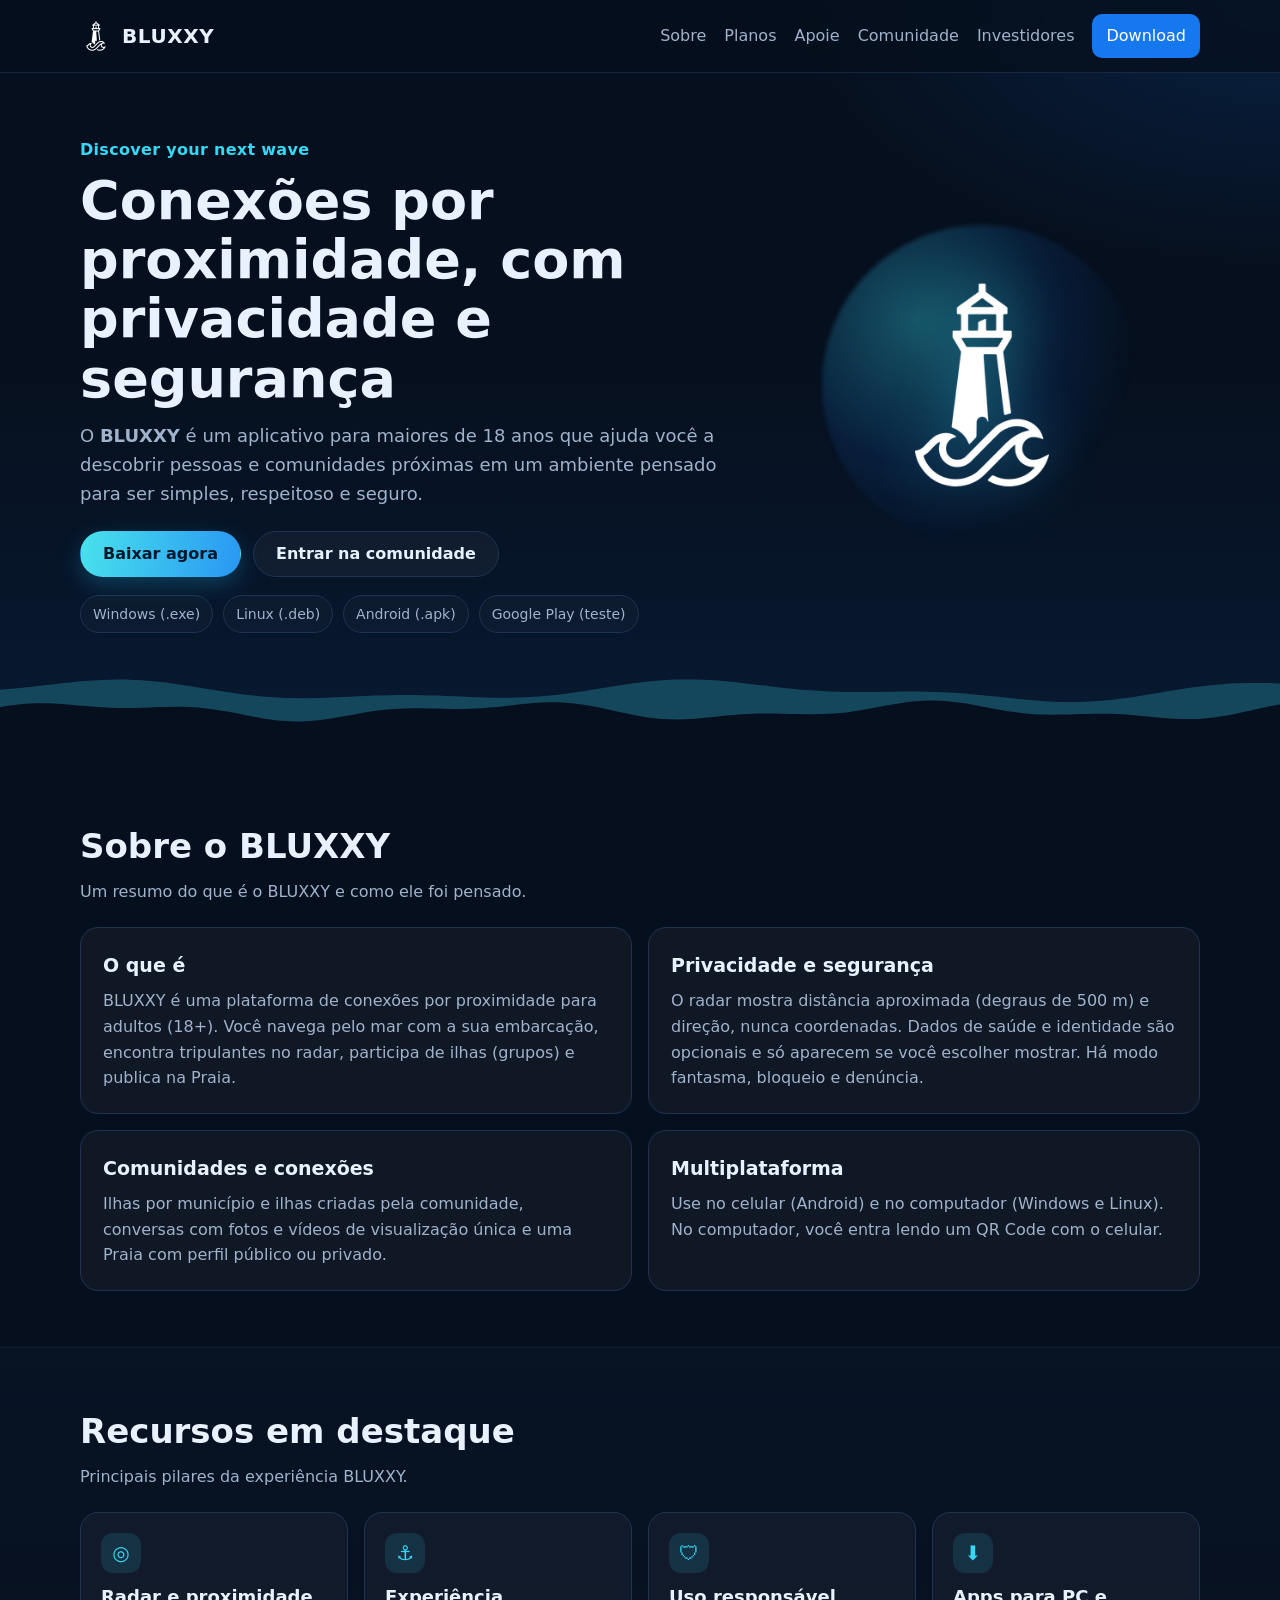
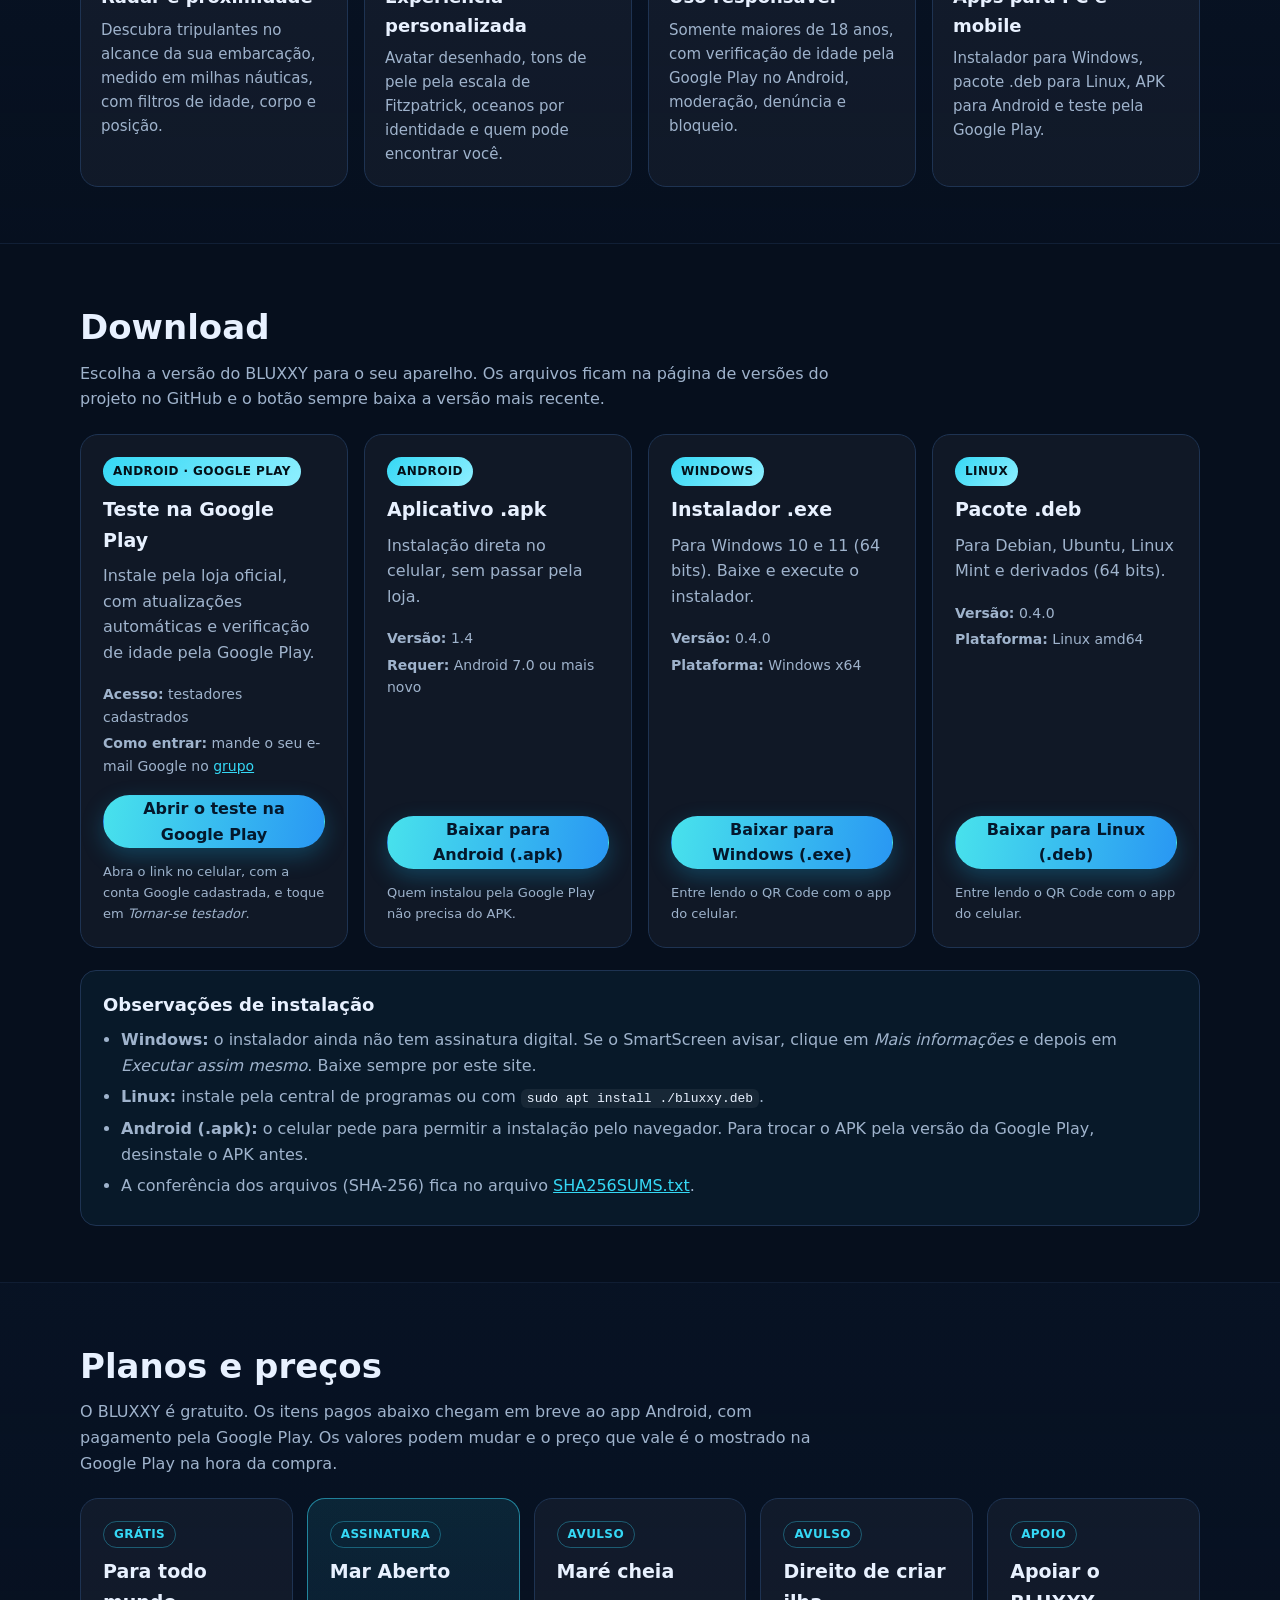
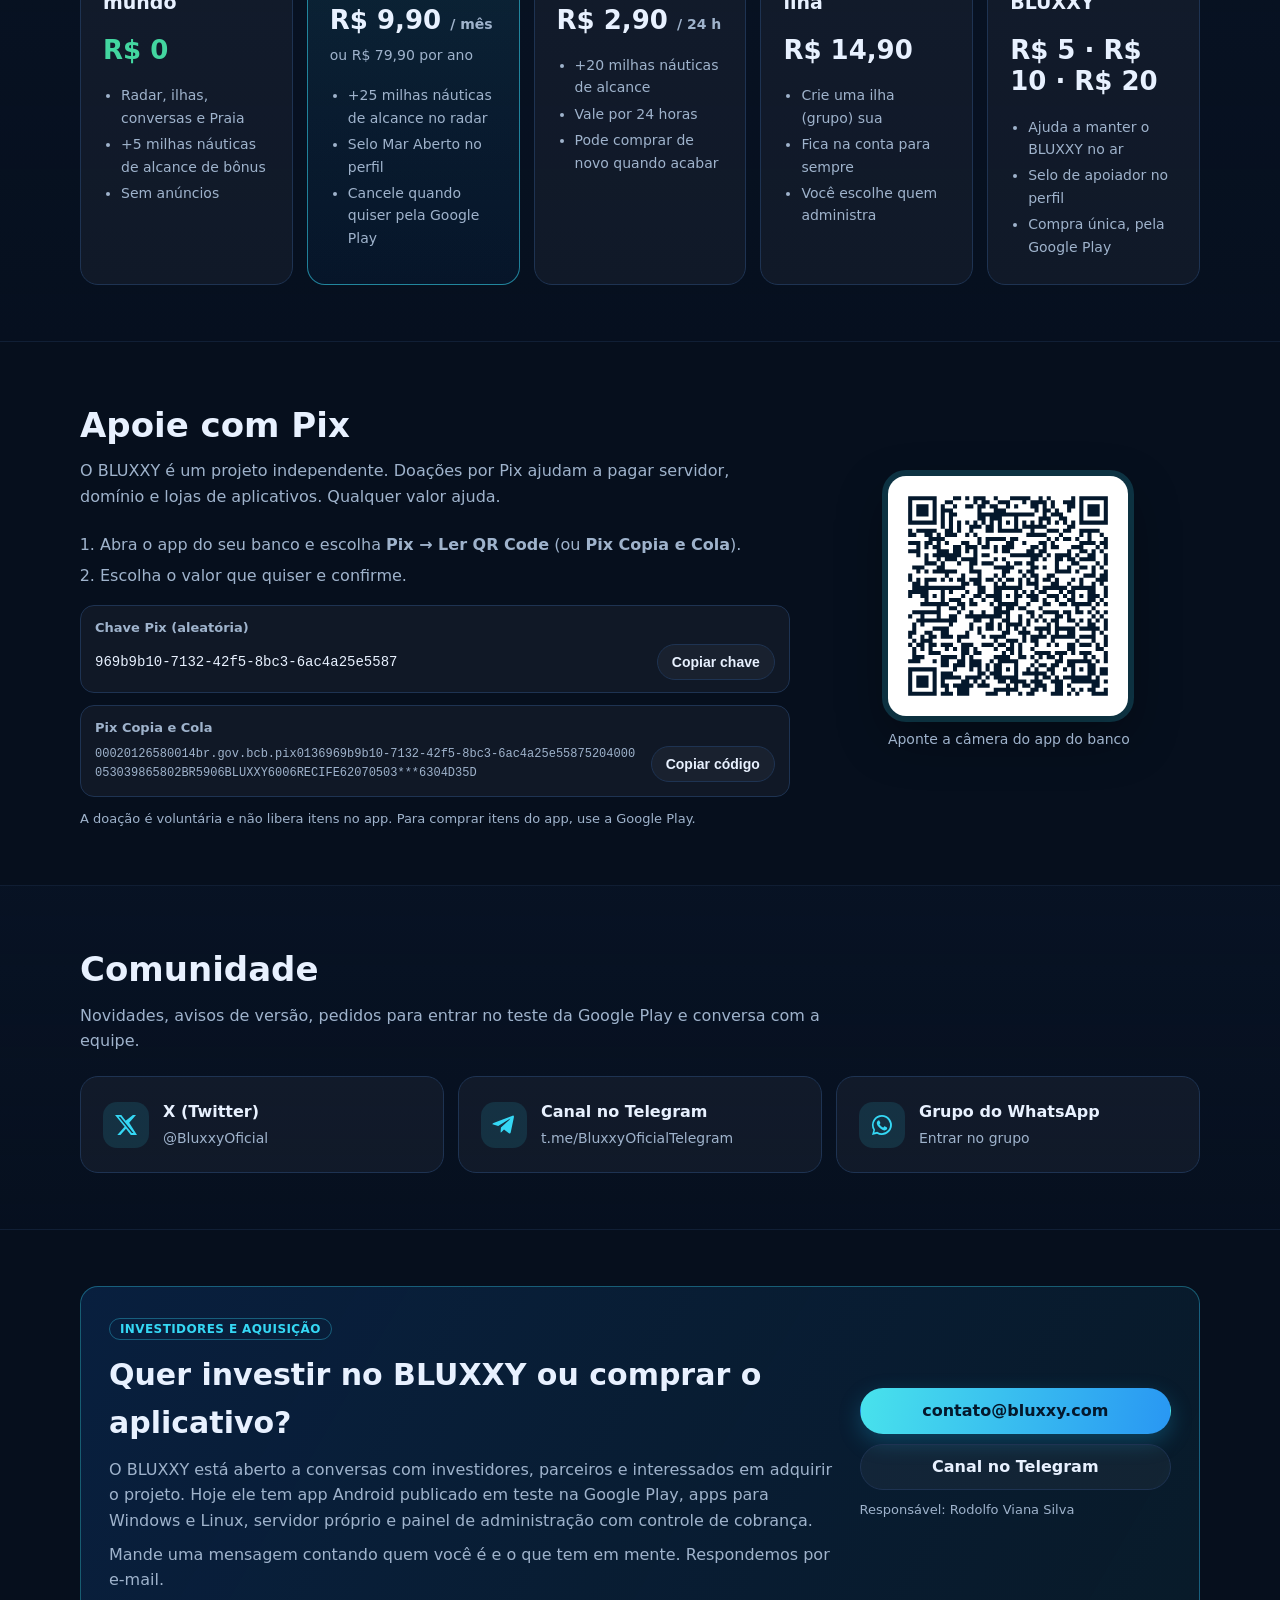
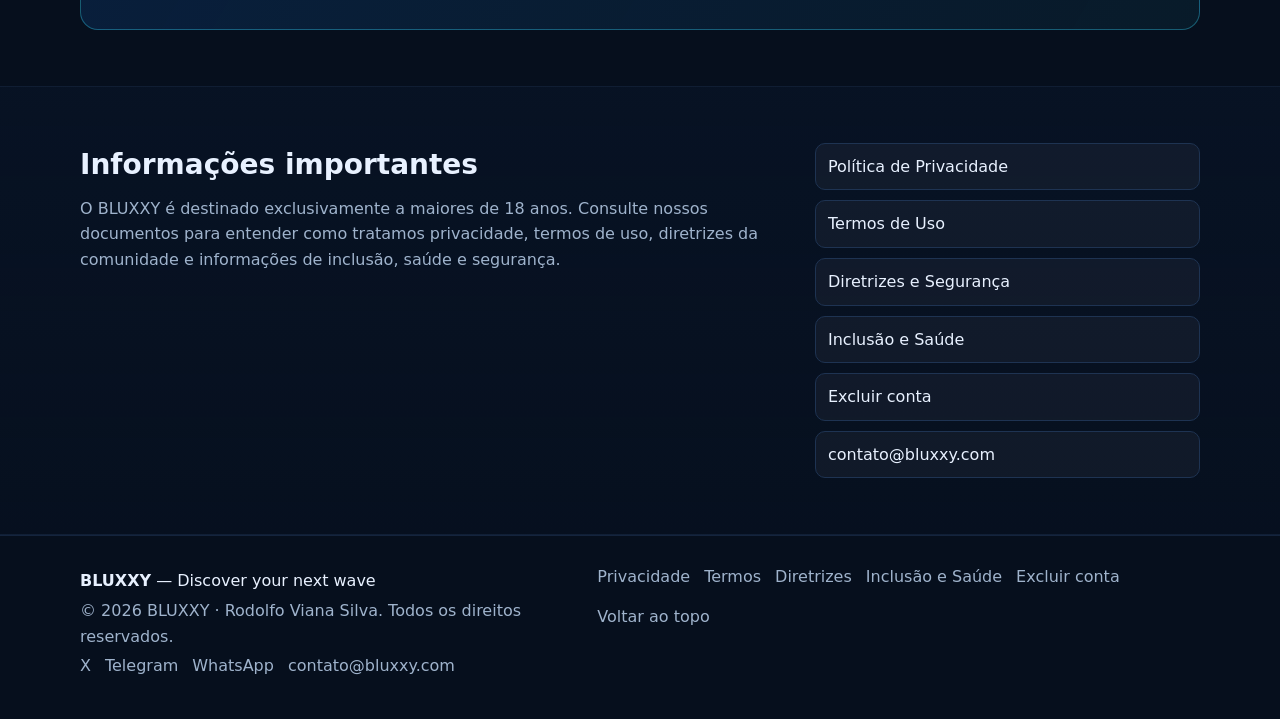
==== index.html @ fc0a27f3 "Site: downloads (exe, deb, apk e teste na Google Play), planos e preços, Pix, comunidade, investidor" ====
<!doctype html>
<html lang="pt-BR">
<head>
  <meta charset="utf-8" />
  <meta name="viewport" content="width=device-width, initial-scale=1" />
  <title>BLUXXY — Discover your next wave</title>
  <meta name="description" content="BLUXXY é um app de conexões por proximidade para maiores de 18 anos. Baixe para Windows (.exe), Linux (.deb) e Android (.apk ou teste na Google Play)." />
  <meta name="theme-color" content="#060f1d" />
  <meta property="og:title" content="BLUXXY — Discover your next wave" />
  <meta property="og:description" content="Conexões por proximidade com foco em privacidade e segurança. Baixe para Windows, Linux e Android." />
  <meta property="og:type" content="website" />
  <meta property="og:url" content="https://www.bluxxy.com/" />
  <meta property="og:image" content="https://www.bluxxy.com/assets/icone-bluxxy-512.png" />
  <link rel="icon" href="assets/icone-bluxxy-48.png" type="image/png" />
  <link rel="apple-touch-icon" href="assets/icone-bluxxy-192.png" />
  <link rel="stylesheet" href="css/styles.css" />
</head>
<body>
  <header class="site-header">
    <div class="container header-inner">
      <a class="brand" href="#inicio" aria-label="BLUXXY início">
        <img src="assets/farol-branco.png" alt="Logo BLUXXY" class="brand-logo" />
        <span class="brand-name">BLUXXY</span>
      </a>
      <nav class="nav" aria-label="Principal">
        <a href="#sobre">Sobre</a>
        <a href="#planos">Planos</a>
        <a href="#apoie">Apoie</a>
        <a href="#comunidade">Comunidade</a>
        <a href="#investidores">Investidores</a>
        <a href="#download" class="nav-cta">Download</a>
      </nav>
      <button class="menu-btn" id="menuBtn" aria-expanded="false" aria-controls="mobileNav" aria-label="Abrir menu">☰</button>
    </div>
    <nav class="mobile-nav" id="mobileNav" aria-label="Menu móvel">
      <a href="#sobre">Sobre</a>
      <a href="#download">Download</a>
      <a href="#planos">Planos e preços</a>
      <a href="#apoie">Apoie com Pix</a>
      <a href="#comunidade">Comunidade</a>
      <a href="#investidores">Investidores</a>
      <a href="privacidade.html">Privacidade</a>
      <a href="termos.html">Termos</a>
      <a href="diretrizes.html">Diretrizes e Segurança</a>
      <a href="inclusao-saude.html">Inclusão e Saúde</a>
    </nav>
  </header>

  <main id="inicio">
    <section class="hero">
      <div class="container hero-grid">
        <div class="hero-copy">
          <p class="eyebrow">Discover your next wave</p>
          <h1>Conexões por proximidade, com privacidade e segurança</h1>
          <p class="lead">O <strong>BLUXXY</strong> é um aplicativo para maiores de 18 anos que ajuda você a descobrir pessoas e comunidades próximas em um ambiente pensado para ser simples, respeitoso e seguro.</p>
          <div class="hero-actions">
            <a class="btn btn-primary" href="#download">Baixar agora</a>
            <a class="btn btn-ghost" href="#comunidade">Entrar na comunidade</a>
          </div>
          <ul class="hero-badges" aria-label="Disponibilidade">
            <li>Windows (.exe)</li>
            <li>Linux (.deb)</li>
            <li>Android (.apk)</li>
            <li>Google Play (teste)</li>
          </ul>
        </div>
        <div class="hero-visual" aria-hidden="true">
          <div class="orb"></div>
          <img src="assets/farol-branco.png" alt="" class="hero-logo" />
        </div>
      </div>
      <div class="mare" aria-hidden="true"><svg id="mare" preserveAspectRatio="none"><path class="tras" /><path class="frente" /></svg></div>
    </section>

    <section id="sobre" class="section">
      <div class="container">
        <div class="section-head">
          <h2>Sobre o BLUXXY</h2>
          <p>Um resumo do que é o BLUXXY e como ele foi pensado.</p>
        </div>
        <div class="cards two">
          <article class="card">
            <h3>O que é</h3>
            <p>BLUXXY é uma plataforma de conexões por proximidade para adultos (18+). Você navega pelo mar com a sua embarcação, encontra tripulantes no radar, participa de ilhas (grupos) e publica na Praia.</p>
          </article>
          <article class="card">
            <h3>Privacidade e segurança</h3>
            <p>O radar mostra distância aproximada (degraus de 500 m) e direção, nunca coordenadas. Dados de saúde e identidade são opcionais e só aparecem se você escolher mostrar. Há modo fantasma, bloqueio e denúncia.</p>
          </article>
          <article class="card">
            <h3>Comunidades e conexões</h3>
            <p>Ilhas por município e ilhas criadas pela comunidade, conversas com fotos e vídeos de visualização única e uma Praia com perfil público ou privado.</p>
          </article>
          <article class="card">
            <h3>Multiplataforma</h3>
            <p>Use no celular (Android) e no computador (Windows e Linux). No computador, você entra lendo um QR Code com o celular.</p>
          </article>
        </div>
      </div>
    </section>

    <section id="recursos" class="section section-alt">
      <div class="container">
        <div class="section-head">
          <h2>Recursos em destaque</h2>
          <p>Principais pilares da experiência BLUXXY.</p>
        </div>
        <div class="features">
          <div class="feature">
            <div class="feature-icon">◎</div>
            <h3>Radar e proximidade</h3>
            <p>Descubra tripulantes no alcance da sua embarcação, medido em milhas náuticas, com filtros de idade, corpo e posição.</p>
          </div>
          <div class="feature">
            <div class="feature-icon">⚓</div>
            <h3>Experiência personalizada</h3>
            <p>Avatar desenhado, tons de pele pela escala de Fitzpatrick, oceanos por identidade e quem pode encontrar você.</p>
          </div>
          <div class="feature">
            <div class="feature-icon">🛡</div>
            <h3>Uso responsável</h3>
            <p>Somente maiores de 18 anos, com verificação de idade pela Google Play no Android, moderação, denúncia e bloqueio.</p>
          </div>
          <div class="feature">
            <div class="feature-icon">⬇</div>
            <h3>Apps para PC e mobile</h3>
            <p>Instalador para Windows, pacote .deb para Linux, APK para Android e teste pela Google Play.</p>
          </div>
        </div>
      </div>
    </section>

    <section id="download" class="section">
      <div class="container">
        <div class="section-head">
          <h2>Download</h2>
          <p>Escolha a versão do BLUXXY para o seu aparelho. Os arquivos ficam na página de versões do projeto no GitHub e o botão sempre baixa a versão mais recente.</p>
        </div>
        <div class="download-grid four">
          <article class="card download-card">
            <div class="dl-top">
              <span class="dl-badge">Android · Google Play</span>
              <h3>Teste na Google Play</h3>
              <p>Instale pela loja oficial, com atualizações automáticas e verificação de idade pela Google Play.</p>
            </div>
            <ul class="dl-meta">
              <li><strong>Acesso:</strong> testadores cadastrados</li>
              <li><strong>Como entrar:</strong> mande o seu e-mail Google no <a href="#comunidade">grupo</a></li>
            </ul>
            <a class="btn btn-primary btn-block" href="https://play.google.com/apps/internaltest/4701215348006334558" target="_blank" rel="noopener">Abrir o teste na Google Play</a>
            <p class="dl-note">Abra o link no celular, com a conta Google cadastrada, e toque em <em>Tornar-se testador</em>.</p>
          </article>

          <article class="card download-card">
            <div class="dl-top">
              <span class="dl-badge">Android</span>
              <h3>Aplicativo .apk</h3>
              <p>Instalação direta no celular, sem passar pela loja.</p>
            </div>
            <ul class="dl-meta">
              <li><strong>Versão:</strong> 1.4</li>
              <li><strong>Requer:</strong> Android 7.0 ou mais novo</li>
            </ul>
            <a class="btn btn-primary btn-block" href="https://github.com/vianasilva980-oss/bluxxy.com/releases/latest/download/bluxxy.apk">Baixar para Android (.apk)</a>
            <p class="dl-note">Quem instalou pela Google Play não precisa do APK.</p>
          </article>

          <article class="card download-card">
            <div class="dl-top">
              <span class="dl-badge">Windows</span>
              <h3>Instalador .exe</h3>
              <p>Para Windows 10 e 11 (64 bits). Baixe e execute o instalador.</p>
            </div>
            <ul class="dl-meta">
              <li><strong>Versão:</strong> 0.4.0</li>
              <li><strong>Plataforma:</strong> Windows x64</li>
            </ul>
            <a class="btn btn-primary btn-block" href="https://github.com/vianasilva980-oss/bluxxy.com/releases/latest/download/BLUXXY-Setup.exe">Baixar para Windows (.exe)</a>
            <p class="dl-note">Entre lendo o QR Code com o app do celular.</p>
          </article>

          <article class="card download-card">
            <div class="dl-top">
              <span class="dl-badge">Linux</span>
              <h3>Pacote .deb</h3>
              <p>Para Debian, Ubuntu, Linux Mint e derivados (64 bits).</p>
            </div>
            <ul class="dl-meta">
              <li><strong>Versão:</strong> 0.4.0</li>
              <li><strong>Plataforma:</strong> Linux amd64</li>
            </ul>
            <a class="btn btn-primary btn-block" href="https://github.com/vianasilva980-oss/bluxxy.com/releases/latest/download/bluxxy.deb">Baixar para Linux (.deb)</a>
            <p class="dl-note">Entre lendo o QR Code com o app do celular.</p>
          </article>
        </div>

        <div class="notice-box">
          <h3>Observações de instalação</h3>
          <ul>
            <li><strong>Windows:</strong> o instalador ainda não tem assinatura digital. Se o SmartScreen avisar, clique em <em>Mais informações</em> e depois em <em>Executar assim mesmo</em>. Baixe sempre por este site.</li>
            <li><strong>Linux:</strong> instale pela central de programas ou com <code>sudo apt install ./bluxxy.deb</code>.</li>
            <li><strong>Android (.apk):</strong> o celular pede para permitir a instalação pelo navegador. Para trocar o APK pela versão da Google Play, desinstale o APK antes.</li>
            <li>A conferência dos arquivos (SHA-256) fica no arquivo <a href="https://github.com/vianasilva980-oss/bluxxy.com/releases/latest/download/SHA256SUMS.txt">SHA256SUMS.txt</a>.</li>
          </ul>
        </div>
      </div>
    </section>

    <section id="planos" class="section section-alt">
      <div class="container">
        <div class="section-head">
          <h2>Planos e preços</h2>
          <p>O BLUXXY é gratuito. Os itens pagos abaixo chegam em breve ao app Android, com pagamento pela Google Play. Os valores podem mudar e o preço que vale é o mostrado na Google Play na hora da compra.</p>
        </div>
        <div class="planos">
          <article class="card plano plano-gratis">
            <span class="plano-tag">Grátis</span>
            <h3>Para todo mundo</h3>
            <p class="preco">R$ 0</p>
            <ul>
              <li>Radar, ilhas, conversas e Praia</li>
              <li>+5 milhas náuticas de alcance de bônus</li>
              <li>Sem anúncios</li>
            </ul>
          </article>
          <article class="card plano plano-destaque">
            <span class="plano-tag">Assinatura</span>
            <h3>Mar Aberto</h3>
            <p class="preco">R$ 9,90 <small>/ mês</small></p>
            <p class="preco-alt">ou R$ 79,90 por ano</p>
            <ul>
              <li>+25 milhas náuticas de alcance no radar</li>
              <li>Selo Mar Aberto no perfil</li>
              <li>Cancele quando quiser pela Google Play</li>
            </ul>
          </article>
          <article class="card plano">
            <span class="plano-tag">Avulso</span>
            <h3>Maré cheia</h3>
            <p class="preco">R$ 2,90 <small>/ 24 h</small></p>
            <ul>
              <li>+20 milhas náuticas de alcance</li>
              <li>Vale por 24 horas</li>
              <li>Pode comprar de novo quando acabar</li>
            </ul>
          </article>
          <article class="card plano">
            <span class="plano-tag">Avulso</span>
            <h3>Direito de criar ilha</h3>
            <p class="preco">R$ 14,90</p>
            <ul>
              <li>Crie uma ilha (grupo) sua</li>
              <li>Fica na conta para sempre</li>
              <li>Você escolhe quem administra</li>
            </ul>
          </article>
          <article class="card plano">
            <span class="plano-tag">Apoio</span>
            <h3>Apoiar o BLUXXY</h3>
            <p class="preco">R$ 5 · R$ 10 · R$ 20</p>
            <ul>
              <li>Ajuda a manter o BLUXXY no ar</li>
              <li>Selo de apoiador no perfil</li>
              <li>Compra única, pela Google Play</li>
            </ul>
          </article>
        </div>
      </div>
    </section>

    <section id="apoie" class="section">
      <div class="container apoie">
        <div class="apoie-texto">
          <div class="section-head">
            <h2>Apoie com Pix</h2>
            <p>O BLUXXY é um projeto independente. Doações por Pix ajudam a pagar servidor, domínio e lojas de aplicativos. Qualquer valor ajuda.</p>
          </div>
          <ol class="passos">
            <li>Abra o app do seu banco e escolha <strong>Pix → Ler QR Code</strong> (ou <strong>Pix Copia e Cola</strong>).</li>
            <li>Escolha o valor que quiser e confirme.</li>
          </ol>
          <div class="pix-chave">
            <span class="pix-rotulo">Chave Pix (aleatória)</span>
            <code id="pixChave">969b9b10-7132-42f5-8bc3-6ac4a25e5587</code>
            <button type="button" class="btn btn-ghost btn-sm" data-copiar="pixChave">Copiar chave</button>
          </div>
          <div class="pix-chave">
            <span class="pix-rotulo">Pix Copia e Cola</span>
            <code id="pixCopia" class="pix-copia">00020126580014br.gov.bcb.pix0136969b9b10-7132-42f5-8bc3-6ac4a25e55875204000053039865802BR5906BLUXXY6006RECIFE62070503***6304D35D</code>
            <button type="button" class="btn btn-ghost btn-sm" data-copiar="pixCopia">Copiar código</button>
          </div>
          <p class="dl-note">A doação é voluntária e não libera itens no app. Para comprar itens do app, use a Google Play.</p>
        </div>
        <figure class="pix-qr">
          <img src="assets/pix-qr.svg" alt="QR Code Pix para doação ao BLUXXY" width="240" height="240" />
          <figcaption>Aponte a câmera do app do banco</figcaption>
        </figure>
      </div>
    </section>

    <section id="comunidade" class="section section-alt">
      <div class="container">
        <div class="section-head">
          <h2>Comunidade</h2>
          <p>Novidades, avisos de versão, pedidos para entrar no teste da Google Play e conversa com a equipe.</p>
        </div>
        <div class="redes">
          <a class="card rede" href="https://x.com/BluxxyOficial" target="_blank" rel="noopener">
            <span class="rede-icone" aria-hidden="true"><svg viewBox="0 0 24 24"><path fill="currentColor" d="M18.9 2H22l-6.8 7.8L23 22h-6.2l-4.8-6.3L6.4 22H3.3l7.3-8.3L1 2h6.3l4.4 5.8L18.9 2Zm-1.1 18.1h1.7L6.3 3.8H4.5l13.3 16.3Z"/></svg></span>
            <span><strong>X (Twitter)</strong><small>@BluxxyOficial</small></span>
          </a>
          <a class="card rede" href="https://t.me/BluxxyOficialTelegram" target="_blank" rel="noopener">
            <span class="rede-icone" aria-hidden="true"><svg viewBox="0 0 24 24"><path fill="currentColor" d="M21.9 4.3 18.7 19.4c-.2 1-.9 1.3-1.8.8l-4.9-3.6-2.4 2.3c-.3.3-.5.5-1 .5l.3-5 9.2-8.3c.4-.4-.1-.6-.6-.2L6.2 13.1l-4.9-1.5c-1.1-.3-1.1-1.1.2-1.6L20.6 2.7c.9-.3 1.6.2 1.3 1.6Z"/></svg></span>
            <span><strong>Canal no Telegram</strong><small>t.me/BluxxyOficialTelegram</small></span>
          </a>
          <a class="card rede" href="https://chat.whatsapp.com/EjpPdapXIQgCmeeUHgpNLG" target="_blank" rel="noopener">
            <span class="rede-icone" aria-hidden="true"><svg viewBox="0 0 24 24"><path fill="currentColor" d="M12 2a10 10 0 0 0-8.6 15.1L2 22l5-1.3A10 10 0 1 0 12 2Zm0 18.2c-1.6 0-3.1-.4-4.4-1.2l-.3-.2-3 .8.8-2.9-.2-.3A8.2 8.2 0 1 1 12 20.2Zm4.5-6.1c-.2-.1-1.5-.7-1.7-.8-.2-.1-.4-.1-.6.1l-.8 1c-.1.2-.3.2-.5.1a6.7 6.7 0 0 1-3.3-2.9c-.3-.4.2-.4.7-1.4.1-.2 0-.3 0-.4l-.8-1.8c-.2-.5-.4-.4-.6-.4h-.5c-.2 0-.4.1-.7.3-.2.3-.9.9-.9 2.2s.9 2.5 1 2.7c.1.2 1.8 2.8 4.4 3.9 1.6.7 2.3.8 3.1.6.5-.1 1.5-.6 1.7-1.2.2-.6.2-1.1.2-1.2-.1-.1-.3-.2-.5-.3Z"/></svg></span>
            <span><strong>Grupo do WhatsApp</strong><small>Entrar no grupo</small></span>
          </a>
        </div>
      </div>
    </section>

    <section id="investidores" class="section">
      <div class="container">
        <div class="investidores card">
          <div>
            <span class="plano-tag">Investidores e aquisição</span>
            <h2>Quer investir no BLUXXY ou comprar o aplicativo?</h2>
            <p>O BLUXXY está aberto a conversas com investidores, parceiros e interessados em adquirir o projeto. Hoje ele tem app Android publicado em teste na Google Play, apps para Windows e Linux, servidor próprio e painel de administração com controle de cobrança.</p>
            <p>Mande uma mensagem contando quem você é e o que tem em mente. Respondemos por e-mail.</p>
          </div>
          <div class="investidores-acoes">
            <a class="btn btn-primary" href="mailto:contato@bluxxy.com?subject=BLUXXY%20%E2%80%94%20Investimento%20%2F%20aquisi%C3%A7%C3%A3o">contato@bluxxy.com</a>
            <a class="btn btn-ghost" href="https://t.me/BluxxyOficialTelegram" target="_blank" rel="noopener">Canal no Telegram</a>
            <p class="dl-note">Responsável: Rodolfo Viana Silva</p>
          </div>
        </div>
      </div>
    </section>

    <section class="section section-alt">
      <div class="container info-strip">
        <div>
          <h2>Informações importantes</h2>
          <p>O BLUXXY é destinado exclusivamente a maiores de 18 anos. Consulte nossos documentos para entender como tratamos privacidade, termos de uso, diretrizes da comunidade e informações de inclusão, saúde e segurança.</p>
        </div>
        <div class="info-links">
          <a href="privacidade.html">Política de Privacidade</a>
          <a href="termos.html">Termos de Uso</a>
          <a href="diretrizes.html">Diretrizes e Segurança</a>
          <a href="inclusao-saude.html">Inclusão e Saúde</a>
          <a href="excluir-conta.html">Excluir conta</a>
          <a href="mailto:contato@bluxxy.com">contato@bluxxy.com</a>
        </div>
      </div>
    </section>
  </main>

  <footer class="site-footer">
    <div class="container footer-inner">
      <div>
        <p class="footer-brand"><strong>BLUXXY</strong> — Discover your next wave</p>
        <p>&copy; <span id="year"></span> BLUXXY · Rodolfo Viana Silva. Todos os direitos reservados.</p>
        <p class="footer-redes">
          <a href="https://x.com/BluxxyOficial" target="_blank" rel="noopener">X</a>
          <a href="https://t.me/BluxxyOficialTelegram" target="_blank" rel="noopener">Telegram</a>
          <a href="https://chat.whatsapp.com/EjpPdapXIQgCmeeUHgpNLG" target="_blank" rel="noopener">WhatsApp</a>
          <a href="mailto:contato@bluxxy.com">contato@bluxxy.com</a>
        </p>
      </div>
      <div class="footer-links">
        <a href="privacidade.html">Privacidade</a>
        <a href="termos.html">Termos</a>
        <a href="diretrizes.html">Diretrizes</a>
        <a href="inclusao-saude.html">Inclusão e Saúde</a>
        <a href="excluir-conta.html">Excluir conta</a>
        <a href="#inicio">Voltar ao topo</a>
      </div>
    </div>
  </footer>

  <script src="js/main.js"></script>
</body>
</html>
---- css/styles.css ----
:root {
  --bg: #060f1d;
  --bg-soft: #0a1830;
  --surface: rgba(255, 255, 255, 0.04);
  --surface-2: rgba(255, 255, 255, 0.06);
  --fg: #e8f1ff;
  --muted: #9fb3cc;
  --accent: #1678ef;
  --accent-2: #35d8f5;
  --line: #1e3352;
  --ok: #43d6a0;
  --shadow: 0 20px 50px rgba(0, 0, 0, 0.35);
}

* { box-sizing: border-box; }
html { scroll-behavior: smooth; }
body {
  margin: 0;
  font-family: system-ui, -apple-system, "Segoe UI", Roboto, "Helvetica Neue", Arial, sans-serif;
  color: var(--fg);
  background:
    radial-gradient(1000px 500px at 10% -10%, rgba(53, 216, 245, 0.12), transparent 60%),
    radial-gradient(900px 500px at 100% 0%, rgba(22, 120, 239, 0.18), transparent 55%),
    var(--bg);
  line-height: 1.6;
}
img { max-width: 100%; display: block; }
a { color: var(--accent-2); }

.container { width: min(1120px, calc(100% - 40px)); margin: 0 auto; }

/* Header */
.site-header {
  position: sticky; top: 0; z-index: 50;
  backdrop-filter: blur(10px);
  background: rgba(6, 15, 29, 0.75);
  border-bottom: 1px solid rgba(30, 51, 82, 0.7);
}
.header-inner {
  display: flex; align-items: center; justify-content: space-between; gap: 16px;
  min-height: 72px;
}
.brand { display: inline-flex; align-items: center; gap: 10px; color: var(--fg); text-decoration: none; font-weight: 700; }
.brand-logo { width: 32px; height: 32px; object-fit: contain; }
.brand-name { letter-spacing: 0.6px; font-size: 20px; }
.nav { display: flex; align-items: center; gap: 18px; }
.nav a { color: var(--muted); text-decoration: none; font-weight: 500; }
.nav a:hover { color: var(--fg); }
.nav .nav-cta {
  color: #fff; background: var(--accent); padding: 9px 14px; border-radius: 10px;
}
.menu-btn {
  display: none; background: var(--surface); color: var(--fg); border: 1px solid var(--line);
  border-radius: 10px; padding: 8px 12px; font-size: 20px; cursor: pointer;
}
.mobile-nav {
  display: none; flex-direction: column; gap: 6px; padding: 0 20px 16px;
  border-bottom: 1px solid rgba(30, 51, 82, 0.7);
}
.mobile-nav a { color: var(--fg); text-decoration: none; padding: 10px 4px; }
.mobile-nav.open { display: flex; }

/* Hero */
.hero { position: relative; overflow: hidden; padding: 64px 0 130px; background: linear-gradient(180deg, transparent 40%, rgba(22, 120, 239, .10)); }
.hero > .container { position: relative; z-index: 1; }
/* Maré viva: duas ondas que se movem no pé do topo (mesma animação do app) */
.mare { position: absolute; left: 0; right: 0; bottom: 0; height: 110px; z-index: 0; pointer-events: none; }
.mare svg { position: absolute; inset: 0; width: 100%; height: 100%; display: block; }
.mare .tras { fill: #2f9fb0; opacity: .35; }
.mare .frente { fill: var(--bg); }
.hero-grid {
  display: grid; grid-template-columns: 1.2fr 0.8fr; gap: 28px; align-items: center;
}
.eyebrow { color: var(--accent-2); font-weight: 700; margin: 0 0 8px; letter-spacing: .3px; }
h1 { font-size: clamp(34px, 5vw, 54px); line-height: 1.1; margin: 0 0 14px; }
.lead { font-size: 18px; color: var(--muted); margin: 0 0 22px; max-width: 680px; }
.hero-actions { display: flex; flex-wrap: wrap; gap: 12px; margin-bottom: 18px; }
.hero-badges {
  list-style: none; padding: 0; margin: 0; display: flex; flex-wrap: wrap; gap: 10px;
}
.hero-badges li {
  padding: 7px 12px; border: 1px solid var(--line); border-radius: 999px; color: var(--muted);
  background: rgba(255,255,255,0.02); font-size: 14px;
}
.hero-visual { position: relative; min-height: 320px; display: grid; place-items: center; }
.orb {
  position: absolute; width: 320px; height: 320px; border-radius: 50%;
  background: radial-gradient(circle at 30% 30%, rgba(53,216,245,.35), rgba(22,120,239,.12) 45%, transparent 70%);
  filter: blur(2px);
}
.hero-logo { position: relative; width: min(220px, 56%); aspect-ratio: 1; object-fit: contain; filter: drop-shadow(0 0 28px rgba(53, 216, 245, .35)); }

/* Sections */
.section { padding: 56px 0; }
.section-alt { background: linear-gradient(180deg, rgba(10,24,48,0.35), rgba(10,24,48,0.1)); border-top: 1px solid rgba(30,51,82,.4); border-bottom: 1px solid rgba(30,51,82,.4); }
.section-head { margin-bottom: 22px; }
.section-head h2 { margin: 0 0 6px; font-size: clamp(26px, 3vw, 34px); }
.section-head p { margin: 0; color: var(--muted); max-width: 760px; }

.cards { display: grid; gap: 16px; }
.cards.two { grid-template-columns: repeat(2, minmax(0, 1fr)); }
.card {
  background: var(--surface); border: 1px solid var(--line); border-radius: 18px; padding: 22px;
}
.card h3 { margin: 0 0 8px; font-size: 19px; }
.card p { margin: 0; color: var(--muted); }

/* Features */
.features { display: grid; grid-template-columns: repeat(4, minmax(0, 1fr)); gap: 16px; }
.feature {
  background: var(--surface); border: 1px solid var(--line); border-radius: 18px; padding: 20px;
}
.feature-icon {
  width: 40px; height: 40px; border-radius: 12px; display: grid; place-items: center;
  background: rgba(53,216,245,0.12); color: var(--accent-2); font-size: 20px; margin-bottom: 10px;
}
.feature h3 { margin: 0 0 6px; font-size: 18px; }
.feature p { margin: 0; color: var(--muted); font-size: 15px; }

/* Download */
.download-grid { display: grid; grid-template-columns: repeat(3, minmax(0, 1fr)); gap: 16px; }
.download-card { display: flex; flex-direction: column; gap: 14px; }
.dl-badge {
  display: inline-block; font-size: 12px; font-weight: 700; letter-spacing: .4px; text-transform: uppercase;
  color: #041018; background: linear-gradient(135deg, var(--accent-2), #8fefff);
  padding: 5px 10px; border-radius: 999px; margin-bottom: 8px;
}
.dl-meta { list-style: none; padding: 0; margin: 0; color: var(--muted); font-size: 14px; }
.dl-meta li { margin: 4px 0; }
.dl-note { margin: 0; color: var(--muted); font-size: 13px; }
.btn-block { width: 100%; text-align: center; margin-top: auto; }

.notice-box {
  margin-top: 22px; padding: 20px 22px; border-radius: 16px; border: 1px solid var(--line);
  background: rgba(53,216,245,0.05);
}
.notice-box h3 { margin: 0 0 8px; font-size: 18px; }
.notice-box ul { margin: 0; padding-left: 18px; color: var(--muted); }
.notice-box li { margin: 6px 0; }

/* Buttons */
/* Botões do app: pílula, brilho, toque que afunda e água que sobe no hover (igual aos filtros do Radar) */
.btn {
  position: relative; isolation: isolate; overflow: hidden;
  display: inline-flex; align-items: center; justify-content: center; gap: 8px;
  min-height: 46px; padding: 0 22px; border-radius: 999px; text-decoration: none; font-weight: 800;
  border: 1px solid var(--line);
  transition: transform .18s cubic-bezier(.2,.8,.2,1), box-shadow .18s ease, color .3s .1s, border-color .2s ease;
}
.btn::before {
  content: ""; position: absolute; left: -2px; right: -2px; bottom: -14px; height: 0; z-index: -1;
  background:
    url("data:image/svg+xml,%3Csvg xmlns='http://www.w3.org/2000/svg' viewBox='0 0 40 10'%3E%3Cpath d='M0 5Q10 0 20 5T40 5V10H0Z' fill='%2335d8f5'/%3E%3C/svg%3E") 0 0 / 40px 10px repeat-x,
    linear-gradient(#35d8f5, #35d8f5) 0 9px / 100% 100% no-repeat;
  transition: height .7s cubic-bezier(.3,.7,.2,1), bottom .3s ease;
}
.btn:hover::before, .btn:focus-visible::before { height: 86%; bottom: 0; animation: onda-btn 1.3s linear infinite; }
.btn:hover, .btn:focus-visible { color: #04243a; border-color: transparent; }
.btn:active { transform: scale(.965); }
.btn:focus-visible { outline: 2px solid #fff; outline-offset: 3px; }
@keyframes onda-btn { to { background-position: 40px 0, 0 9px; } }
.btn-primary { background: linear-gradient(100deg, #48e2ec, #2997f3); border-color: transparent; color: #04182c; box-shadow: 0 8px 22px rgba(24, 172, 226, .28); }
.btn-primary:hover { box-shadow: 0 10px 28px rgba(24, 172, 226, .4); }
.btn-primary::before { filter: brightness(1.25) saturate(.7); }
.btn-ghost { background: var(--surface); color: var(--fg); }
.nav-cta { transition: transform .18s cubic-bezier(.2,.8,.2,1), box-shadow .18s ease !important; }
.nav-cta:hover { transform: translateY(-1px); box-shadow: 0 8px 20px rgba(24, 172, 226, .35); }
.nav-cta:active { transform: scale(.96); }

.info-strip {
  display: grid; grid-template-columns: 1.3fr .7fr; gap: 20px; align-items: start;
}
.info-strip h2 { margin: 0 0 8px; font-size: 28px; }
.info-strip p { margin: 0; color: var(--muted); }
.info-links { display: flex; flex-direction: column; gap: 10px; }
.info-links a { color: var(--fg); text-decoration: none; padding: 10px 12px; border: 1px solid var(--line); border-radius: 10px; background: var(--surface); }

/* Footer */
.site-footer { padding: 28px 0 36px; border-top: 1px solid rgba(30,51,82,.6); }
.footer-inner { display: flex; align-items: flex-start; justify-content: space-between; gap: 16px; }
.footer-inner p { margin: 4px 0; color: var(--muted); }
.footer-brand { color: var(--fg) !important; }
.footer-links { display: flex; gap: 14px; flex-wrap: wrap; }
.footer-links a { color: var(--muted); text-decoration: none; }
.footer-links a:hover { color: var(--fg); }

code { background: rgba(255,255,255,0.06); padding: 2px 6px; border-radius: 6px; color: var(--fg); }

@media (max-width: 900px) {
  .hero-grid, .cards.two, .features, .download-grid, .info-strip { grid-template-columns: 1fr; }
  .features { grid-template-columns: repeat(2, minmax(0,1fr)); }
  .hero-visual { min-height: 240px; order: -1; }
}
@media (max-width: 720px) {
  .nav { display: none; }
  .menu-btn { display: inline-flex; }
  .features { grid-template-columns: 1fr; }
  .footer-inner { flex-direction: column; }
  .hero { padding-top: 40px; }
}

/* Content pages */
.page-hero { padding: 48px 0 24px; border-bottom: 1px solid rgba(30,51,82,.4); }
.page-hero h1 { font-size: clamp(30px, 4vw, 44px); margin: 0 0 10px; }
.page-hero p { margin: 0; color: var(--muted); max-width: 820px; font-size: 17px; }
.breadcrumb { color: var(--muted); font-size: 14px; margin-bottom: 10px; }
.breadcrumb a { color: var(--muted); text-decoration: none; }
.breadcrumb a:hover { color: var(--fg); }
.content { padding: 36px 0 56px; }
.prose { max-width: 860px; }
.prose h2 { margin: 34px 0 10px; font-size: 24px; }
.prose h3 { margin: 22px 0 8px; font-size: 18px; color: var(--fg); }
.prose p, .prose li { color: var(--muted); }
.prose ul, .prose ol { padding-left: 22px; }
.prose li { margin: 6px 0; }
.prose strong { color: var(--fg); }
.callout {
  margin: 18px 0; padding: 16px 18px; border: 1px solid var(--line); border-radius: 14px;
  background: rgba(22,120,239,0.08); color: var(--muted);
}
.callout.warn { background: rgba(245,158,11,0.08); border-color: rgba(245,158,11,0.28); }
.callout.danger { background: rgba(239,68,68,0.08); border-color: rgba(239,68,68,0.28); }
.toc {
  margin: 18px 0 26px; padding: 16px 18px; border: 1px solid var(--line); border-radius: 14px; background: var(--surface);
}
.toc h2 { margin: 0 0 8px; font-size: 18px; }
.toc ul { margin: 0; padding-left: 18px; columns: 2; gap: 24px; }
.toc a { text-decoration: none; }
.page-grid { display: grid; grid-template-columns: repeat(auto-fit, minmax(240px,1fr)); gap: 14px; margin: 18px 0; }
@media (max-width: 720px) { .toc ul { columns: 1; } }

/* cartões sobem de leve ao passar o mouse */
.card, .feature { transition: transform .25s cubic-bezier(.2,.8,.2,1), border-color .25s ease, box-shadow .25s ease; }
.card:hover, .feature:hover { transform: translateY(-3px); border-color: rgba(53, 216, 245, .35); box-shadow: 0 14px 30px rgba(0, 0, 0, .3); }
@media (prefers-reduced-motion: reduce) {
  .btn::before, .btn:hover::before { animation: none; transition: none; }
  .card, .feature, .btn { transition: none; }
}

/* Downloads em 4 colunas */
.download-grid.four { grid-template-columns: repeat(4, minmax(0, 1fr)); }
.dl-meta a { color: var(--accent-2); }

/* Planos e preços */
.planos { display: grid; grid-template-columns: repeat(5, minmax(0, 1fr)); gap: 14px; }
.plano { display: flex; flex-direction: column; gap: 8px; }
.plano ul { margin: 6px 0 0; padding-left: 18px; color: var(--muted); font-size: 14px; }
.plano li { margin: 4px 0; }
.plano-tag {
  align-self: flex-start; font-size: 12px; font-weight: 700; letter-spacing: .4px; text-transform: uppercase;
  color: var(--accent-2); border: 1px solid rgba(53,216,245,.35); padding: 3px 10px; border-radius: 999px;
}
.preco { font-size: 26px; font-weight: 800; color: var(--fg) !important; margin: 2px 0 0 !important; line-height: 1.2; }
.preco small { font-size: 14px; font-weight: 600; color: var(--muted); }
.preco-alt { font-size: 14px; margin: 0 !important; }
.plano-destaque { border-color: rgba(53,216,245,.55); background: linear-gradient(180deg, rgba(53,216,245,.10), rgba(22,120,239,.05)); }
.plano-gratis .preco { color: var(--ok) !important; }

/* Pix */
.apoie { display: grid; grid-template-columns: 1.3fr .7fr; gap: 28px; align-items: center; }
.passos { color: var(--muted); padding-left: 20px; margin: 0 0 16px; }
.passos li { margin: 6px 0; }
.pix-chave { display: grid; grid-template-columns: 1fr auto; gap: 6px 10px; align-items: center; margin: 0 0 12px; padding: 12px 14px; border: 1px solid var(--line); border-radius: 14px; background: var(--surface); }
.pix-rotulo { grid-column: 1 / -1; font-size: 13px; color: var(--muted); font-weight: 600; }
.pix-chave code { background: none; padding: 0; font-size: 14px; word-break: break-all; }
.pix-copia { font-size: 12px !important; color: var(--muted) !important; max-height: 3.2em; overflow: hidden; }
.btn-sm { min-height: 36px; padding: 0 14px; font-size: 14px; white-space: nowrap; }
.btn.copiado { color: #04243a; background: var(--ok); border-color: transparent; }
.pix-qr { margin: 0; justify-self: center; text-align: center; }
.pix-qr img { width: 240px; height: 240px; padding: 12px; background: #fff; border-radius: 18px; box-shadow: 0 0 0 6px rgba(53,216,245,.18), var(--shadow); }
.pix-qr figcaption { margin-top: 12px; color: var(--muted); font-size: 14px; }

/* Redes */
.redes { display: grid; grid-template-columns: repeat(3, minmax(0, 1fr)); gap: 14px; }
.rede { display: flex; align-items: center; gap: 14px; text-decoration: none; color: var(--fg); }
.rede strong { display: block; }
.rede small { color: var(--muted); font-size: 14px; }
.rede-icone { width: 46px; height: 46px; flex: none; border-radius: 14px; display: grid; place-items: center; background: rgba(53,216,245,.12); color: var(--accent-2); }
.rede-icone svg { width: 24px; height: 24px; }

/* Investidores */
.investidores { display: grid; grid-template-columns: 1.4fr .6fr; gap: 24px; align-items: center; padding: 28px;
  background: linear-gradient(120deg, rgba(22,120,239,.16), rgba(53,216,245,.06)); border-color: rgba(53,216,245,.35); }
.investidores h2 { margin: 10px 0 10px; font-size: clamp(24px, 3vw, 30px); }
.investidores p { margin: 0 0 8px; }
.investidores-acoes { display: flex; flex-direction: column; gap: 10px; }
.footer-redes { display: flex; flex-wrap: wrap; gap: 14px; }
.footer-redes a { color: var(--muted); text-decoration: none; }
.footer-redes a:hover { color: var(--fg); }

@media (max-width: 1100px) {
  .planos { grid-template-columns: repeat(3, minmax(0, 1fr)); }
  .download-grid.four { grid-template-columns: repeat(2, minmax(0, 1fr)); }
}
@media (max-width: 900px) {
  .apoie, .investidores, .redes { grid-template-columns: 1fr; }
  .planos { grid-template-columns: repeat(2, minmax(0, 1fr)); }
  .pix-qr { order: -1; }
}
@media (max-width: 560px) {
  .planos, .download-grid.four { grid-template-columns: 1fr; }
  .pix-chave { grid-template-columns: 1fr; }
}
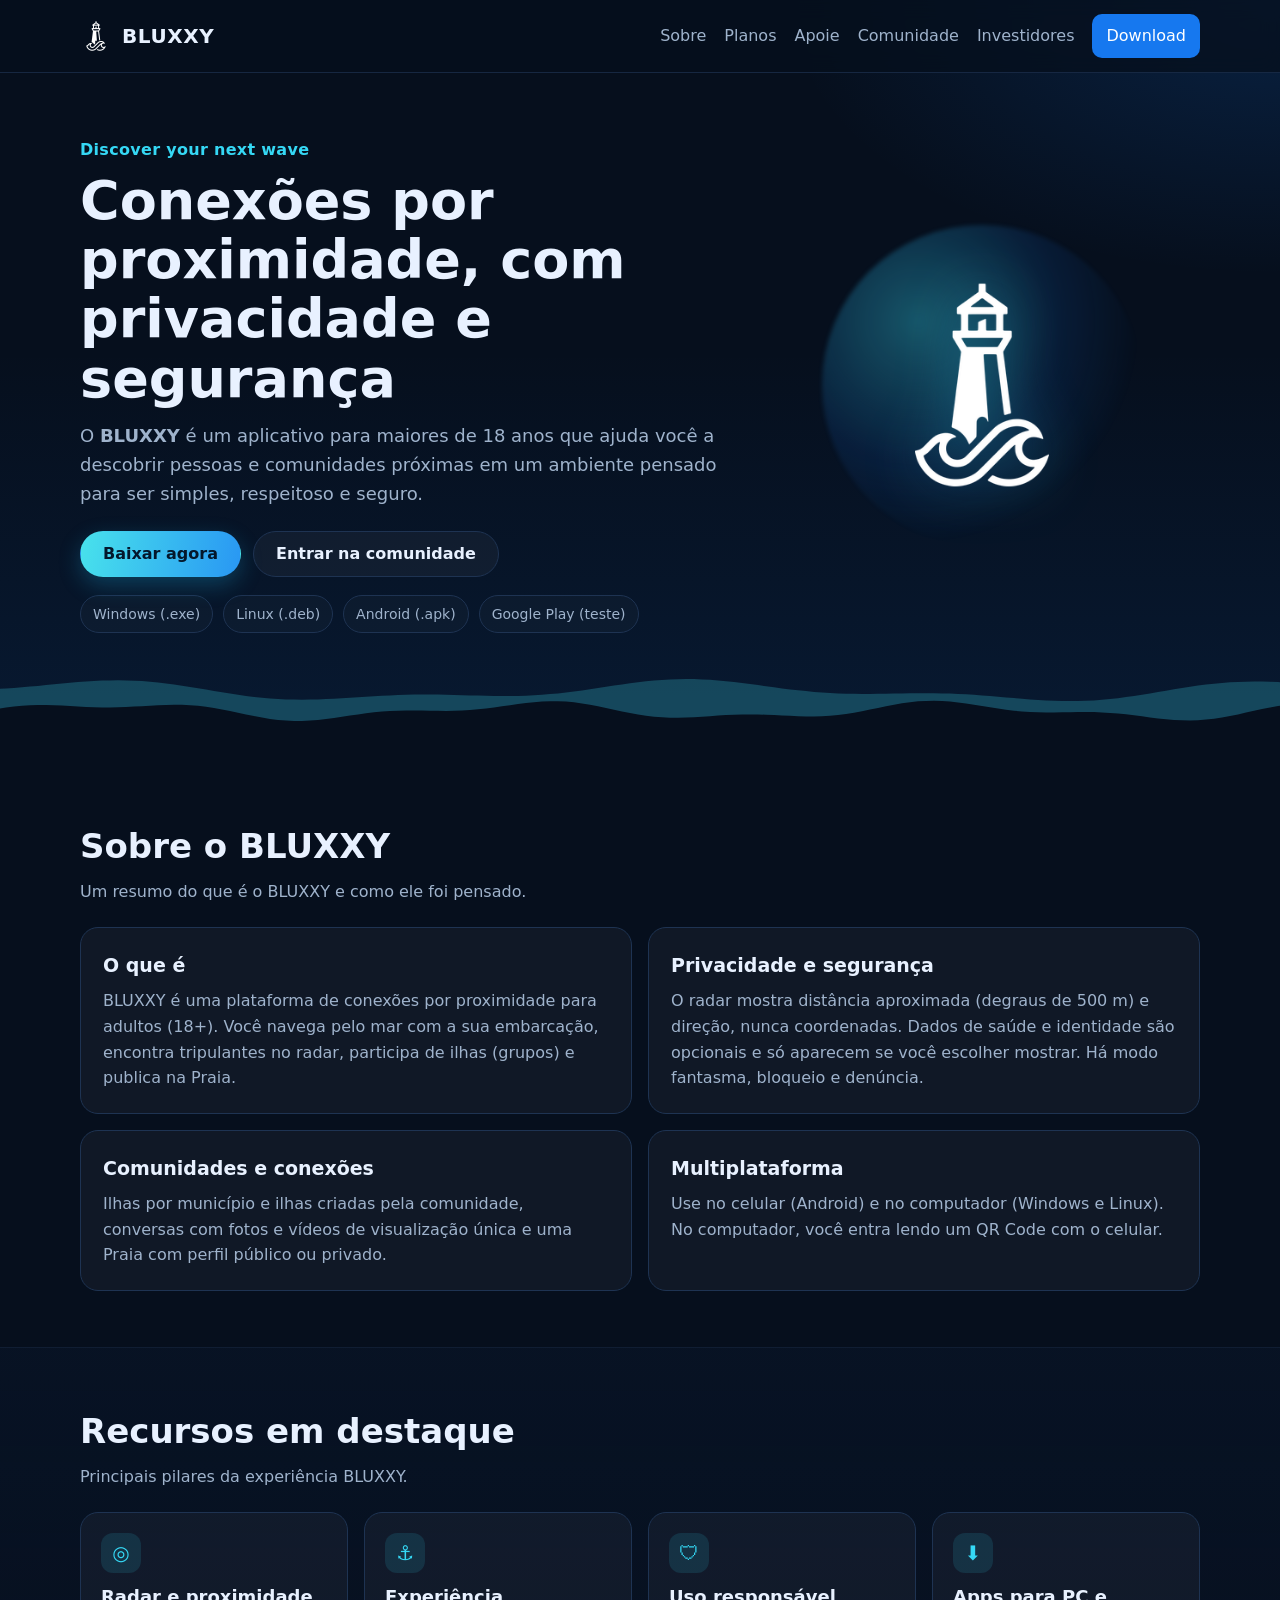
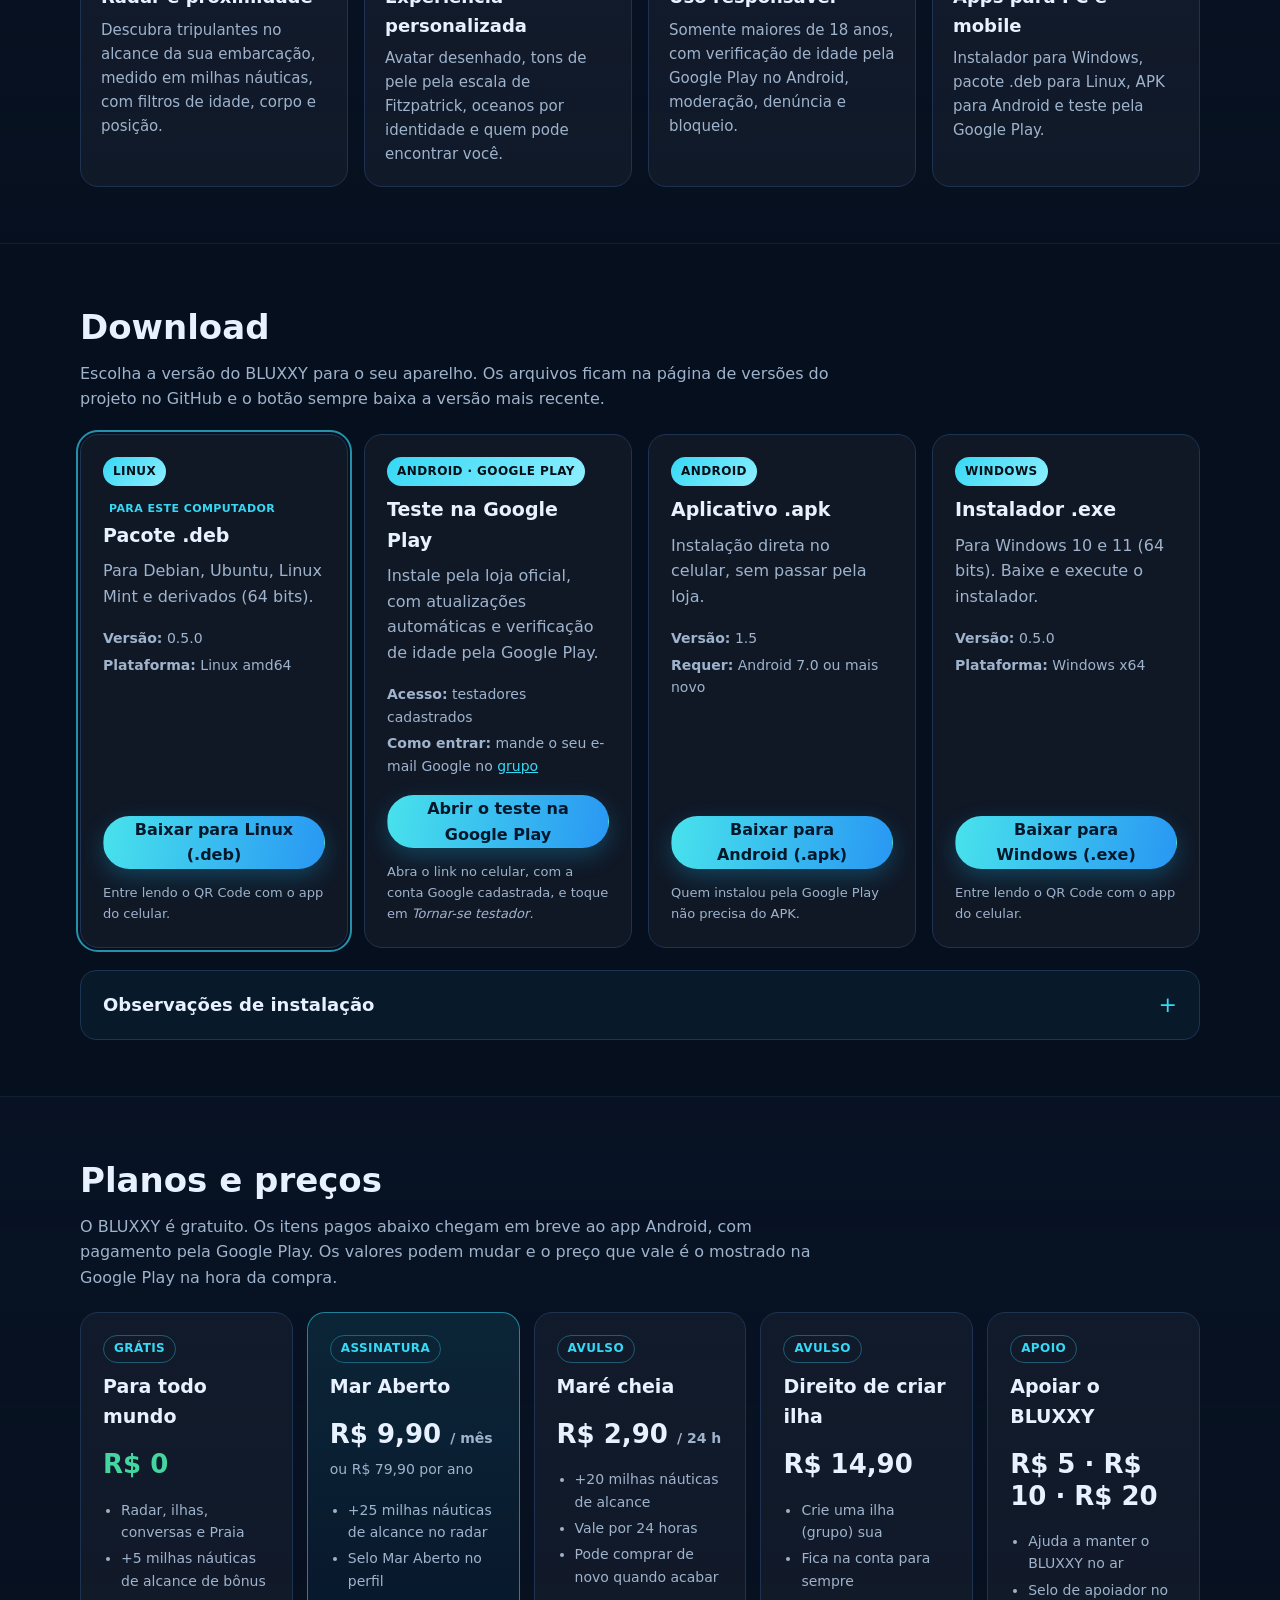
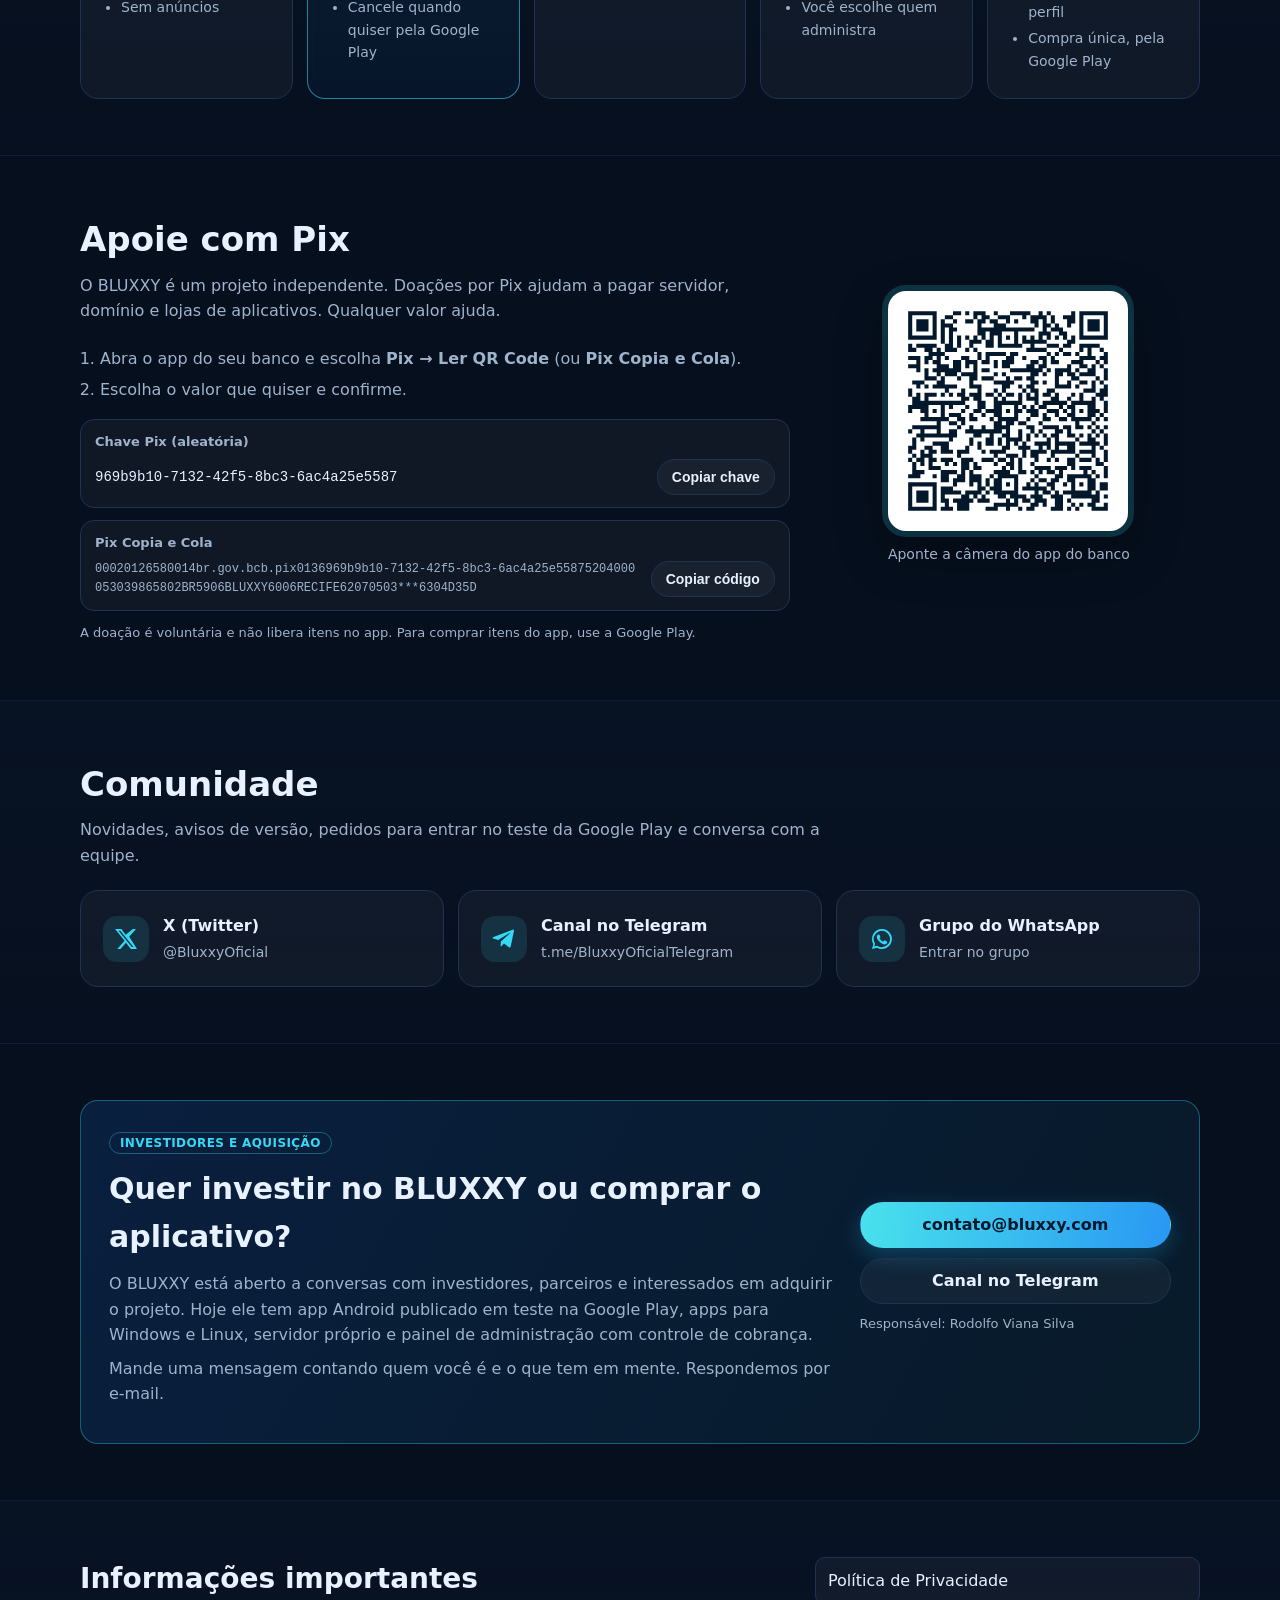
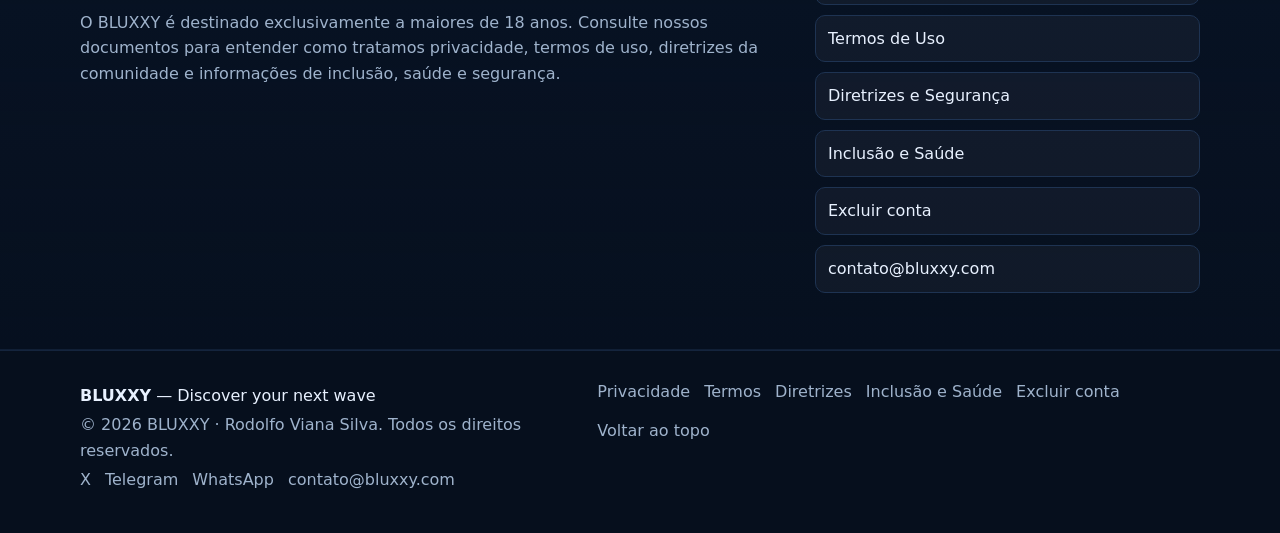
==== commit 70c22b0c: "Site: downloads (exe, deb, apk e teste na Google Play), planos e preços, Pix, comunidade, investidor" ====
--- a/index.html
+++ b/index.html
@@ -78,7 +78,7 @@
           <h2>Sobre o BLUXXY</h2>
           <p>Um resumo do que é o BLUXXY e como ele foi pensado.</p>
         </div>
-        <div class="cards two">
+        <div class="cards two carrossel">
           <article class="card">
             <h3>O que é</h3>
             <p>BLUXXY é uma plataforma de conexões por proximidade para adultos (18+). Você navega pelo mar com a sua embarcação, encontra tripulantes no radar, participa de ilhas (grupos) e publica na Praia.</p>
@@ -96,6 +96,7 @@
             <p>Use no celular (Android) e no computador (Windows e Linux). No computador, você entra lendo um QR Code com o celular.</p>
           </article>
         </div>
+        <p class="deslize">Deslize para ver mais</p>
       </div>
     </section>
 
@@ -105,7 +106,7 @@
           <h2>Recursos em destaque</h2>
           <p>Principais pilares da experiência BLUXXY.</p>
         </div>
-        <div class="features">
+        <div class="features carrossel">
           <div class="feature">
             <div class="feature-icon">◎</div>
             <h3>Radar e proximidade</h3>
@@ -127,6 +128,7 @@
             <p>Instalador para Windows, pacote .deb para Linux, APK para Android e teste pela Google Play.</p>
           </div>
         </div>
+        <p class="deslize">Deslize para ver mais</p>
       </div>
     </section>
 
@@ -136,10 +138,10 @@
           <h2>Download</h2>
           <p>Escolha a versão do BLUXXY para o seu aparelho. Os arquivos ficam na página de versões do projeto no GitHub e o botão sempre baixa a versão mais recente.</p>
         </div>
-        <div class="download-grid four">
-          <article class="card download-card">
+        <div class="download-grid four" id="downloads">
+          <article class="card download-card" data-plat="play">
             <div class="dl-top">
-              <span class="dl-badge">Android · Google Play</span>
+              <span class="dl-badge">Android · Google Play</span><span class="dl-tag-aqui">Para o seu celular</span>
               <h3>Teste na Google Play</h3>
               <p>Instale pela loja oficial, com atualizações automáticas e verificação de idade pela Google Play.</p>
             </div>
@@ -151,42 +153,42 @@
             <p class="dl-note">Abra o link no celular, com a conta Google cadastrada, e toque em <em>Tornar-se testador</em>.</p>
           </article>
 
-          <article class="card download-card">
+          <article class="card download-card" data-plat="apk">
             <div class="dl-top">
-              <span class="dl-badge">Android</span>
+              <span class="dl-badge">Android</span><span class="dl-tag-aqui">Para o seu celular</span>
               <h3>Aplicativo .apk</h3>
               <p>Instalação direta no celular, sem passar pela loja.</p>
             </div>
             <ul class="dl-meta">
-              <li><strong>Versão:</strong> 1.4</li>
+              <li><strong>Versão:</strong> 1.5</li>
               <li><strong>Requer:</strong> Android 7.0 ou mais novo</li>
             </ul>
             <a class="btn btn-primary btn-block" href="https://github.com/vianasilva980-oss/bluxxy.com/releases/latest/download/bluxxy.apk">Baixar para Android (.apk)</a>
             <p class="dl-note">Quem instalou pela Google Play não precisa do APK.</p>
           </article>
 
-          <article class="card download-card">
+          <article class="card download-card" data-plat="windows">
             <div class="dl-top">
-              <span class="dl-badge">Windows</span>
+              <span class="dl-badge">Windows</span><span class="dl-tag-aqui">Para este computador</span>
               <h3>Instalador .exe</h3>
               <p>Para Windows 10 e 11 (64 bits). Baixe e execute o instalador.</p>
             </div>
             <ul class="dl-meta">
-              <li><strong>Versão:</strong> 0.4.0</li>
+              <li><strong>Versão:</strong> 0.5.0</li>
               <li><strong>Plataforma:</strong> Windows x64</li>
             </ul>
             <a class="btn btn-primary btn-block" href="https://github.com/vianasilva980-oss/bluxxy.com/releases/latest/download/BLUXXY-Setup.exe">Baixar para Windows (.exe)</a>
             <p class="dl-note">Entre lendo o QR Code com o app do celular.</p>
           </article>
 
-          <article class="card download-card">
+          <article class="card download-card" data-plat="linux">
             <div class="dl-top">
-              <span class="dl-badge">Linux</span>
+              <span class="dl-badge">Linux</span><span class="dl-tag-aqui">Para este computador</span>
               <h3>Pacote .deb</h3>
               <p>Para Debian, Ubuntu, Linux Mint e derivados (64 bits).</p>
             </div>
             <ul class="dl-meta">
-              <li><strong>Versão:</strong> 0.4.0</li>
+              <li><strong>Versão:</strong> 0.5.0</li>
               <li><strong>Plataforma:</strong> Linux amd64</li>
             </ul>
             <a class="btn btn-primary btn-block" href="https://github.com/vianasilva980-oss/bluxxy.com/releases/latest/download/bluxxy.deb">Baixar para Linux (.deb)</a>
@@ -194,15 +196,16 @@
           </article>
         </div>
 
-        <div class="notice-box">
-          <h3>Observações de instalação</h3>
+        <p class="dl-iphone" id="dlIphone" hidden>No iPhone o BLUXXY ainda não está disponível. Entre no <a href="#comunidade">grupo</a> para saber quando sair.</p>
+        <details class="notice-box">
+          <summary><h3>Observações de instalação</h3></summary>
           <ul>
             <li><strong>Windows:</strong> o instalador ainda não tem assinatura digital. Se o SmartScreen avisar, clique em <em>Mais informações</em> e depois em <em>Executar assim mesmo</em>. Baixe sempre por este site.</li>
             <li><strong>Linux:</strong> instale pela central de programas ou com <code>sudo apt install ./bluxxy.deb</code>.</li>
             <li><strong>Android (.apk):</strong> o celular pede para permitir a instalação pelo navegador. Para trocar o APK pela versão da Google Play, desinstale o APK antes.</li>
             <li>A conferência dos arquivos (SHA-256) fica no arquivo <a href="https://github.com/vianasilva980-oss/bluxxy.com/releases/latest/download/SHA256SUMS.txt">SHA256SUMS.txt</a>.</li>
           </ul>
-        </div>
+        </details>
       </div>
     </section>
 
@@ -212,7 +215,7 @@
           <h2>Planos e preços</h2>
           <p>O BLUXXY é gratuito. Os itens pagos abaixo chegam em breve ao app Android, com pagamento pela Google Play. Os valores podem mudar e o preço que vale é o mostrado na Google Play na hora da compra.</p>
         </div>
-        <div class="planos">
+        <div class="planos carrossel">
           <article class="card plano plano-gratis">
             <span class="plano-tag">Grátis</span>
             <h3>Para todo mundo</h3>
@@ -265,6 +268,7 @@
             </ul>
           </article>
         </div>
+        <p class="deslize">Deslize para ver mais</p>
       </div>
     </section>
 
--- a/css/styles.css
+++ b/css/styles.css
@@ -301,3 +301,99 @@
   .planos, .download-grid.four { grid-template-columns: 1fr; }
   .pix-chave { grid-template-columns: 1fr; }
 }
+
+/* ===================== celular (navegador do telefone) ===================== */
+.notice-box summary { cursor: pointer; list-style: none; display: flex; align-items: center; justify-content: space-between; gap: 10px; }
+.notice-box summary::-webkit-details-marker { display: none; }
+.notice-box summary h3 { margin: 0; }
+.notice-box summary::after { content: "+"; font-size: 22px; line-height: 1; color: var(--accent-2); }
+.notice-box[open] summary::after { content: "–"; }
+.notice-box[open] summary { margin-bottom: 10px; }
+.dl-iphone { margin: 18px 0 0; padding: 12px 14px; border-radius: 14px; border: 1px dashed var(--line); color: var(--muted); font-size: 14px; }
+.dl-recomendado { outline: 2px solid rgba(53,216,245,.65); outline-offset: 2px; }
+.dl-tag-aqui { display: none; }
+.dl-recomendado .dl-tag-aqui { display: inline-block; margin-left: 6px; font-size: 11px; font-weight: 700; color: var(--accent-2); text-transform: uppercase; letter-spacing: .4px; }
+.deslize { display: none; }
+
+@media (max-width: 640px) {
+  body { font-size: 15.5px; }
+  .container { width: calc(100% - 32px); }
+  .site-header .header-inner { min-height: 58px; }
+  .mobile-nav { padding: 6px 16px 14px; }
+  .mobile-nav a { padding: 12px 4px; border-bottom: 1px solid rgba(30,51,82,.5); font-size: 16px; }
+  .mobile-nav a:last-child { border-bottom: 0; }
+
+  /* topo enxuto: farol pequeno ao lado do texto, título menor, botões lado a lado */
+  .hero { padding: 22px 0 84px; }
+  .hero-grid { gap: 0; }
+  .hero-visual { min-height: 0; height: 104px; width: 104px; margin: 0 0 6px; order: -1; justify-self: start; }
+  .orb { width: 104px; height: 104px; }
+  .hero-logo { width: 72px; }
+  h1 { font-size: 29px; line-height: 1.15; margin-bottom: 10px; }
+  .lead { font-size: 16px; margin-bottom: 18px; }
+  .hero-actions { display: grid; grid-template-columns: 1fr; gap: 10px; margin-bottom: 6px; }
+  .hero-badges { display: none; }
+  .hero-actions .btn { width: 100%; padding: 0 10px; min-height: 48px; font-size: 15px; }
+  .hero-badges { gap: 6px; }
+  .hero-badges li { padding: 5px 10px; font-size: 12.5px; }
+  .mare { height: 70px; }
+
+  .section { padding: 34px 0; }
+  .section-head { margin-bottom: 16px; }
+  .section-head h2 { font-size: 24px; }
+  .section-head p { font-size: 15px; }
+  .card { padding: 18px; border-radius: 16px; }
+
+  /* listas longas viram carrossel de deslizar para o lado */
+  .carrossel { display: flex !important; gap: 12px; overflow-x: auto; scroll-snap-type: x mandatory; -webkit-overflow-scrolling: touch;
+    margin: 0 -16px; padding: 2px 16px 10px; scrollbar-width: none; }
+  .carrossel::-webkit-scrollbar { display: none; }
+  .carrossel > * { flex: 0 0 82%; scroll-snap-align: center; }
+  .features.carrossel > * { flex-basis: 68%; }
+  .deslize { display: flex; align-items: center; justify-content: center; gap: 6px; margin-top: 6px; color: var(--muted); font-size: 12.5px; }
+  .deslize::after { content: "→"; }
+
+  /* downloads compactos: título, versão e botão */
+  .download-grid.four { gap: 10px; }
+  .download-card { gap: 10px; padding: 16px; }
+  .download-card .dl-top p { display: none; }
+  .download-card .dl-top h3 { margin: 0; font-size: 18px; }
+  .dl-badge { margin-bottom: 6px; font-size: 11px; }
+  .dl-meta { display: flex; flex-wrap: wrap; gap: 4px 14px; font-size: 13px; }
+  .dl-meta li { margin: 0; }
+  .download-card .btn { min-height: 46px; }
+  .download-card[data-plat="windows"] .dl-note, .download-card[data-plat="linux"] .dl-note { display: none; }
+  .notice-box { padding: 14px 16px; }
+  .notice-box ul { padding-left: 18px; font-size: 14px; }
+
+  /* planos */
+  .preco { font-size: 24px; }
+
+  /* Pix */
+  .pix-qr img { width: 200px; height: 200px; }
+  .pix-chave { padding: 10px 12px; }
+  .pix-chave code { font-size: 12.5px; }
+  .pix-chave .btn-sm { width: 100%; }
+
+  /* comunidade e investidores */
+  .redes { gap: 10px; }
+  .rede { padding: 14px 16px; }
+  .investidores { padding: 20px; gap: 16px; }
+  .investidores h2 { font-size: 22px; }
+  .investidores-acoes .btn { width: 100%; }
+
+  .info-links { display: grid; grid-template-columns: 1fr 1fr; gap: 8px; }
+  .info-links a { padding: 10px 12px; font-size: 14px; }
+  .footer-inner { gap: 14px; }
+  .footer-links { display: flex; flex-wrap: wrap; gap: 10px 16px; }
+
+  /* páginas de texto */
+  .page-hero { padding: 26px 0 20px; }
+  .page-hero h1 { font-size: 27px; }
+  .prose { font-size: 15.5px; }
+  .prose h2 { font-size: 20px; margin-top: 26px; }
+  .prose h3 { font-size: 17px; }
+  .toc { padding: 14px 16px; }
+  .toc ul { padding-left: 18px; }
+  .callout { padding: 14px 16px; font-size: 15px; }
+}
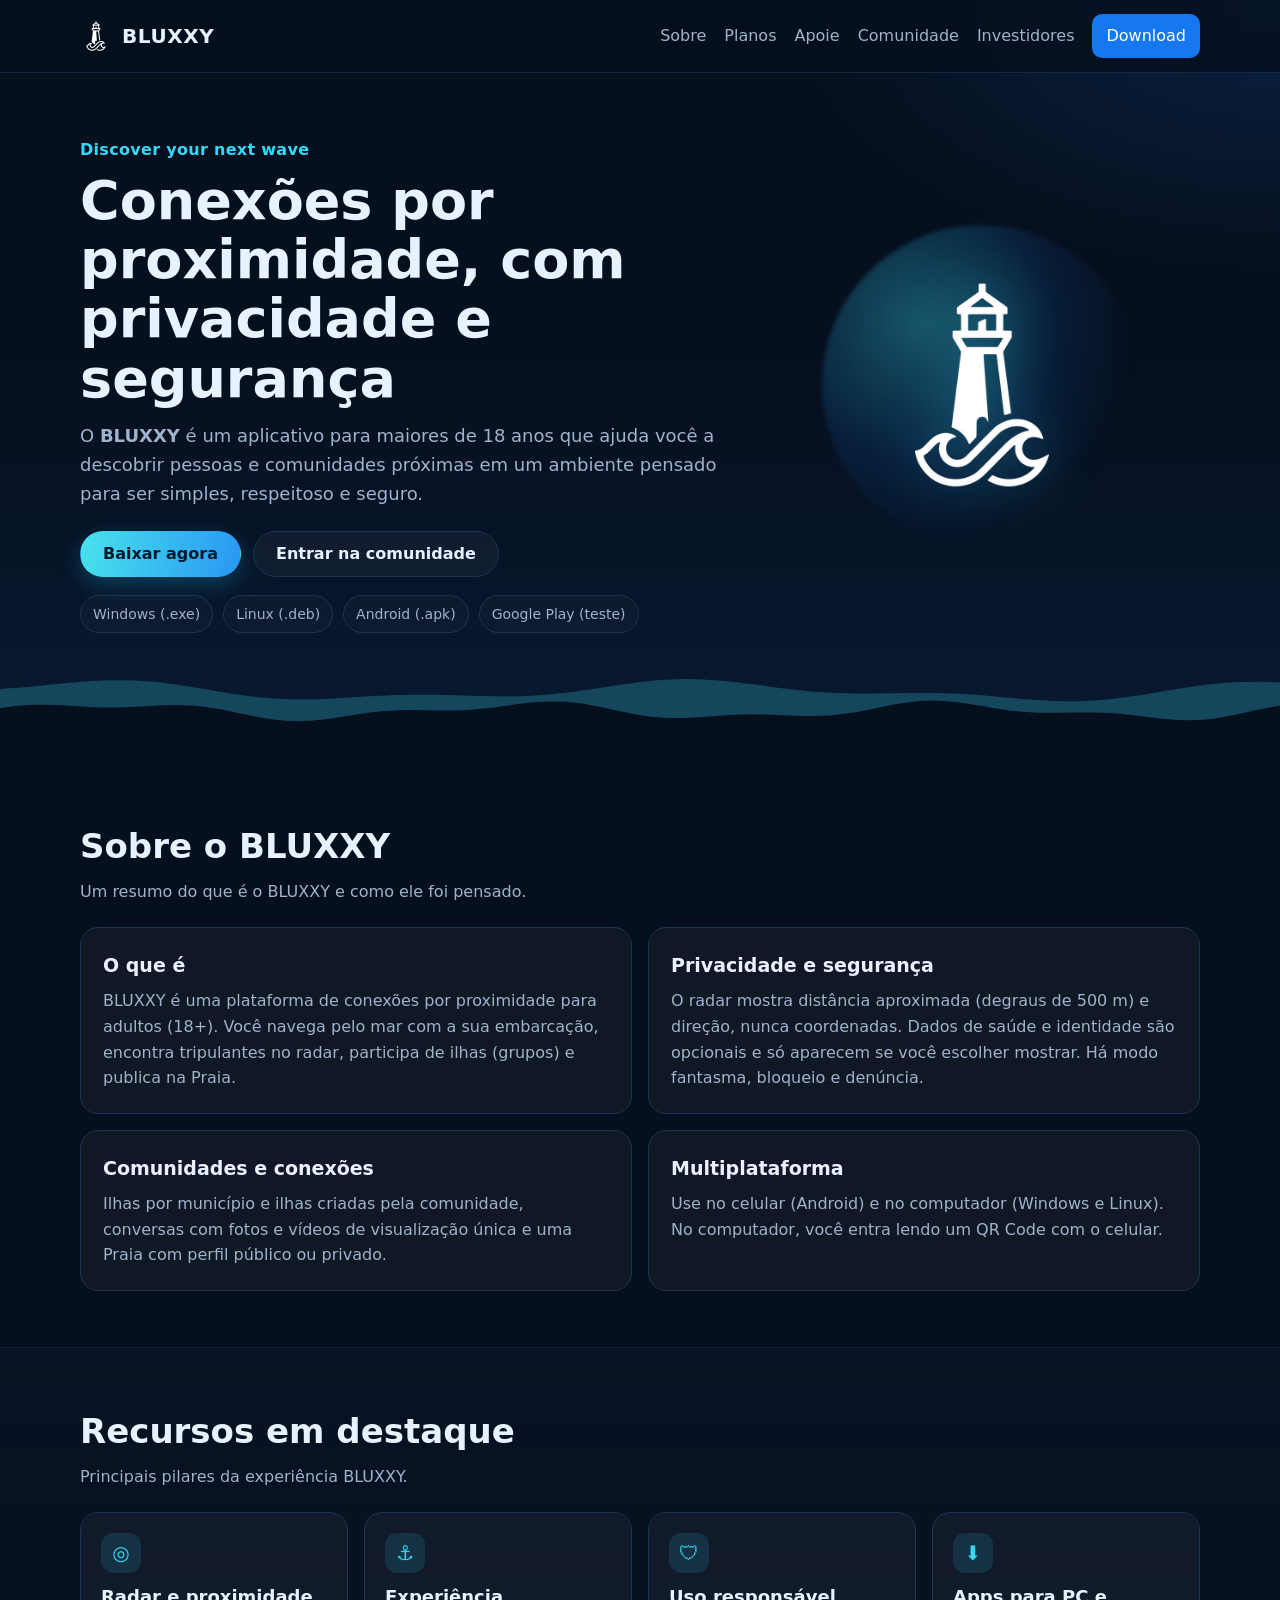
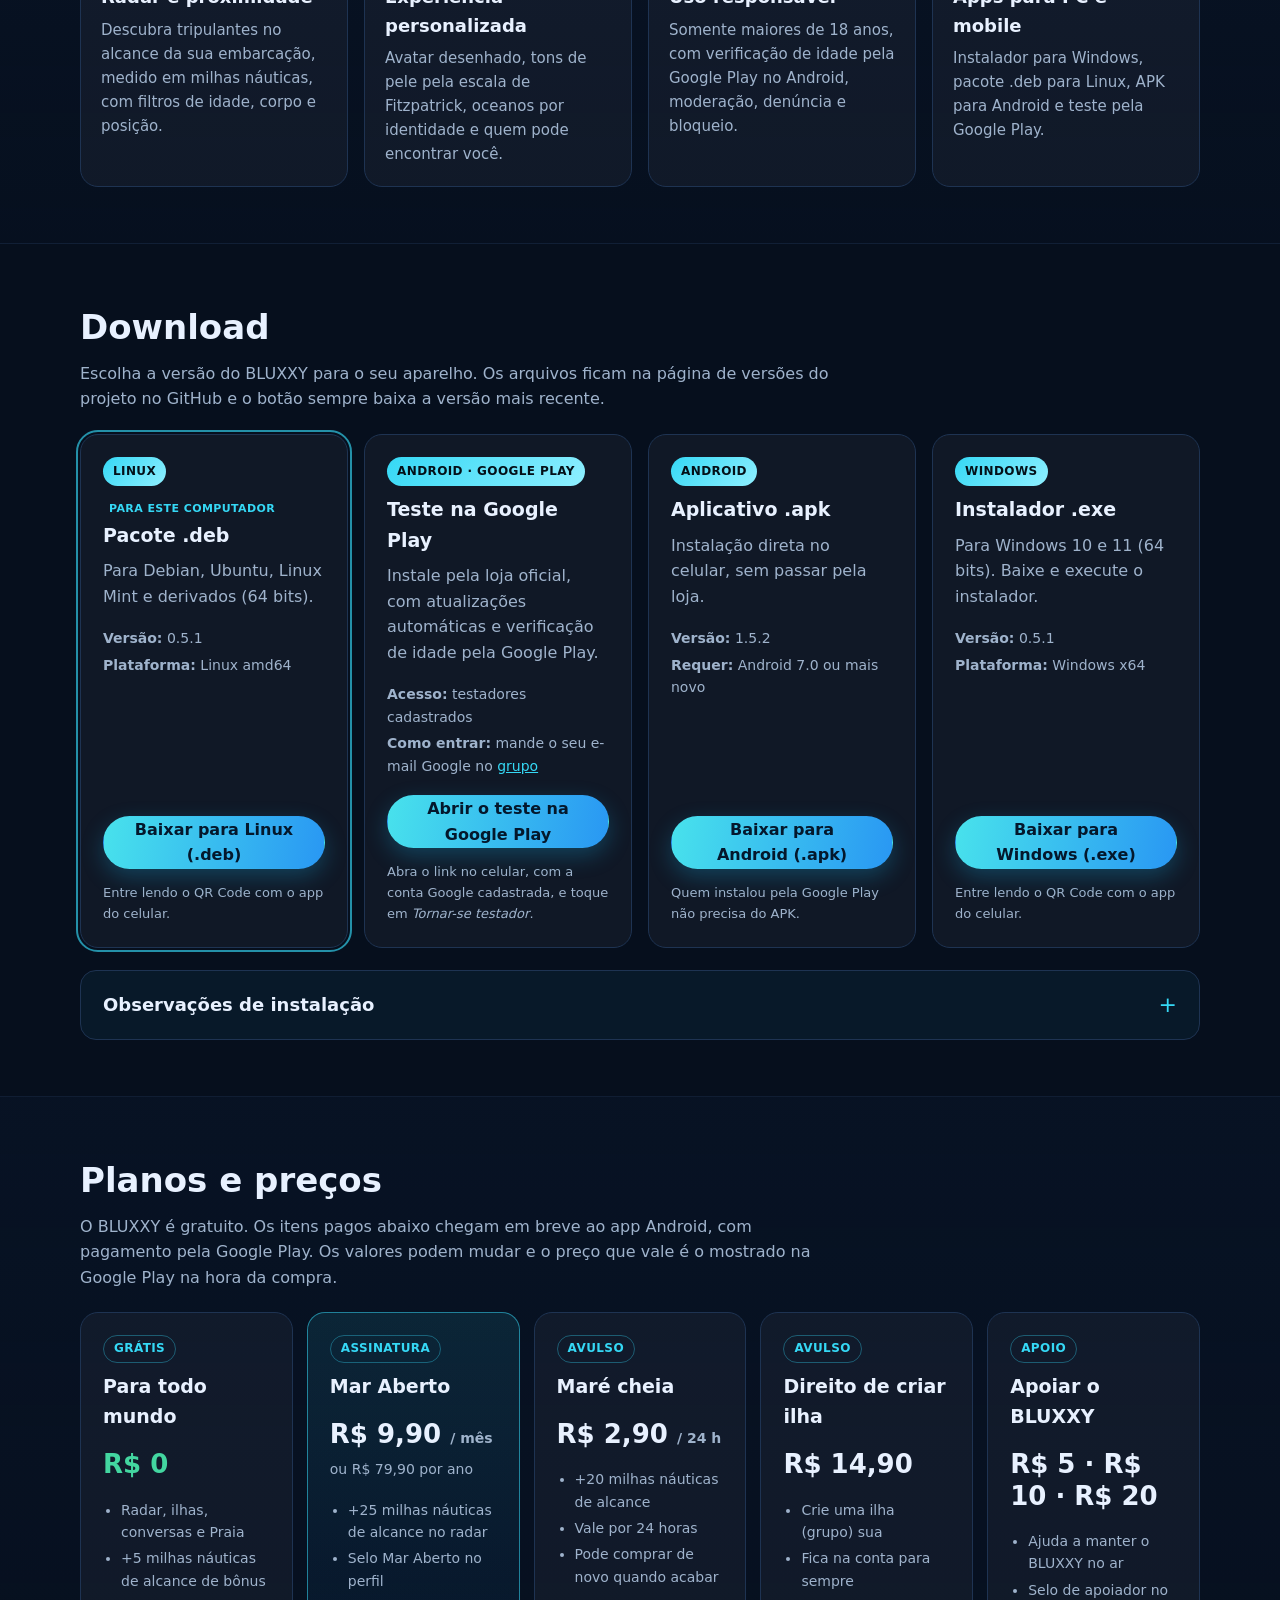
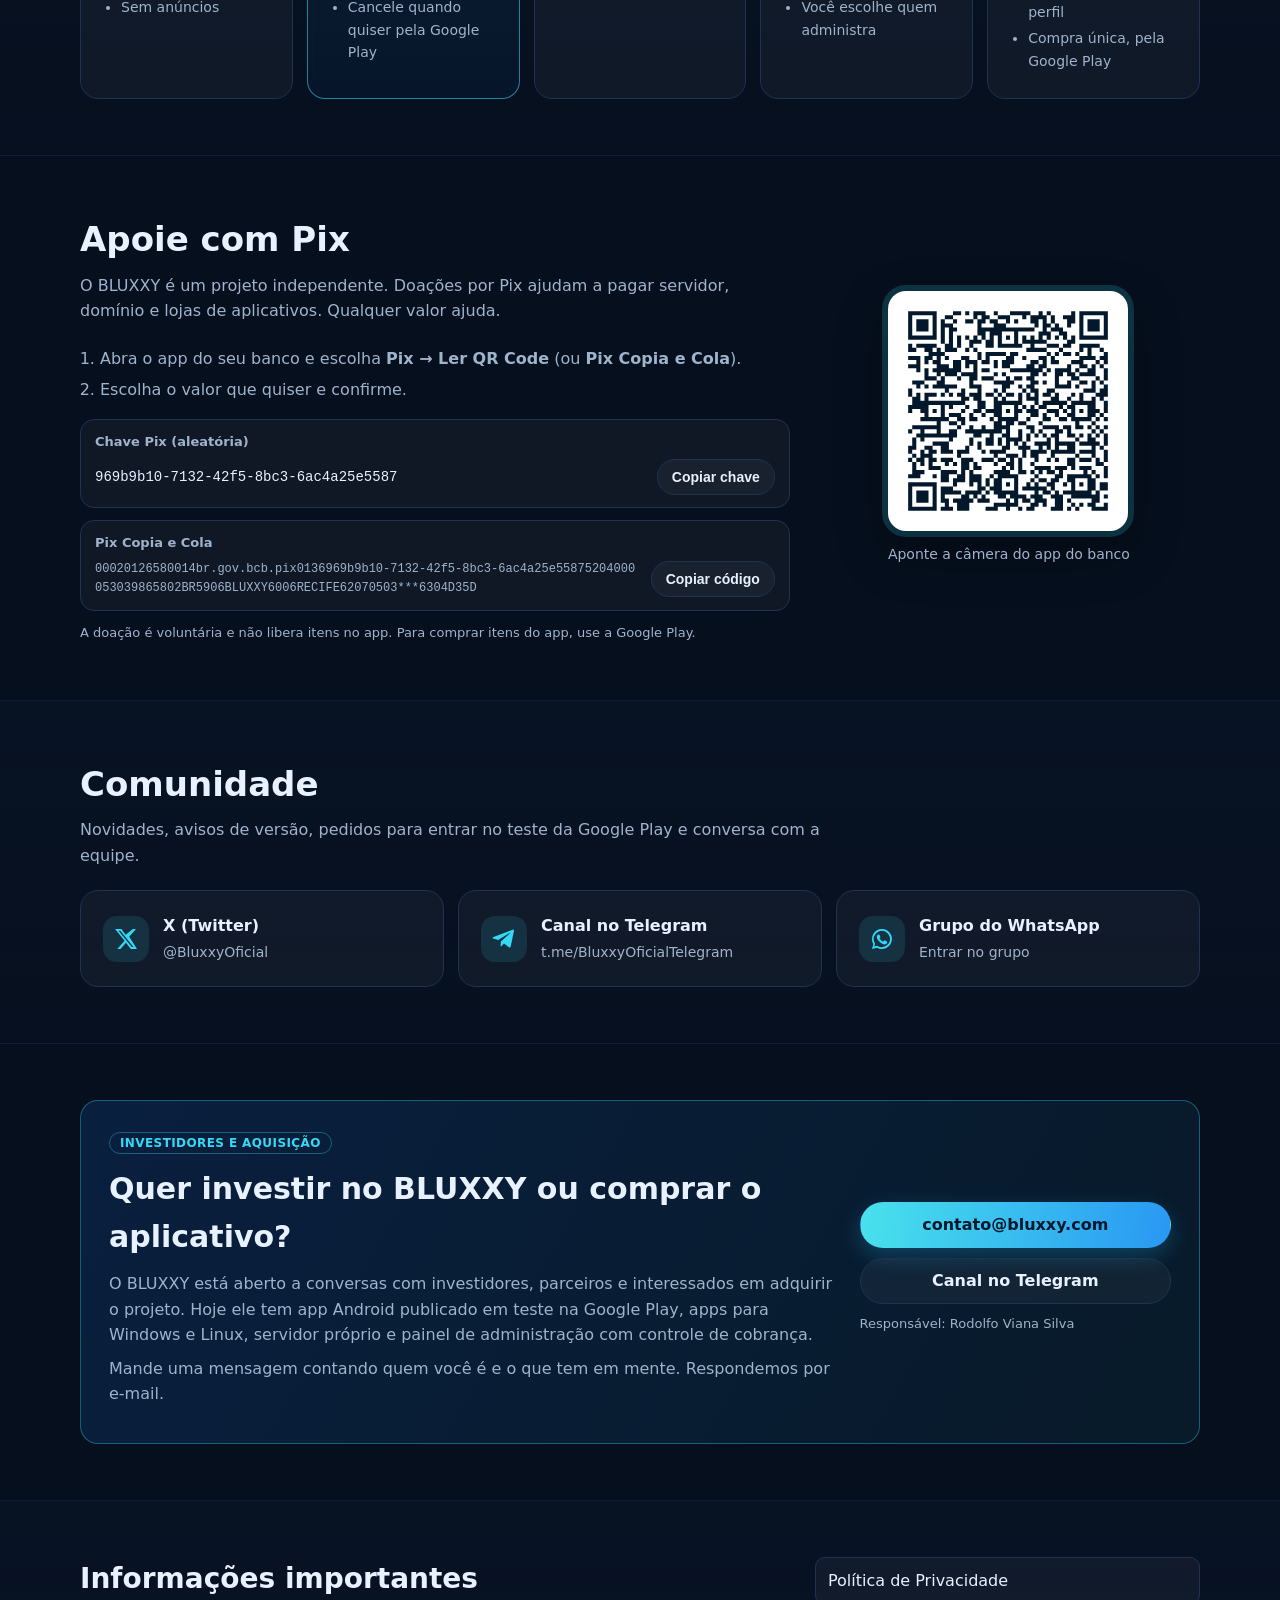
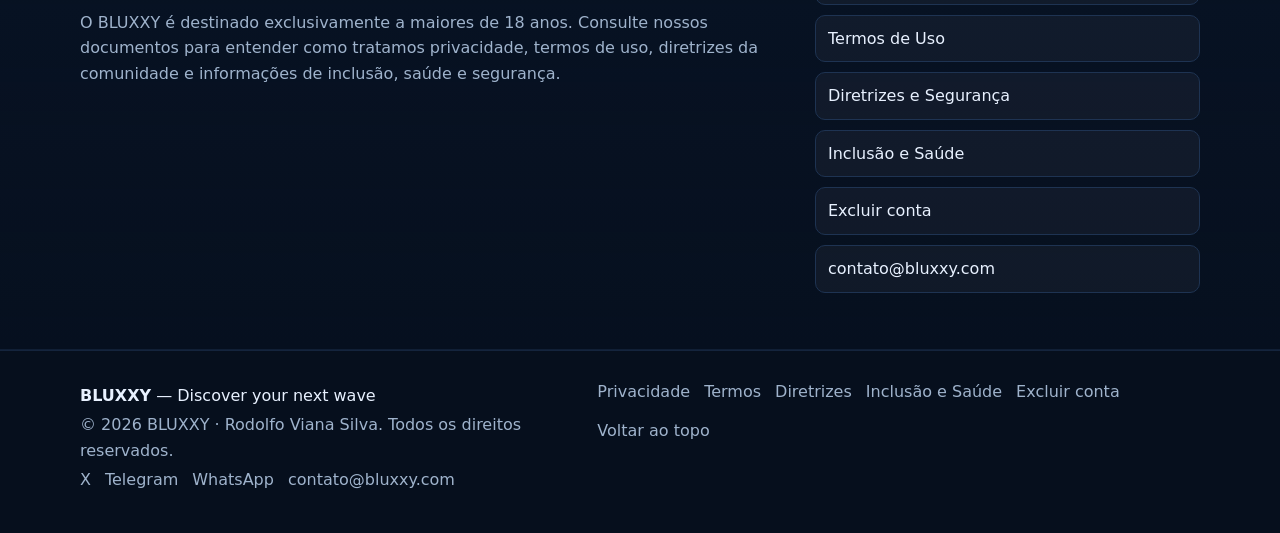
==== commit 6146e5fe: "Site: downloads (exe, deb, apk e teste na Google Play), planos e preços, Pix, comunidade, investidor" ====
--- a/index.html
+++ b/index.html
@@ -160,7 +160,7 @@
               <p>Instalação direta no celular, sem passar pela loja.</p>
             </div>
             <ul class="dl-meta">
-              <li><strong>Versão:</strong> 1.5</li>
+              <li><strong>Versão:</strong> 1.5.2</li>
               <li><strong>Requer:</strong> Android 7.0 ou mais novo</li>
             </ul>
             <a class="btn btn-primary btn-block" href="https://github.com/vianasilva980-oss/bluxxy.com/releases/latest/download/bluxxy.apk">Baixar para Android (.apk)</a>
@@ -174,7 +174,7 @@
               <p>Para Windows 10 e 11 (64 bits). Baixe e execute o instalador.</p>
             </div>
             <ul class="dl-meta">
-              <li><strong>Versão:</strong> 0.5.0</li>
+              <li><strong>Versão:</strong> 0.5.1</li>
               <li><strong>Plataforma:</strong> Windows x64</li>
             </ul>
             <a class="btn btn-primary btn-block" href="https://github.com/vianasilva980-oss/bluxxy.com/releases/latest/download/BLUXXY-Setup.exe">Baixar para Windows (.exe)</a>
@@ -188,7 +188,7 @@
               <p>Para Debian, Ubuntu, Linux Mint e derivados (64 bits).</p>
             </div>
             <ul class="dl-meta">
-              <li><strong>Versão:</strong> 0.5.0</li>
+              <li><strong>Versão:</strong> 0.5.1</li>
               <li><strong>Plataforma:</strong> Linux amd64</li>
             </ul>
             <a class="btn btn-primary btn-block" href="https://github.com/vianasilva980-oss/bluxxy.com/releases/latest/download/bluxxy.deb">Baixar para Linux (.deb)</a>
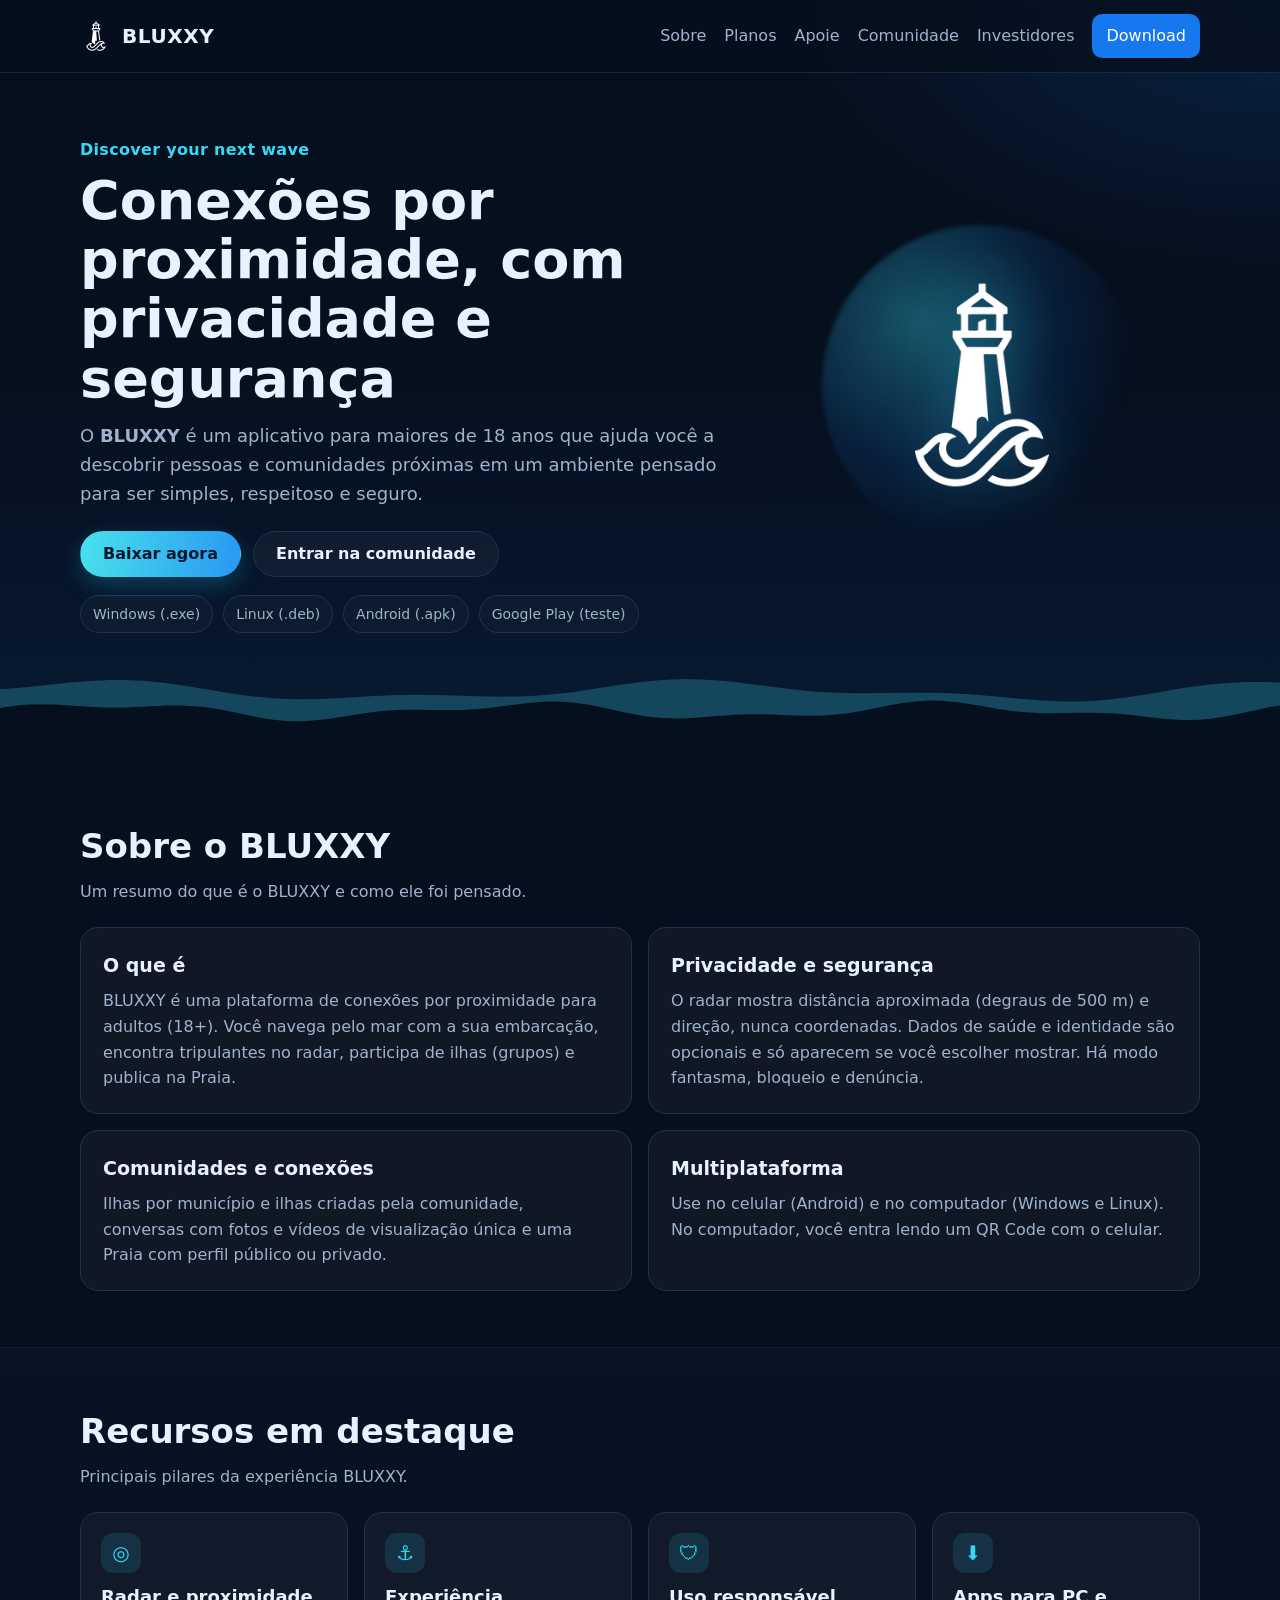
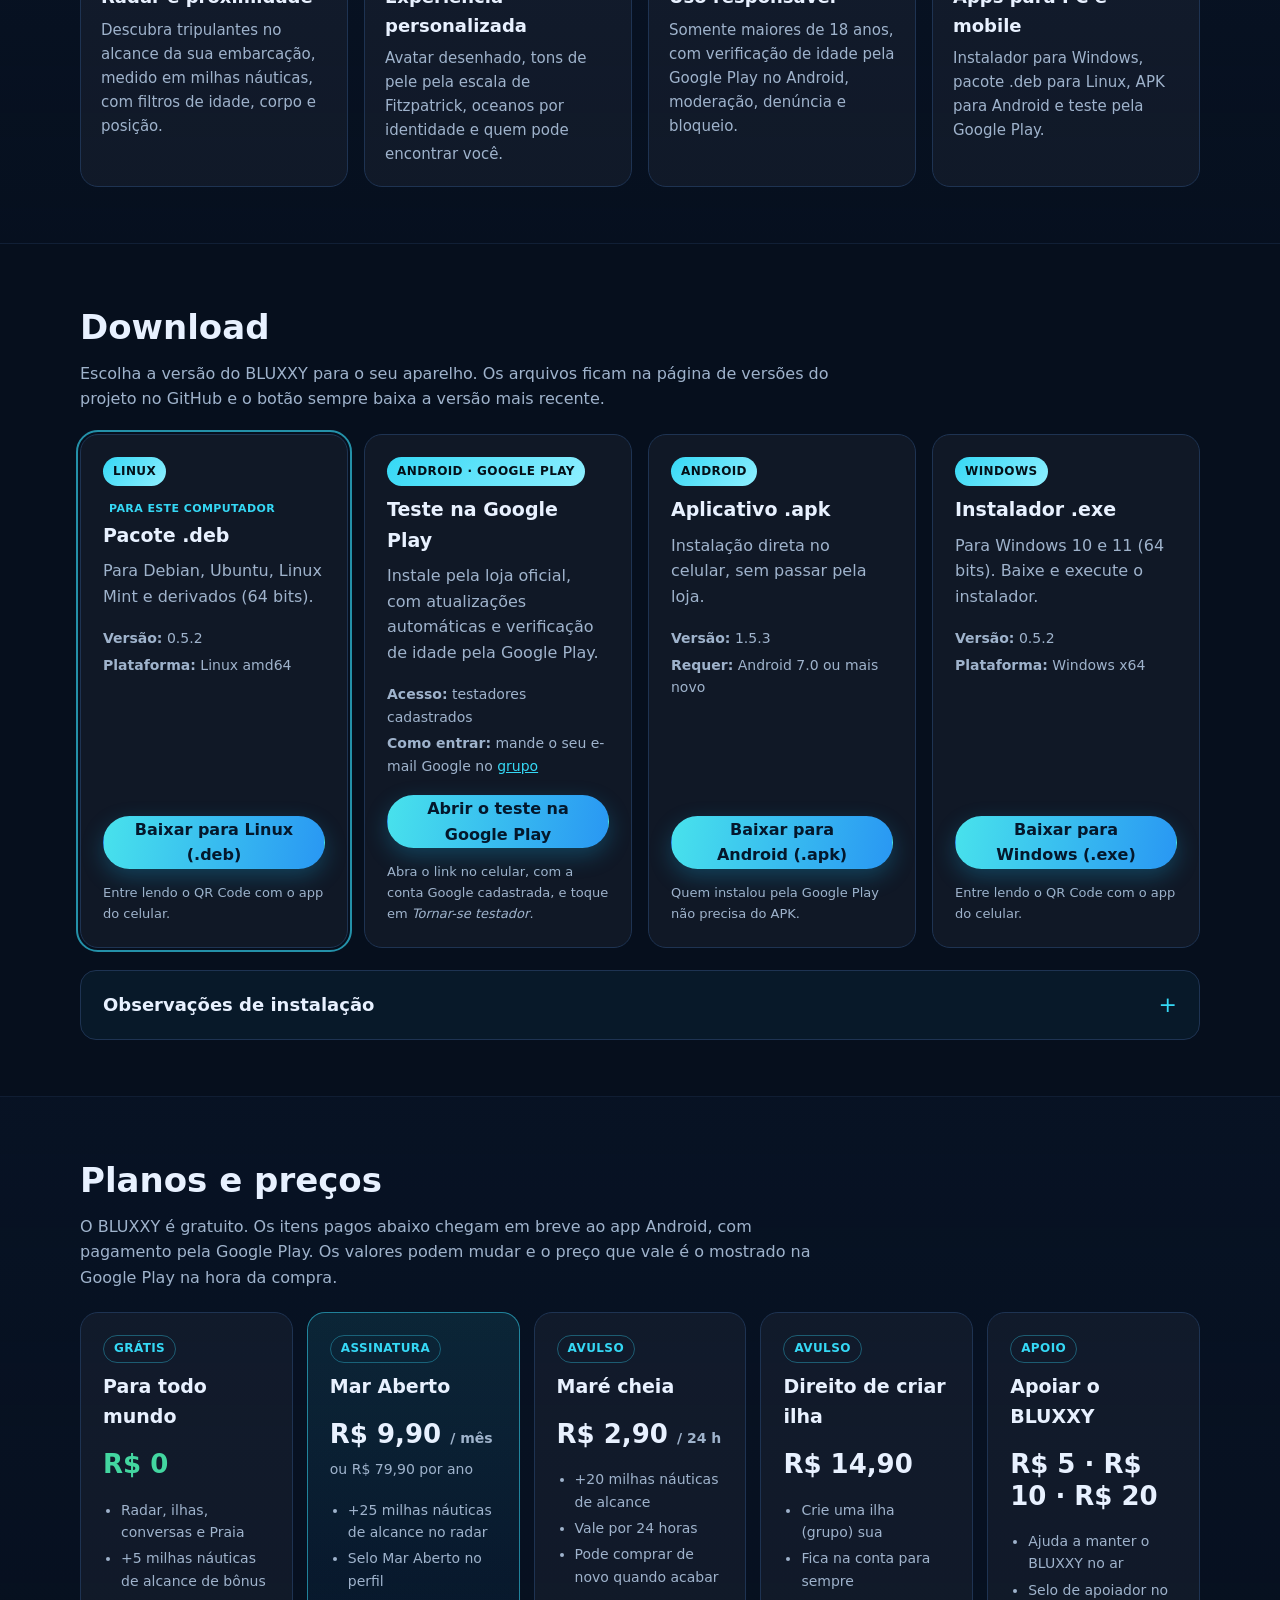
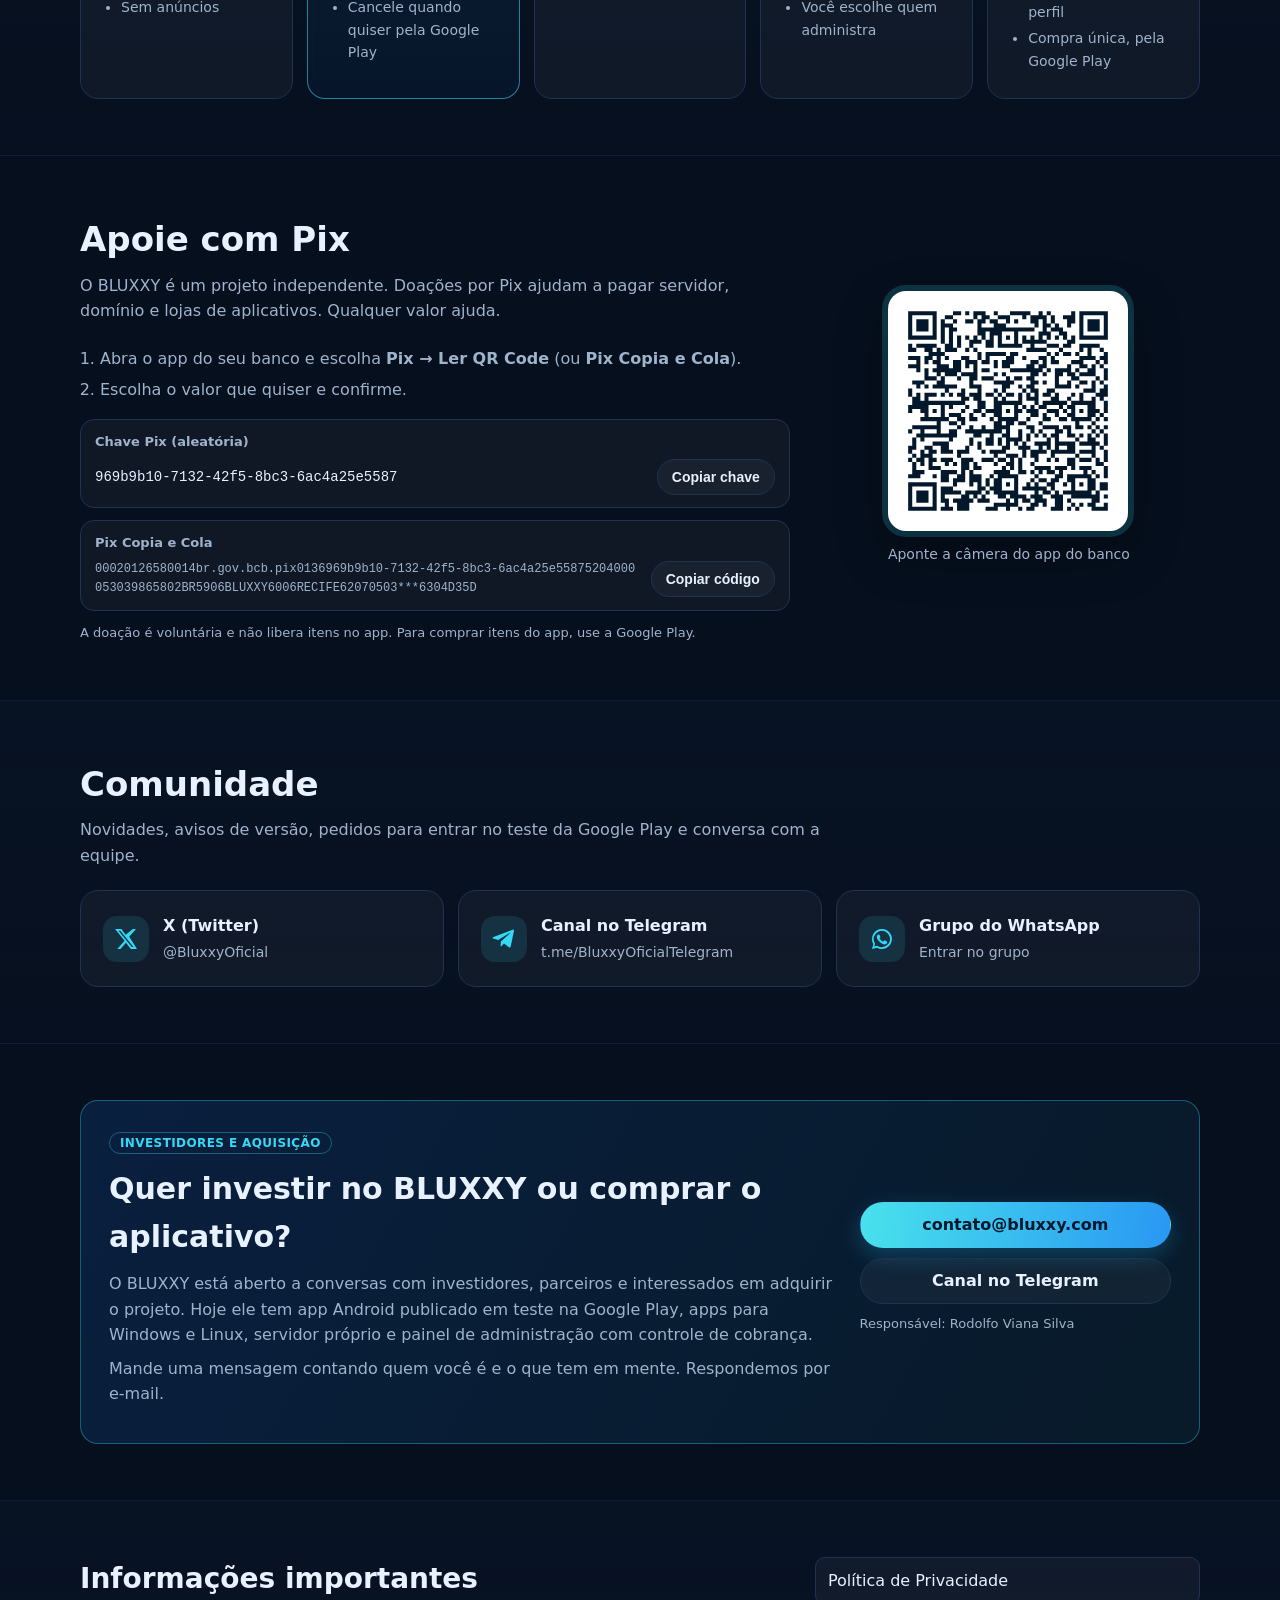
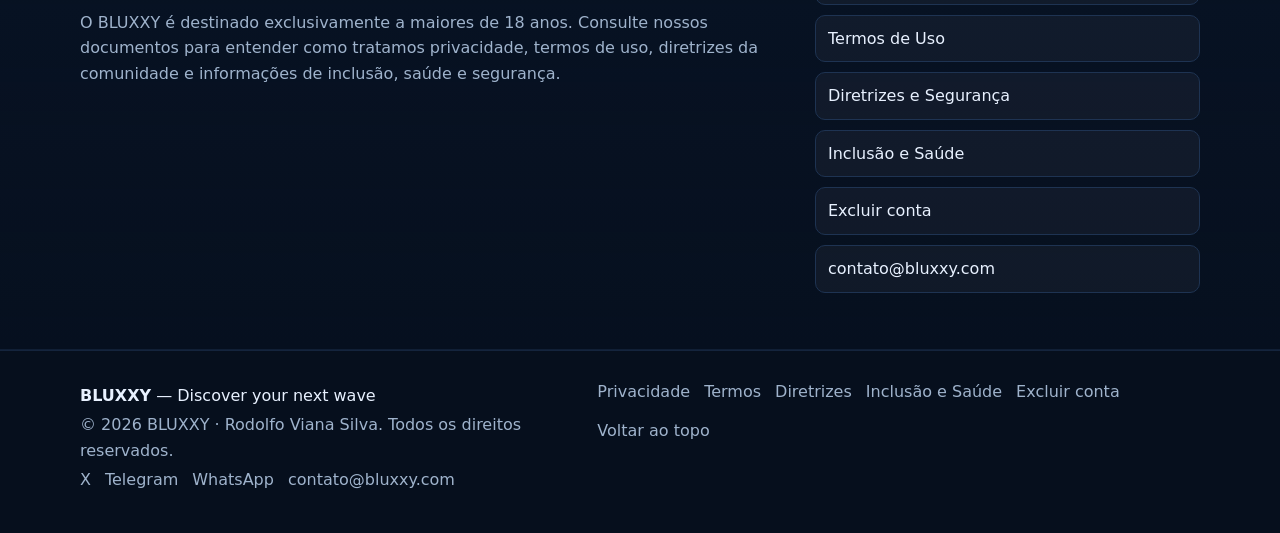
==== commit 01264bf5: "Site: downloads (exe, deb, apk e teste na Google Play), planos e preços, Pix, comunidade, investidor" ====
--- a/index.html
+++ b/index.html
@@ -160,7 +160,7 @@
               <p>Instalação direta no celular, sem passar pela loja.</p>
             </div>
             <ul class="dl-meta">
-              <li><strong>Versão:</strong> 1.5.2</li>
+              <li><strong>Versão:</strong> 1.5.3</li>
               <li><strong>Requer:</strong> Android 7.0 ou mais novo</li>
             </ul>
             <a class="btn btn-primary btn-block" href="https://github.com/vianasilva980-oss/bluxxy.com/releases/latest/download/bluxxy.apk">Baixar para Android (.apk)</a>
@@ -174,7 +174,7 @@
               <p>Para Windows 10 e 11 (64 bits). Baixe e execute o instalador.</p>
             </div>
             <ul class="dl-meta">
-              <li><strong>Versão:</strong> 0.5.1</li>
+              <li><strong>Versão:</strong> 0.5.2</li>
               <li><strong>Plataforma:</strong> Windows x64</li>
             </ul>
             <a class="btn btn-primary btn-block" href="https://github.com/vianasilva980-oss/bluxxy.com/releases/latest/download/BLUXXY-Setup.exe">Baixar para Windows (.exe)</a>
@@ -188,7 +188,7 @@
               <p>Para Debian, Ubuntu, Linux Mint e derivados (64 bits).</p>
             </div>
             <ul class="dl-meta">
-              <li><strong>Versão:</strong> 0.5.1</li>
+              <li><strong>Versão:</strong> 0.5.2</li>
               <li><strong>Plataforma:</strong> Linux amd64</li>
             </ul>
             <a class="btn btn-primary btn-block" href="https://github.com/vianasilva980-oss/bluxxy.com/releases/latest/download/bluxxy.deb">Baixar para Linux (.deb)</a>
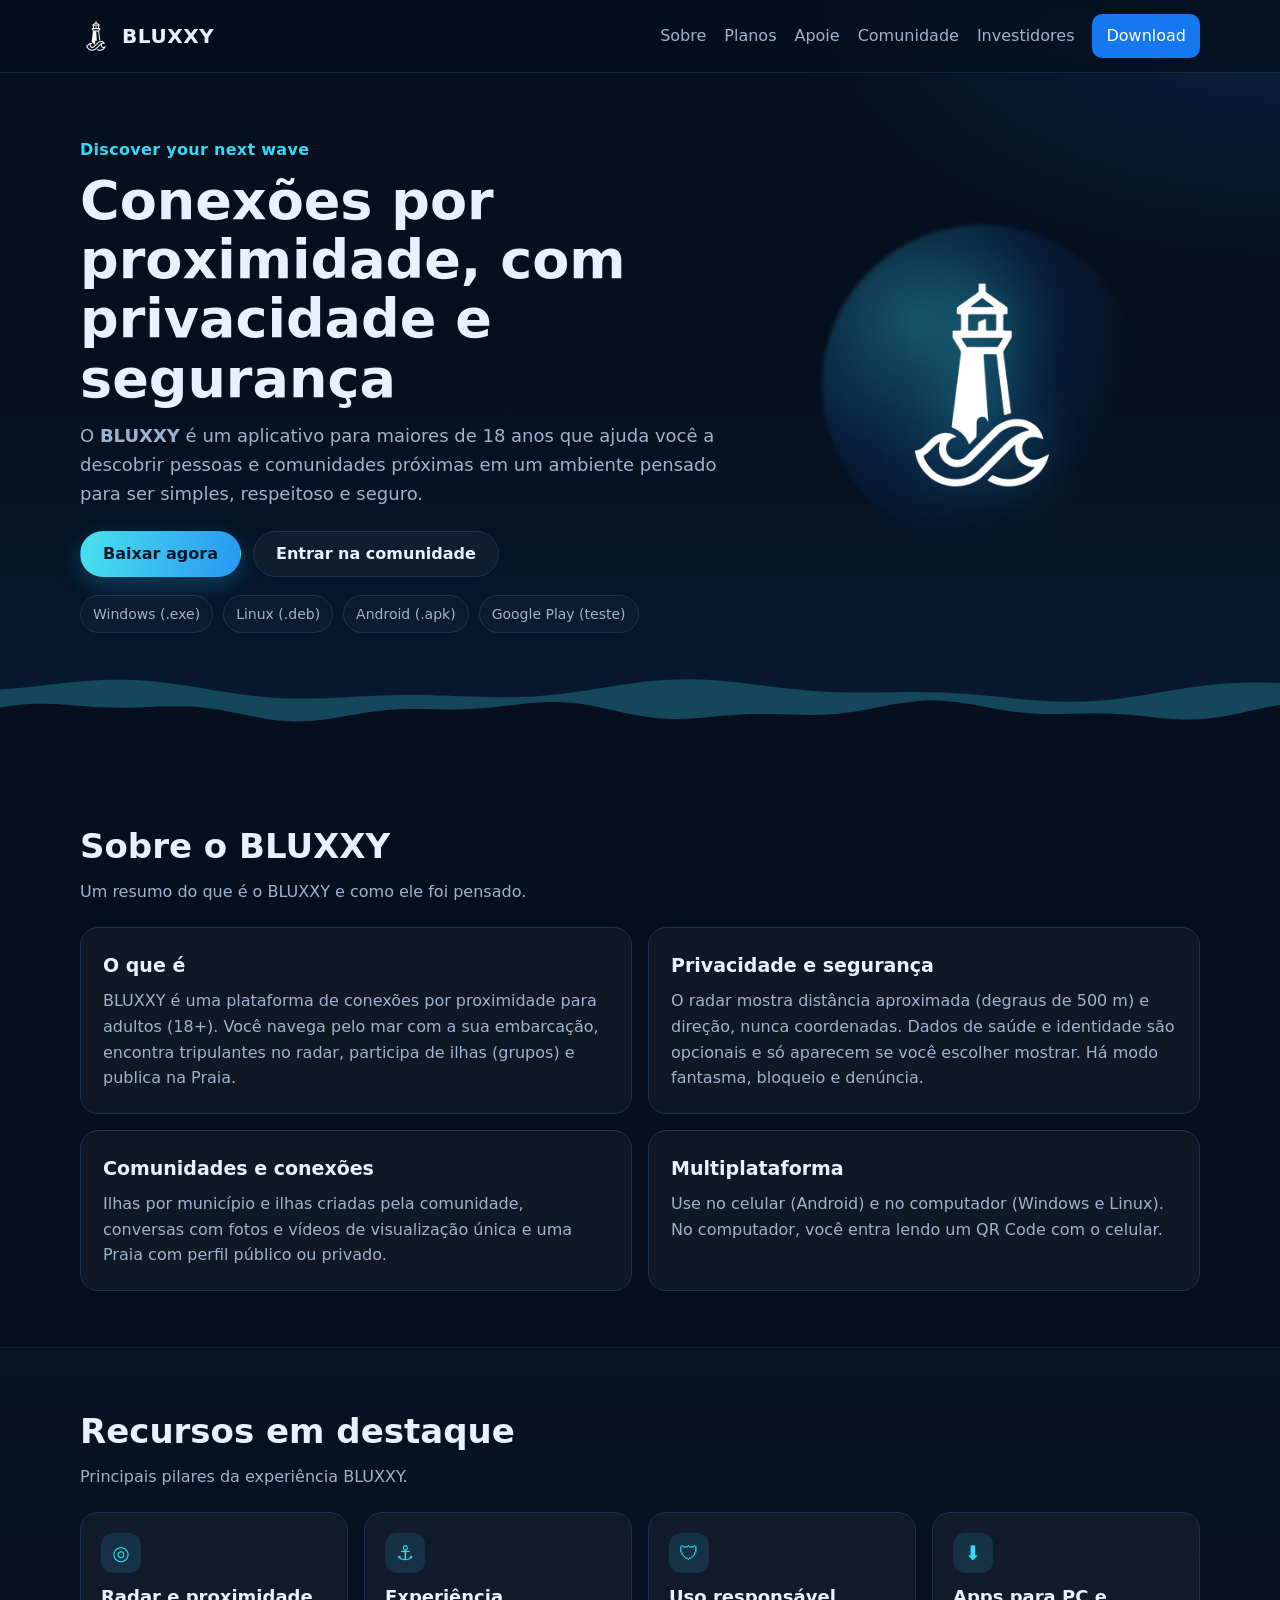
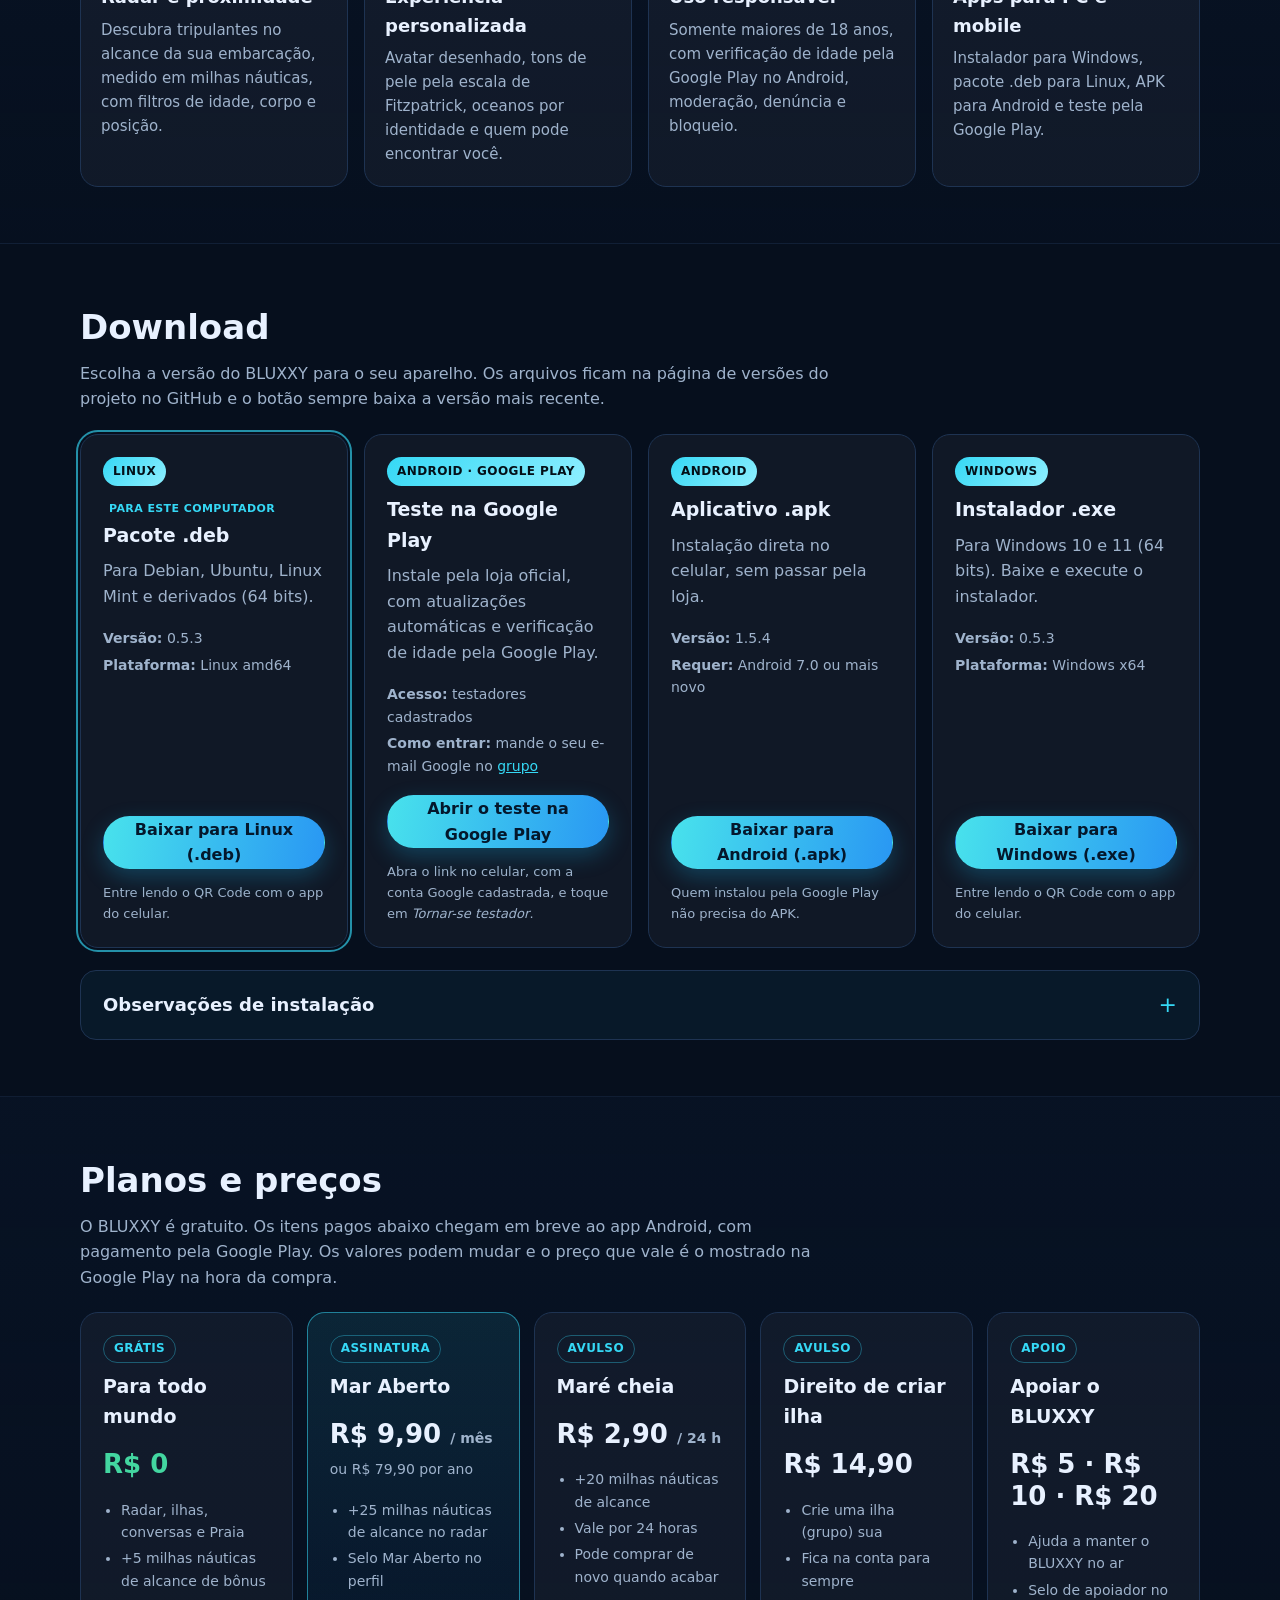
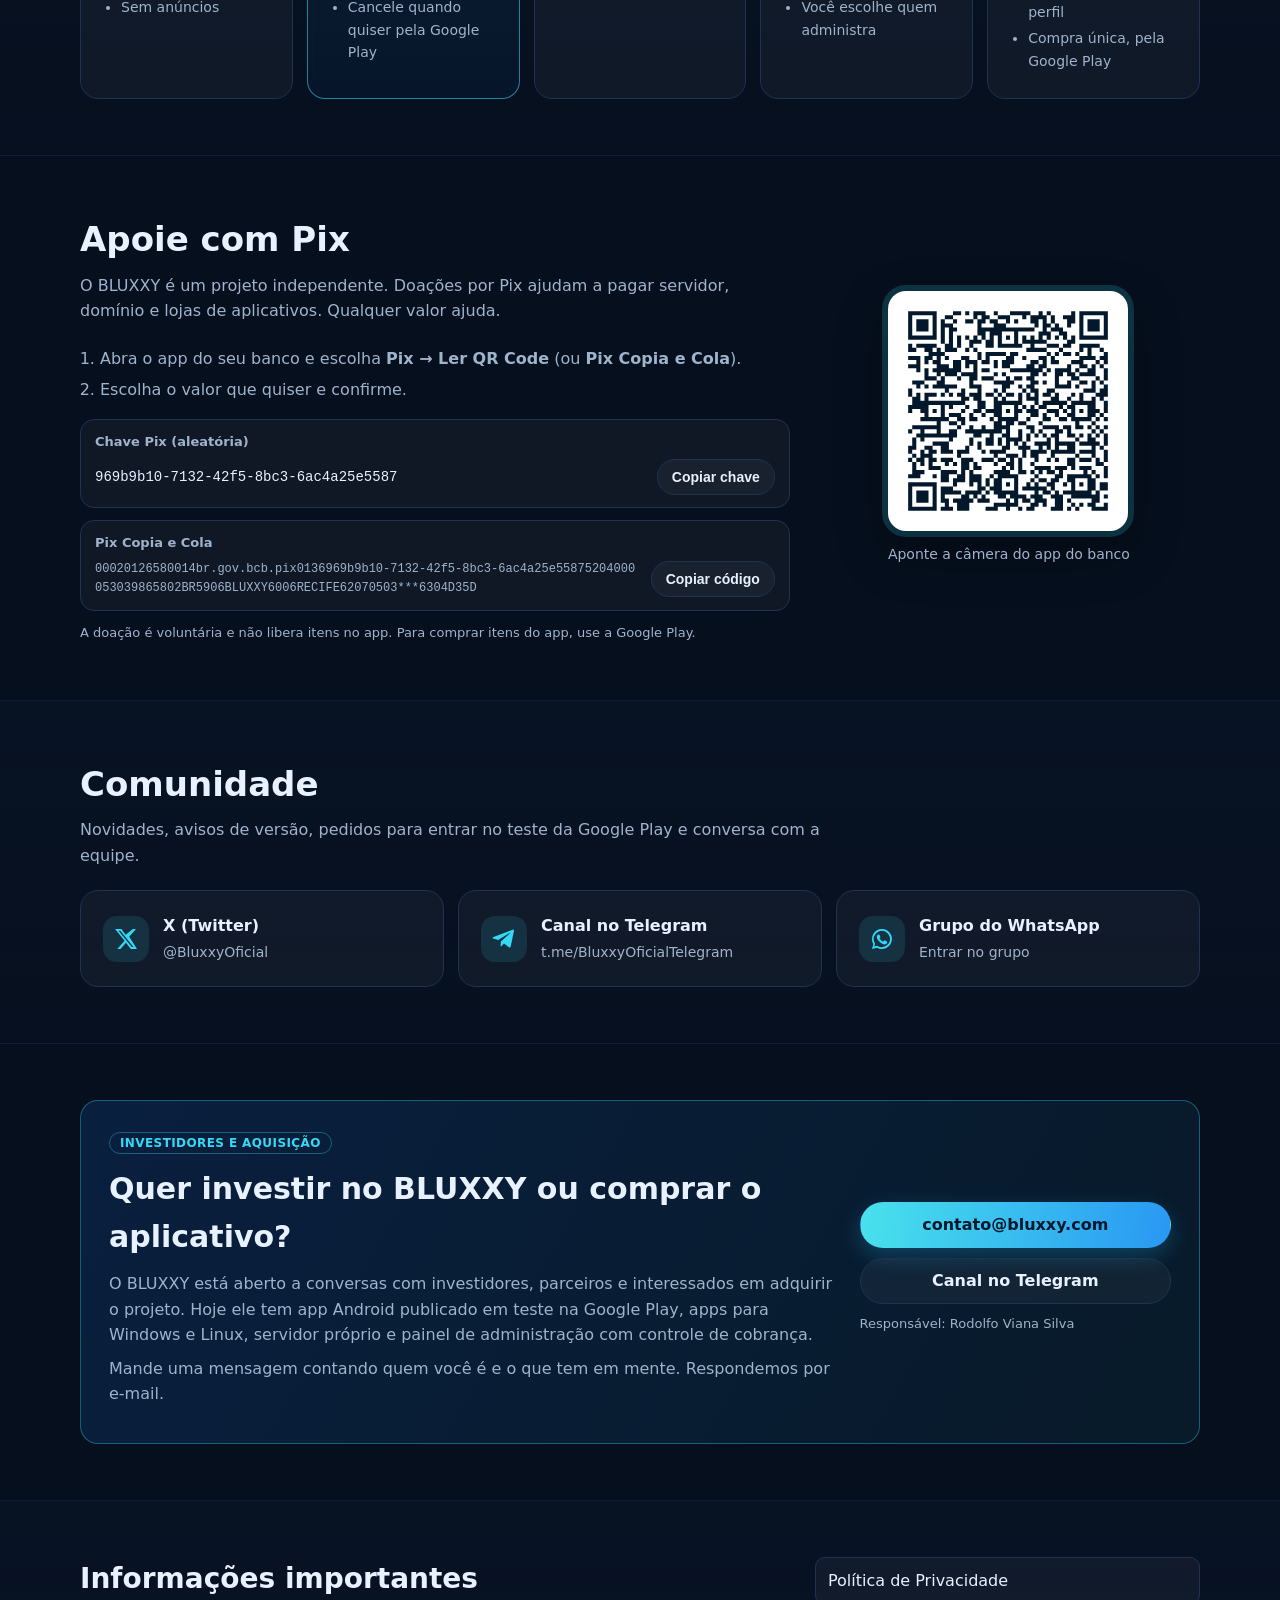
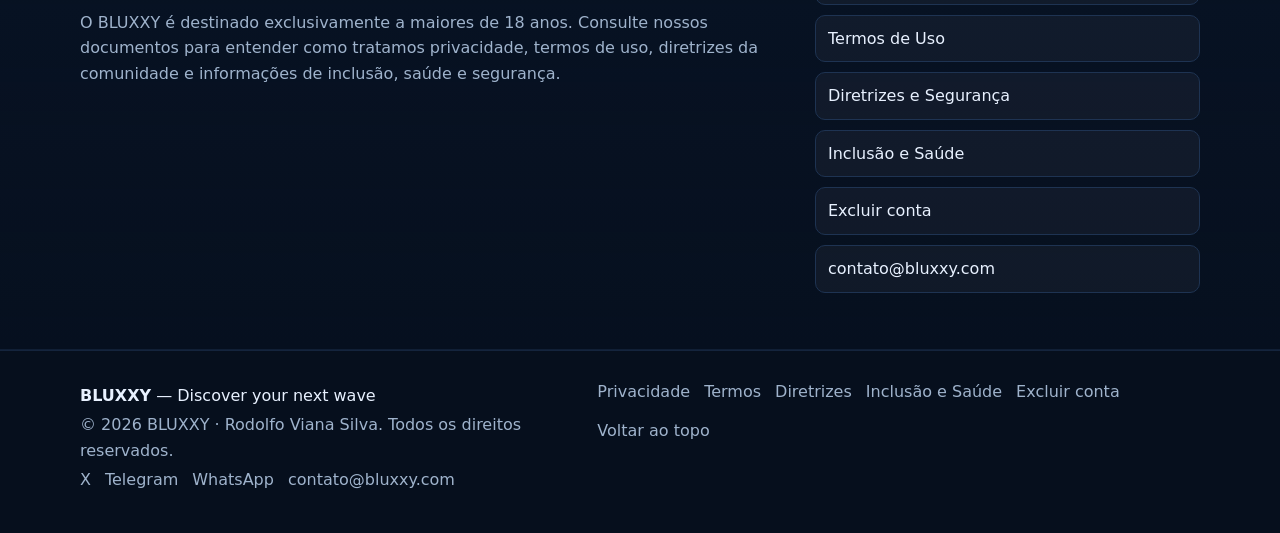
==== commit 17adecce: "Site: downloads (exe, deb, apk e teste na Google Play), planos e preços, Pix, comunidade, investidor" ====
--- a/index.html
+++ b/index.html
@@ -160,7 +160,7 @@
               <p>Instalação direta no celular, sem passar pela loja.</p>
             </div>
             <ul class="dl-meta">
-              <li><strong>Versão:</strong> 1.5.3</li>
+              <li><strong>Versão:</strong> 1.5.4</li>
               <li><strong>Requer:</strong> Android 7.0 ou mais novo</li>
             </ul>
             <a class="btn btn-primary btn-block" href="https://github.com/vianasilva980-oss/bluxxy.com/releases/latest/download/bluxxy.apk">Baixar para Android (.apk)</a>
@@ -174,7 +174,7 @@
               <p>Para Windows 10 e 11 (64 bits). Baixe e execute o instalador.</p>
             </div>
             <ul class="dl-meta">
-              <li><strong>Versão:</strong> 0.5.2</li>
+              <li><strong>Versão:</strong> 0.5.3</li>
               <li><strong>Plataforma:</strong> Windows x64</li>
             </ul>
             <a class="btn btn-primary btn-block" href="https://github.com/vianasilva980-oss/bluxxy.com/releases/latest/download/BLUXXY-Setup.exe">Baixar para Windows (.exe)</a>
@@ -188,7 +188,7 @@
               <p>Para Debian, Ubuntu, Linux Mint e derivados (64 bits).</p>
             </div>
             <ul class="dl-meta">
-              <li><strong>Versão:</strong> 0.5.2</li>
+              <li><strong>Versão:</strong> 0.5.3</li>
               <li><strong>Plataforma:</strong> Linux amd64</li>
             </ul>
             <a class="btn btn-primary btn-block" href="https://github.com/vianasilva980-oss/bluxxy.com/releases/latest/download/bluxxy.deb">Baixar para Linux (.deb)</a>
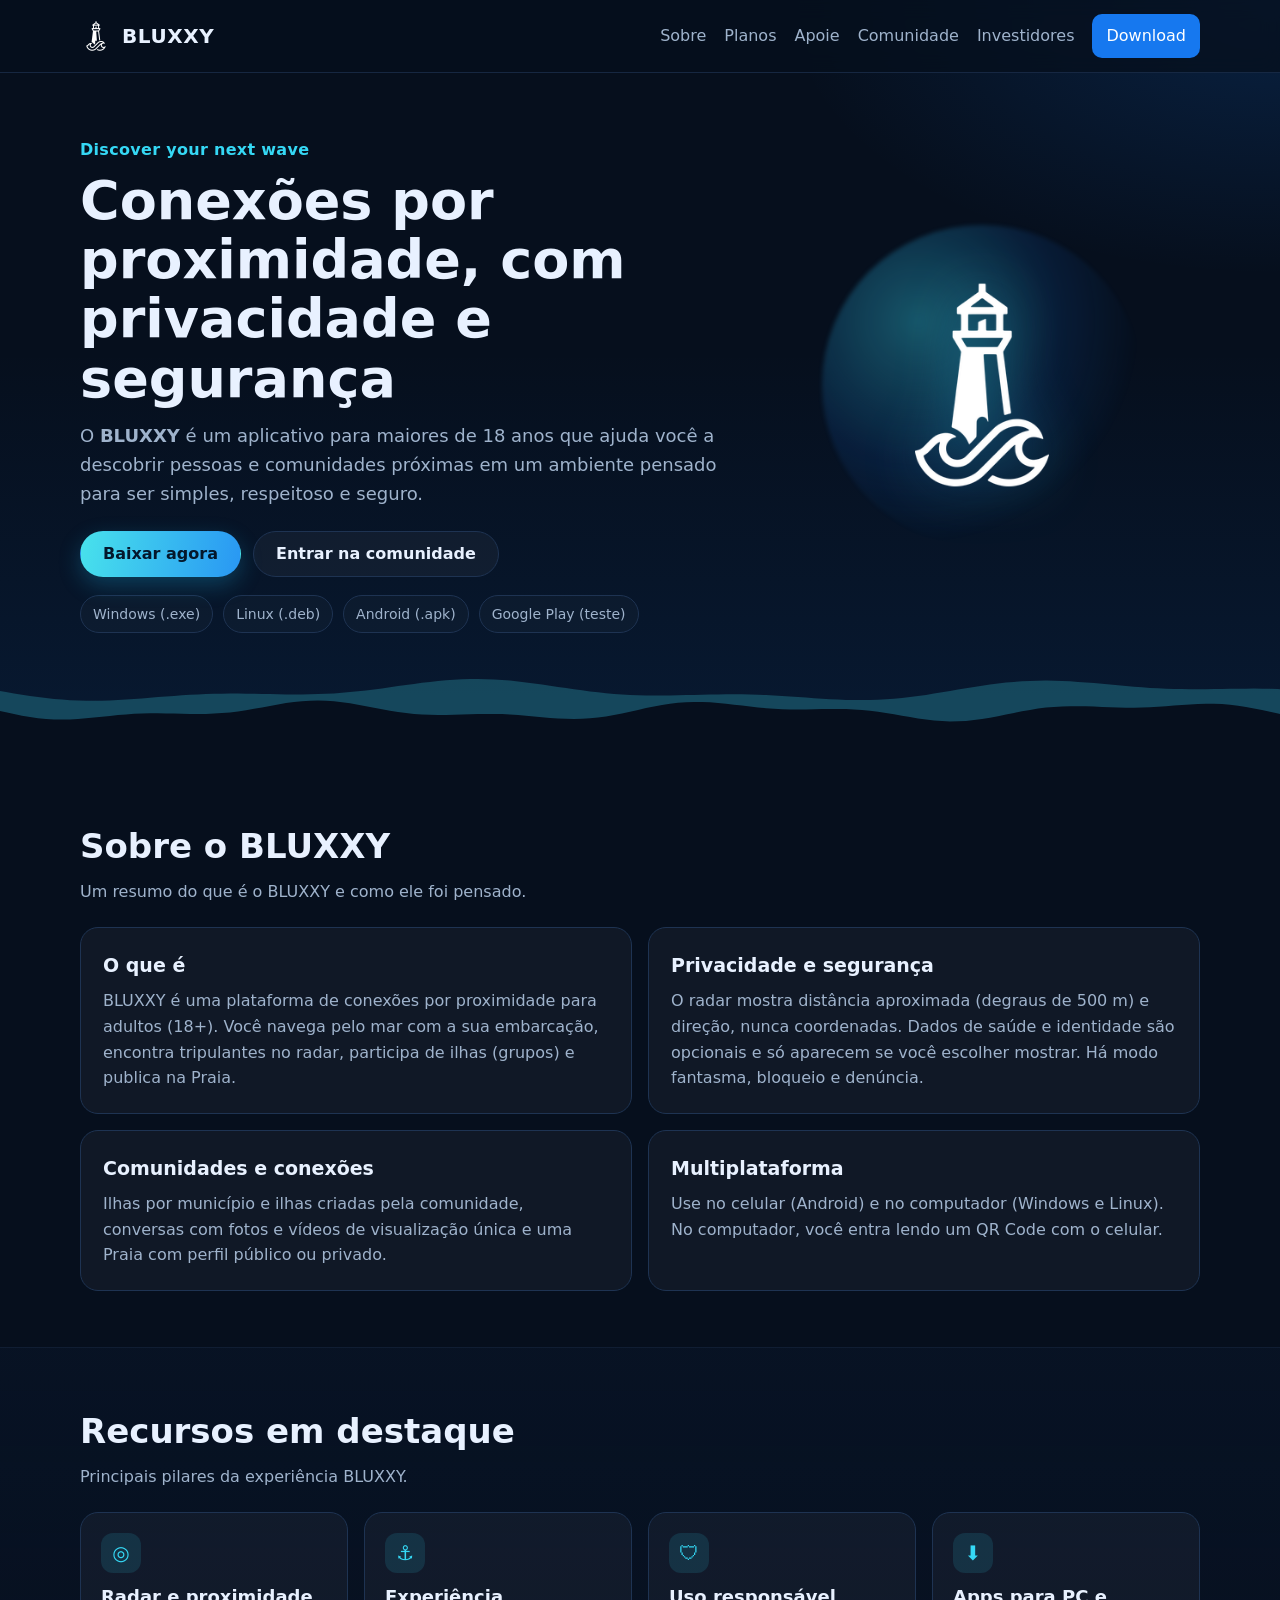
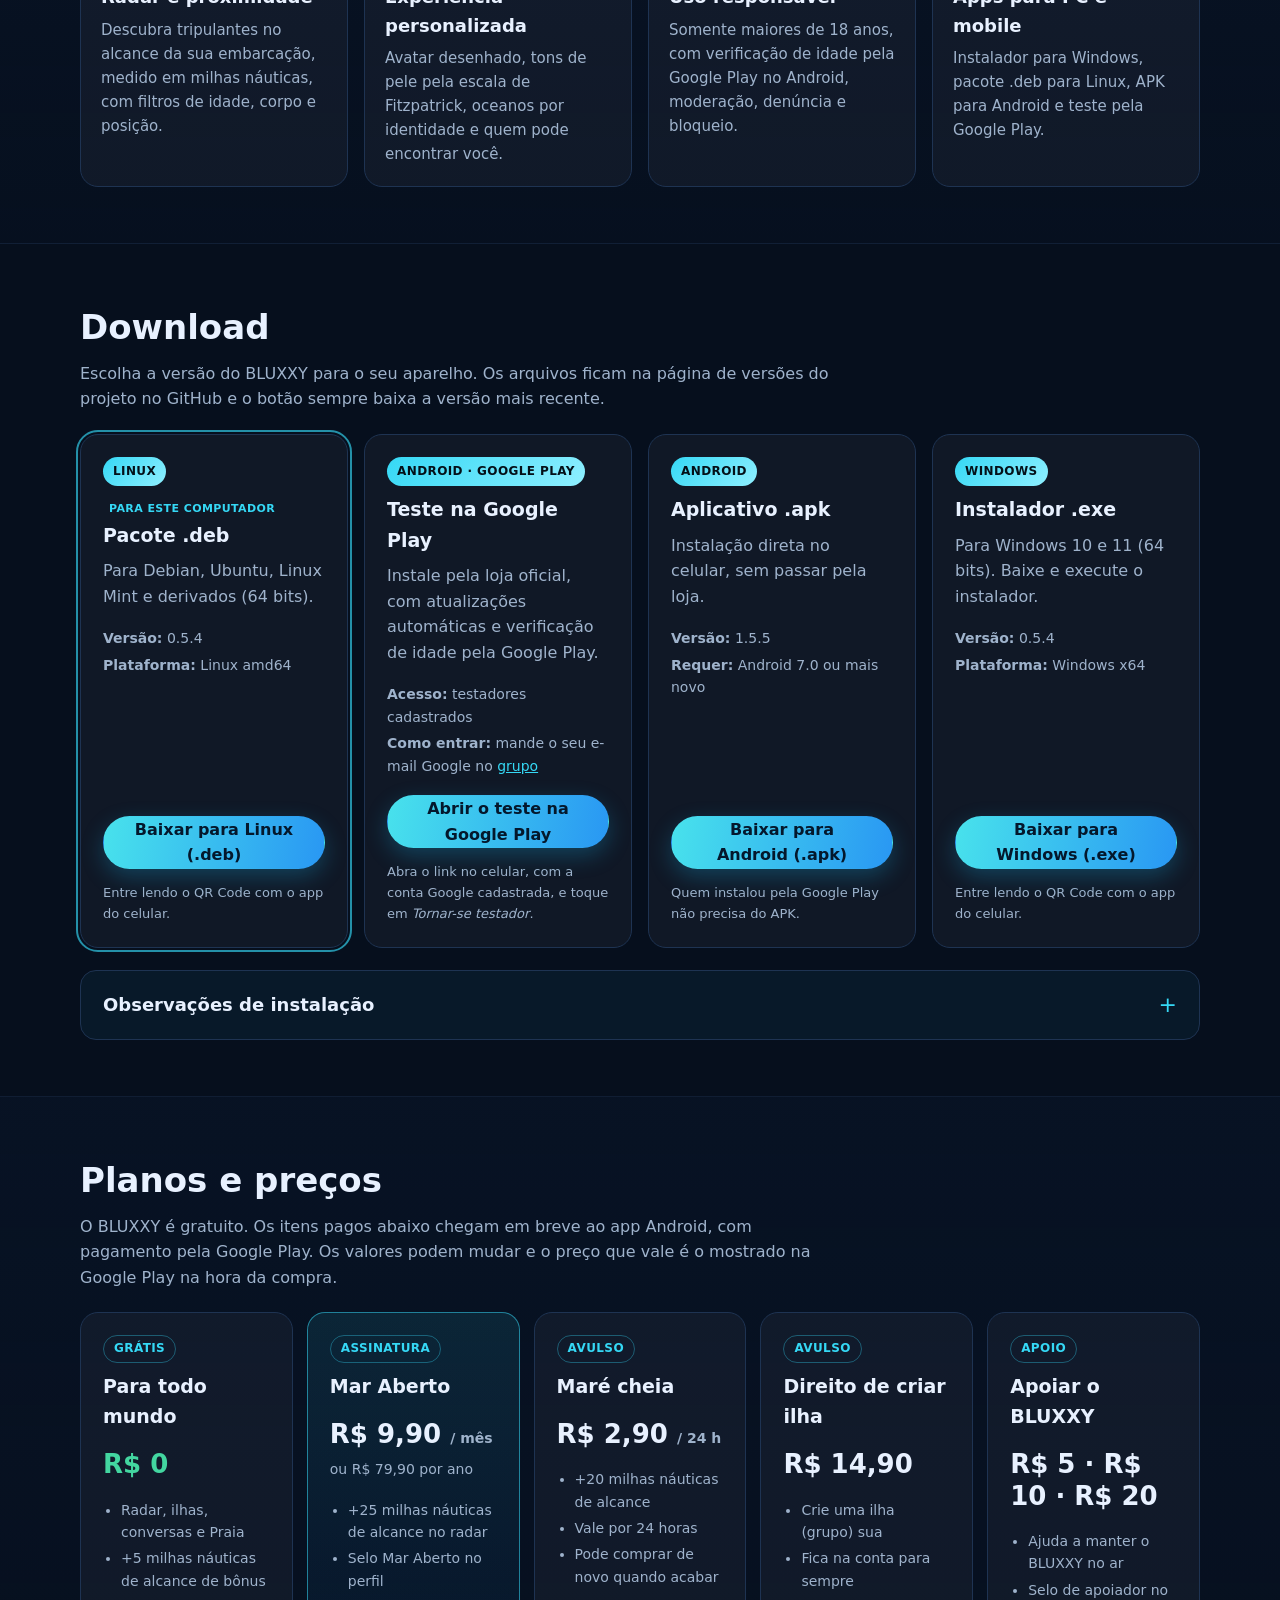
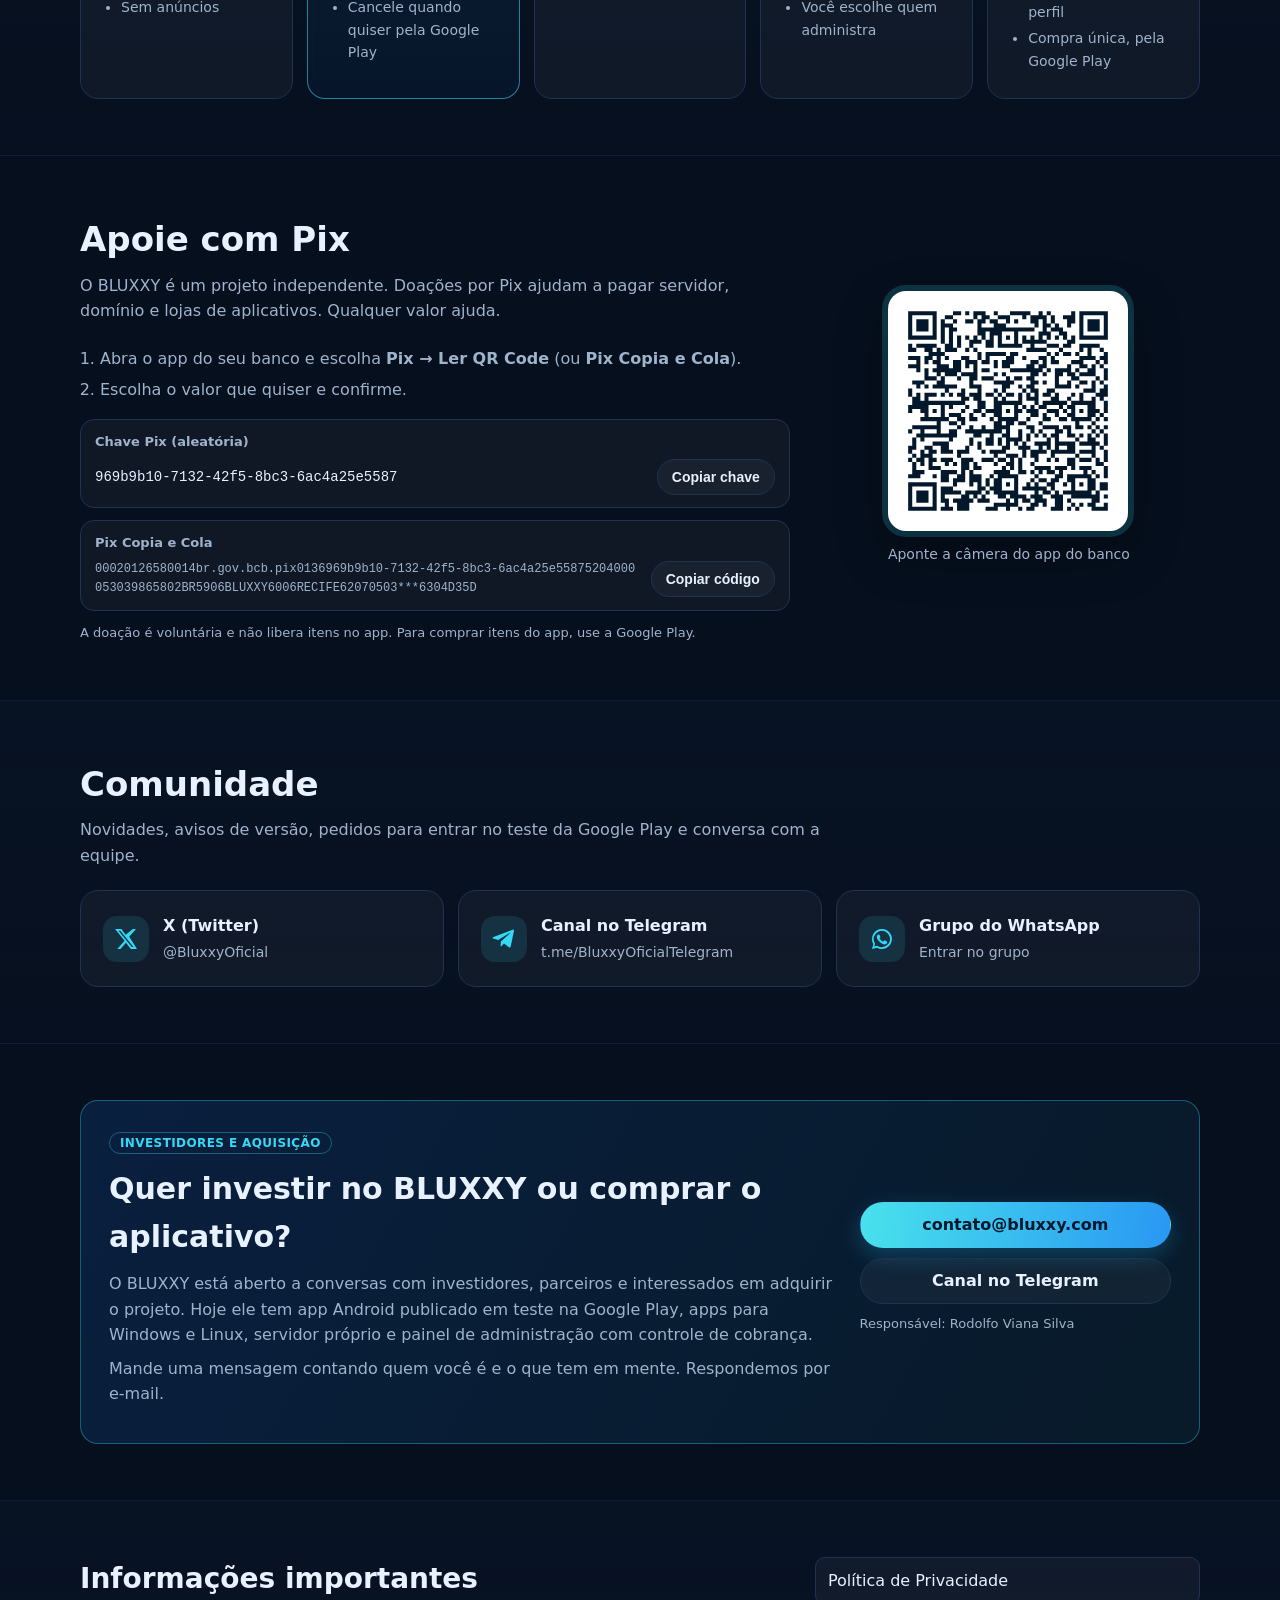
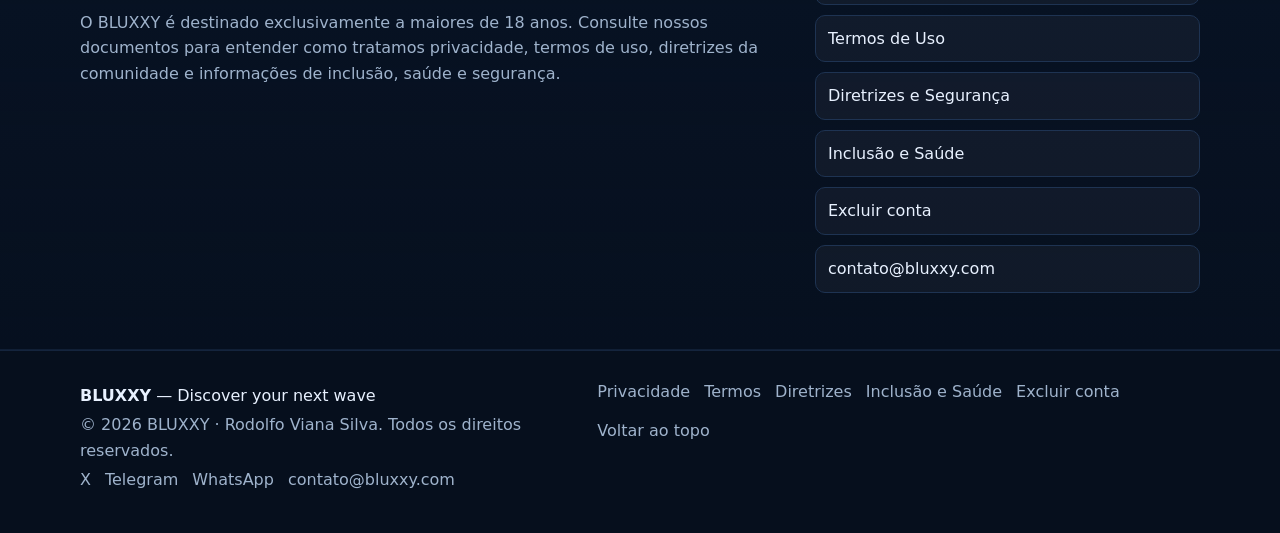
==== commit 7ae89a1f: "Site: downloads (exe, deb, apk e teste na Google Play), planos e preços, Pix, comunidade, investidor" ====
--- a/index.html
+++ b/index.html
@@ -160,7 +160,7 @@
               <p>Instalação direta no celular, sem passar pela loja.</p>
             </div>
             <ul class="dl-meta">
-              <li><strong>Versão:</strong> 1.5.4</li>
+              <li><strong>Versão:</strong> 1.5.5</li>
               <li><strong>Requer:</strong> Android 7.0 ou mais novo</li>
             </ul>
             <a class="btn btn-primary btn-block" href="https://github.com/vianasilva980-oss/bluxxy.com/releases/latest/download/bluxxy.apk">Baixar para Android (.apk)</a>
@@ -174,7 +174,7 @@
               <p>Para Windows 10 e 11 (64 bits). Baixe e execute o instalador.</p>
             </div>
             <ul class="dl-meta">
-              <li><strong>Versão:</strong> 0.5.3</li>
+              <li><strong>Versão:</strong> 0.5.4</li>
               <li><strong>Plataforma:</strong> Windows x64</li>
             </ul>
             <a class="btn btn-primary btn-block" href="https://github.com/vianasilva980-oss/bluxxy.com/releases/latest/download/BLUXXY-Setup.exe">Baixar para Windows (.exe)</a>
@@ -188,7 +188,7 @@
               <p>Para Debian, Ubuntu, Linux Mint e derivados (64 bits).</p>
             </div>
             <ul class="dl-meta">
-              <li><strong>Versão:</strong> 0.5.3</li>
+              <li><strong>Versão:</strong> 0.5.4</li>
               <li><strong>Plataforma:</strong> Linux amd64</li>
             </ul>
             <a class="btn btn-primary btn-block" href="https://github.com/vianasilva980-oss/bluxxy.com/releases/latest/download/bluxxy.deb">Baixar para Linux (.deb)</a>
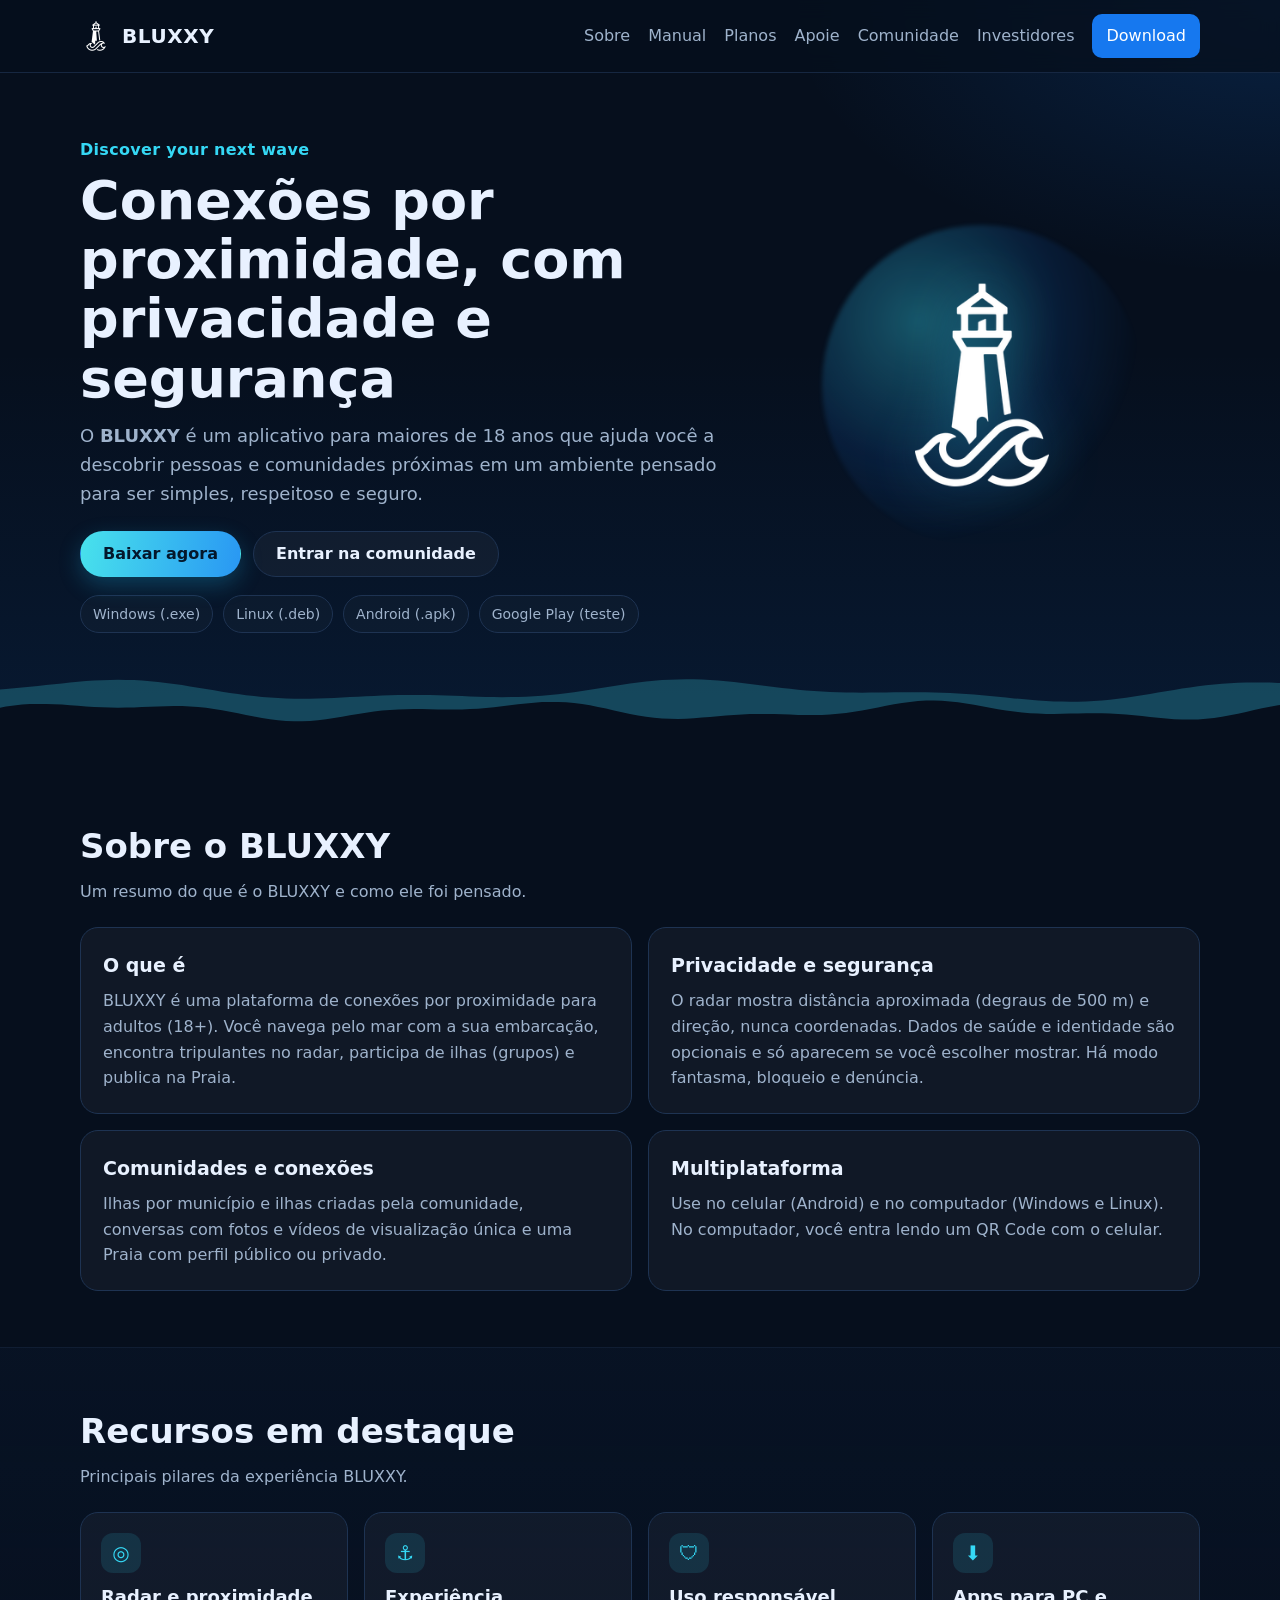
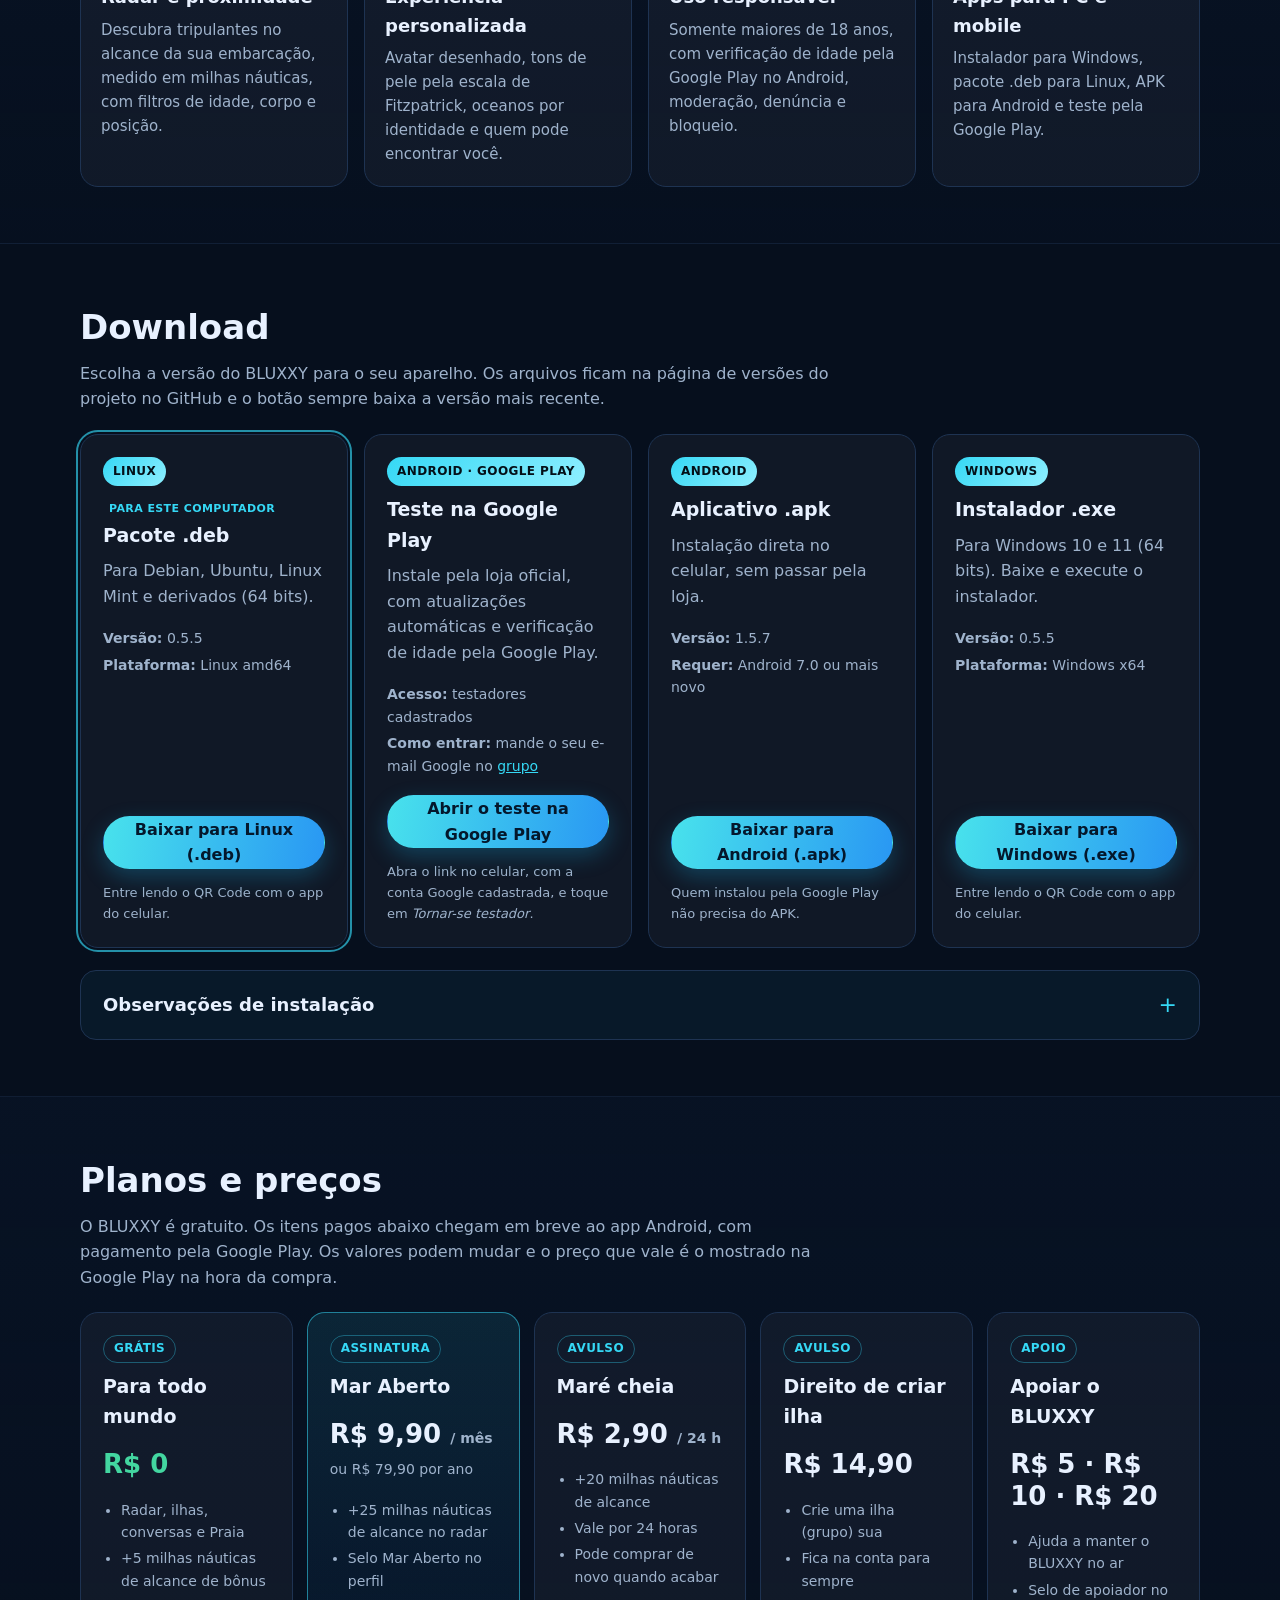
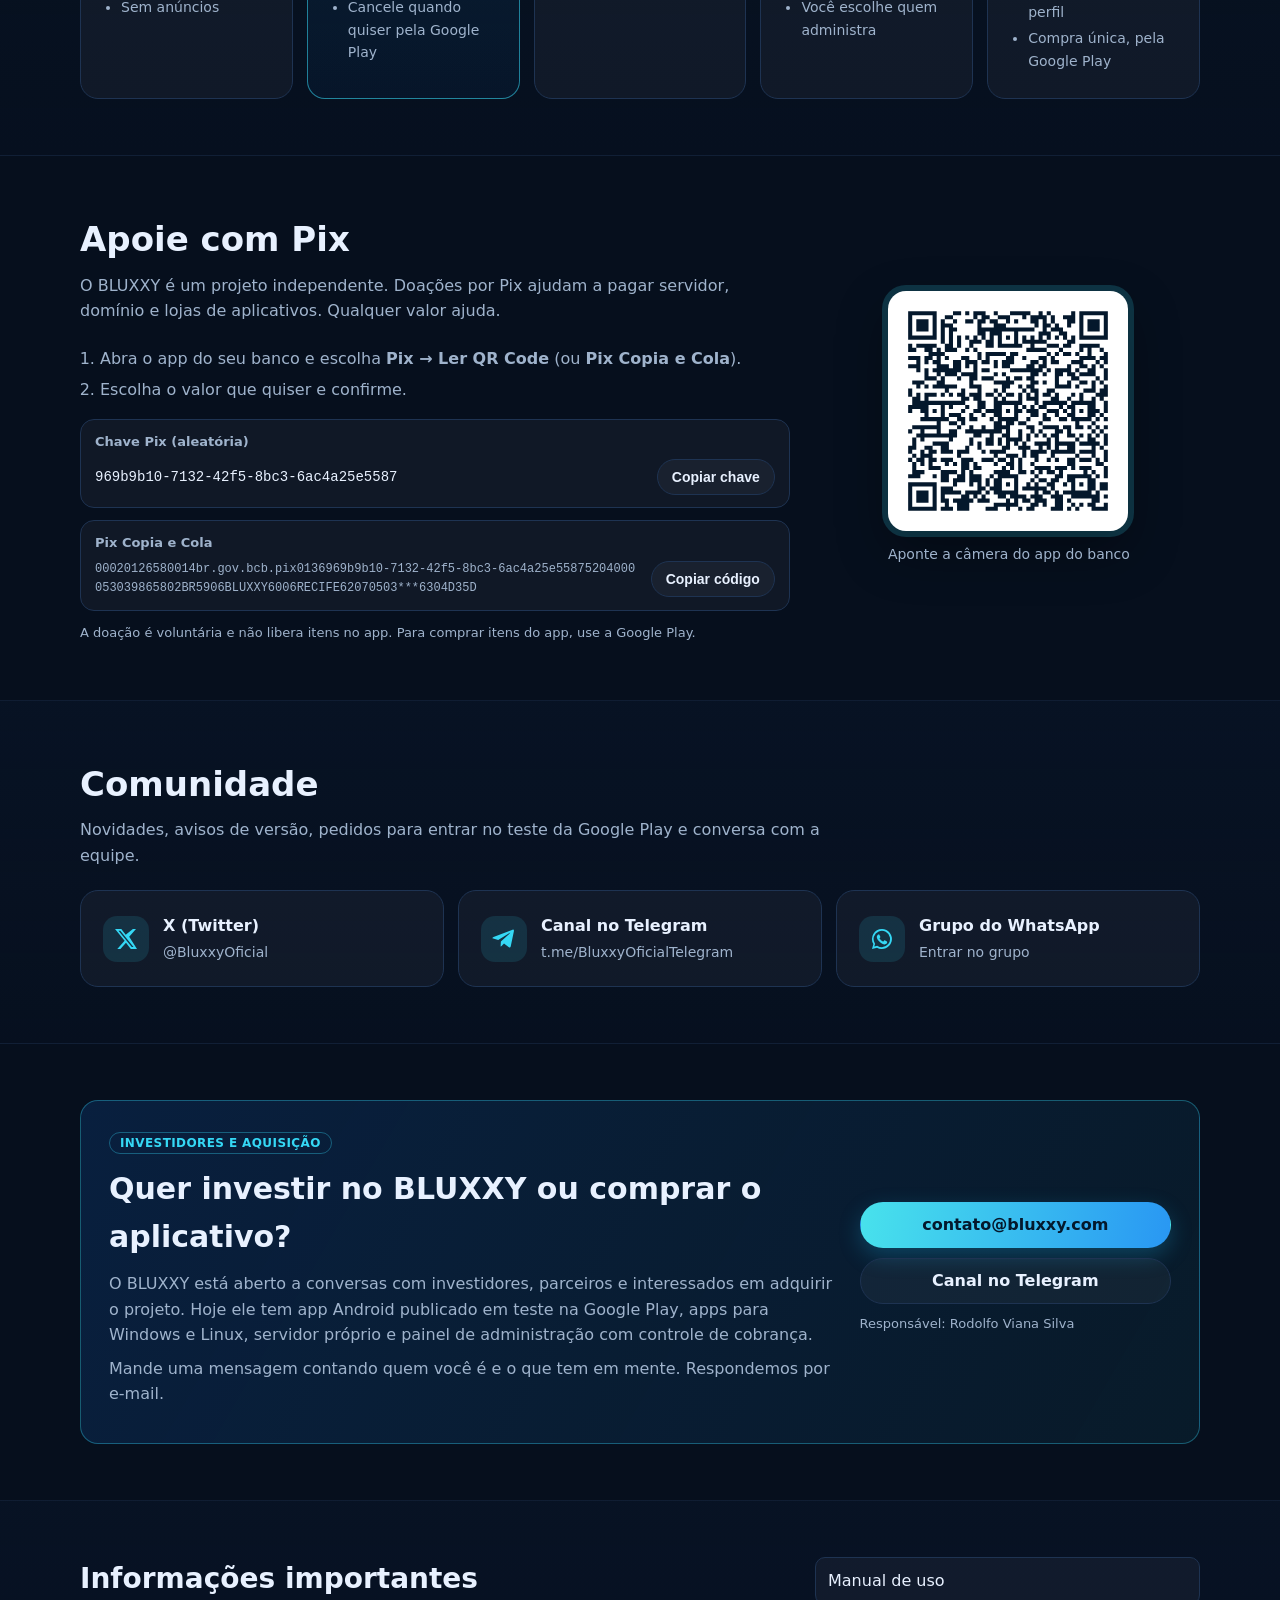
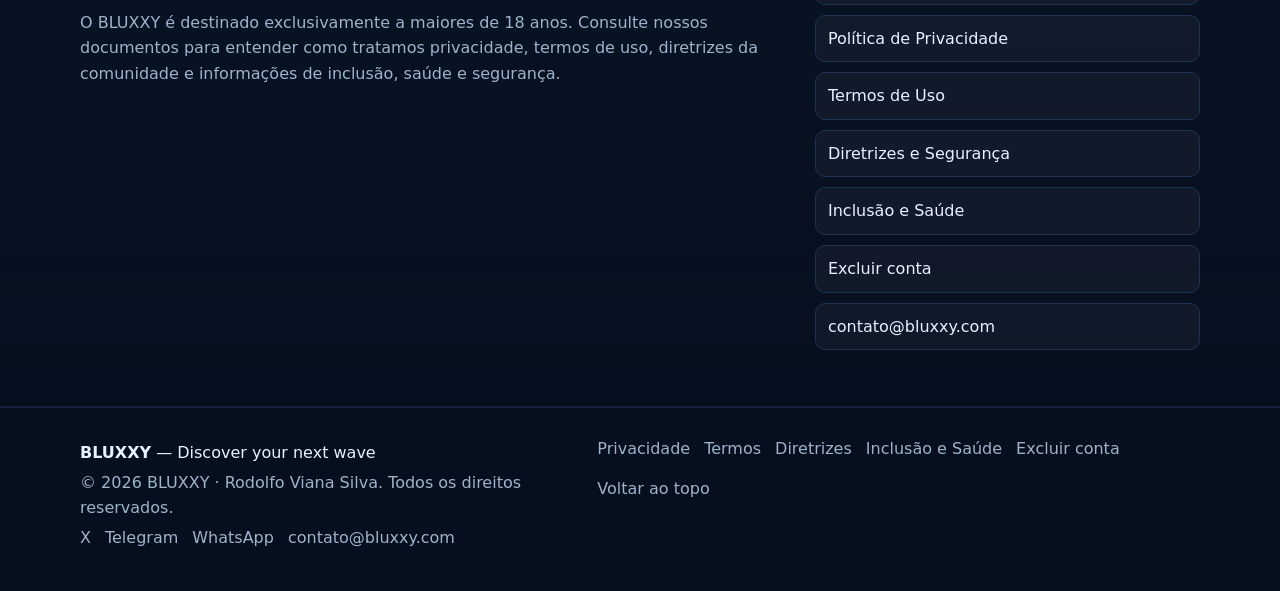
==== commit e2724f6f: "Site: downloads (exe, deb, apk e teste na Google Play), planos e preços, Pix, comunidade, investidor" ====
--- a/index.html
+++ b/index.html
@@ -24,6 +24,7 @@
       </a>
       <nav class="nav" aria-label="Principal">
         <a href="#sobre">Sobre</a>
+        <a href="manual.html">Manual</a>
         <a href="#planos">Planos</a>
         <a href="#apoie">Apoie</a>
         <a href="#comunidade">Comunidade</a>
@@ -34,6 +35,7 @@
     </div>
     <nav class="mobile-nav" id="mobileNav" aria-label="Menu móvel">
       <a href="#sobre">Sobre</a>
+      <a href="manual.html">Manual de uso</a>
       <a href="#download">Download</a>
       <a href="#planos">Planos e preços</a>
       <a href="#apoie">Apoie com Pix</a>
@@ -160,7 +162,7 @@
               <p>Instalação direta no celular, sem passar pela loja.</p>
             </div>
             <ul class="dl-meta">
-              <li><strong>Versão:</strong> 1.5.5</li>
+              <li><strong>Versão:</strong> 1.5.7</li>
               <li><strong>Requer:</strong> Android 7.0 ou mais novo</li>
             </ul>
             <a class="btn btn-primary btn-block" href="https://github.com/vianasilva980-oss/bluxxy.com/releases/latest/download/bluxxy.apk">Baixar para Android (.apk)</a>
@@ -174,7 +176,7 @@
               <p>Para Windows 10 e 11 (64 bits). Baixe e execute o instalador.</p>
             </div>
             <ul class="dl-meta">
-              <li><strong>Versão:</strong> 0.5.4</li>
+              <li><strong>Versão:</strong> 0.5.5</li>
               <li><strong>Plataforma:</strong> Windows x64</li>
             </ul>
             <a class="btn btn-primary btn-block" href="https://github.com/vianasilva980-oss/bluxxy.com/releases/latest/download/BLUXXY-Setup.exe">Baixar para Windows (.exe)</a>
@@ -188,7 +190,7 @@
               <p>Para Debian, Ubuntu, Linux Mint e derivados (64 bits).</p>
             </div>
             <ul class="dl-meta">
-              <li><strong>Versão:</strong> 0.5.4</li>
+              <li><strong>Versão:</strong> 0.5.5</li>
               <li><strong>Plataforma:</strong> Linux amd64</li>
             </ul>
             <a class="btn btn-primary btn-block" href="https://github.com/vianasilva980-oss/bluxxy.com/releases/latest/download/bluxxy.deb">Baixar para Linux (.deb)</a>
@@ -350,6 +352,7 @@
           <p>O BLUXXY é destinado exclusivamente a maiores de 18 anos. Consulte nossos documentos para entender como tratamos privacidade, termos de uso, diretrizes da comunidade e informações de inclusão, saúde e segurança.</p>
         </div>
         <div class="info-links">
+          <a href="manual.html">Manual de uso</a>
           <a href="privacidade.html">Política de Privacidade</a>
           <a href="termos.html">Termos de Uso</a>
           <a href="diretrizes.html">Diretrizes e Segurança</a>
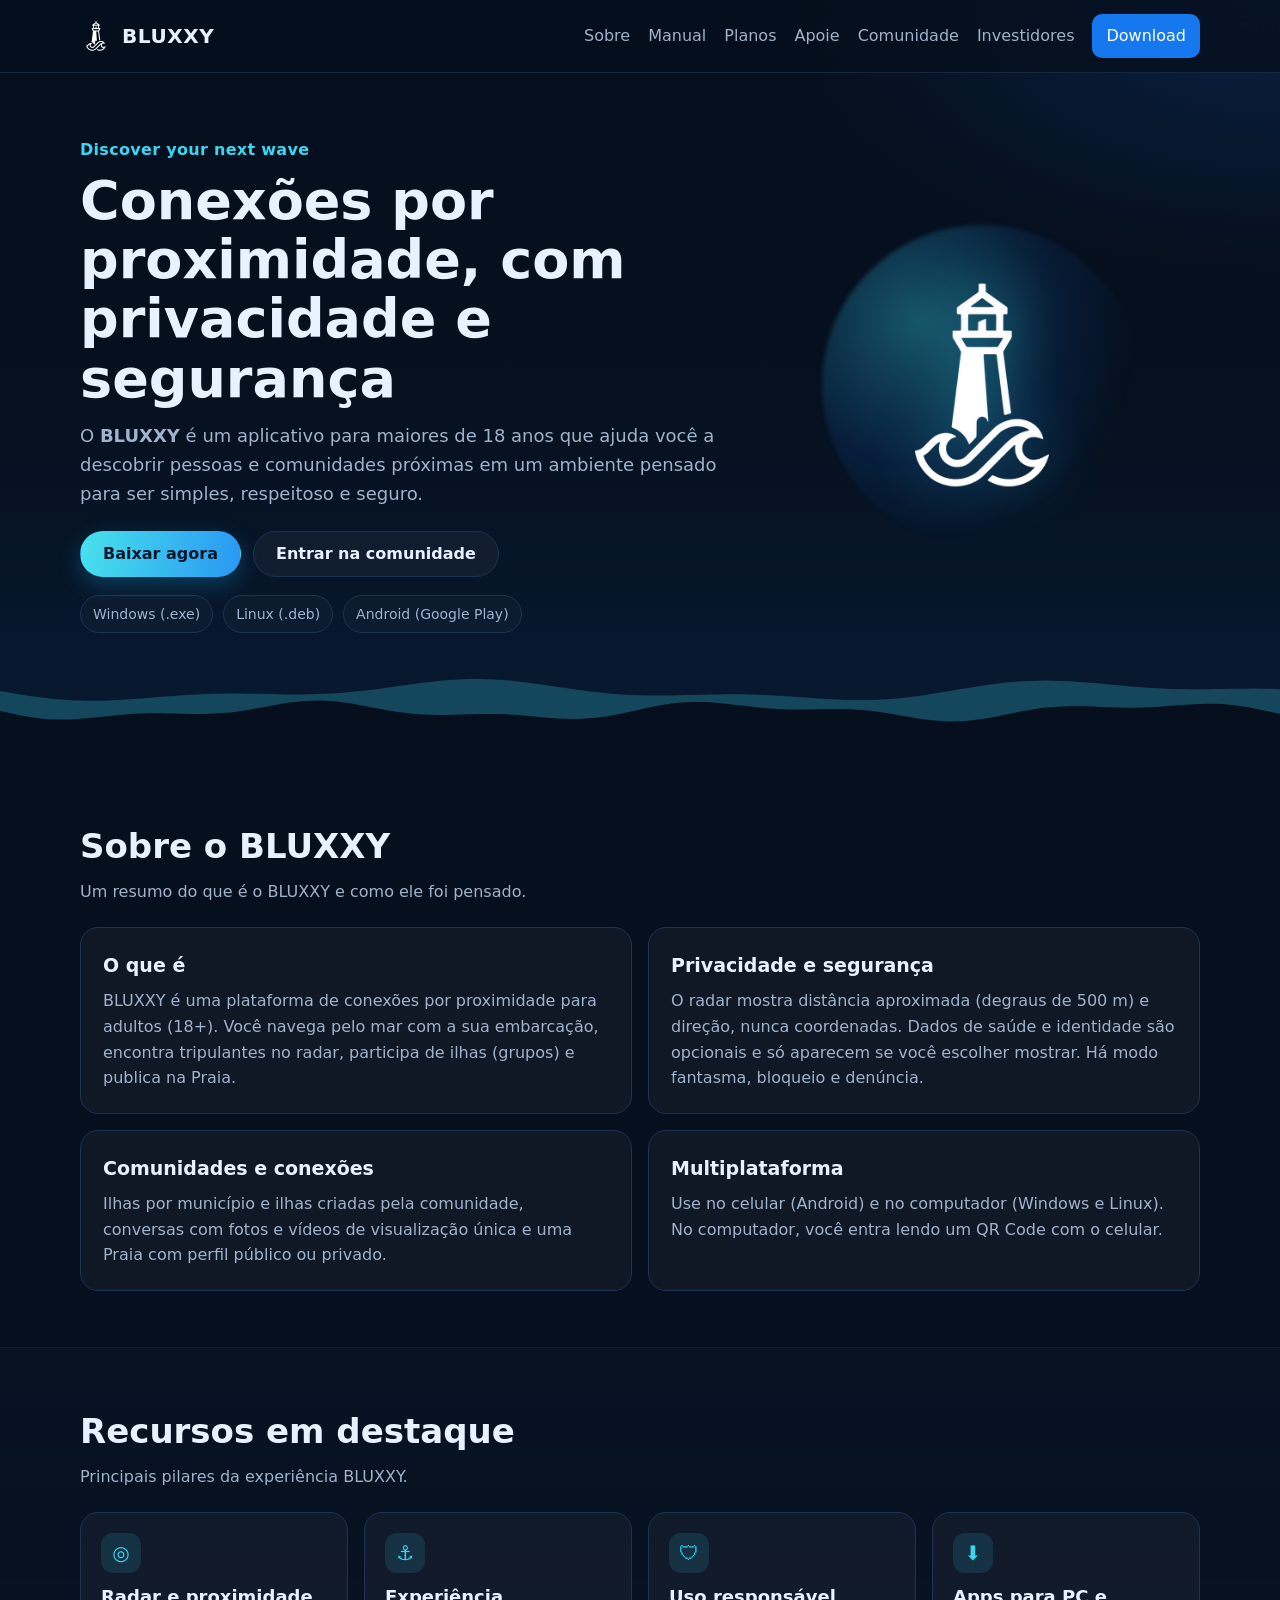
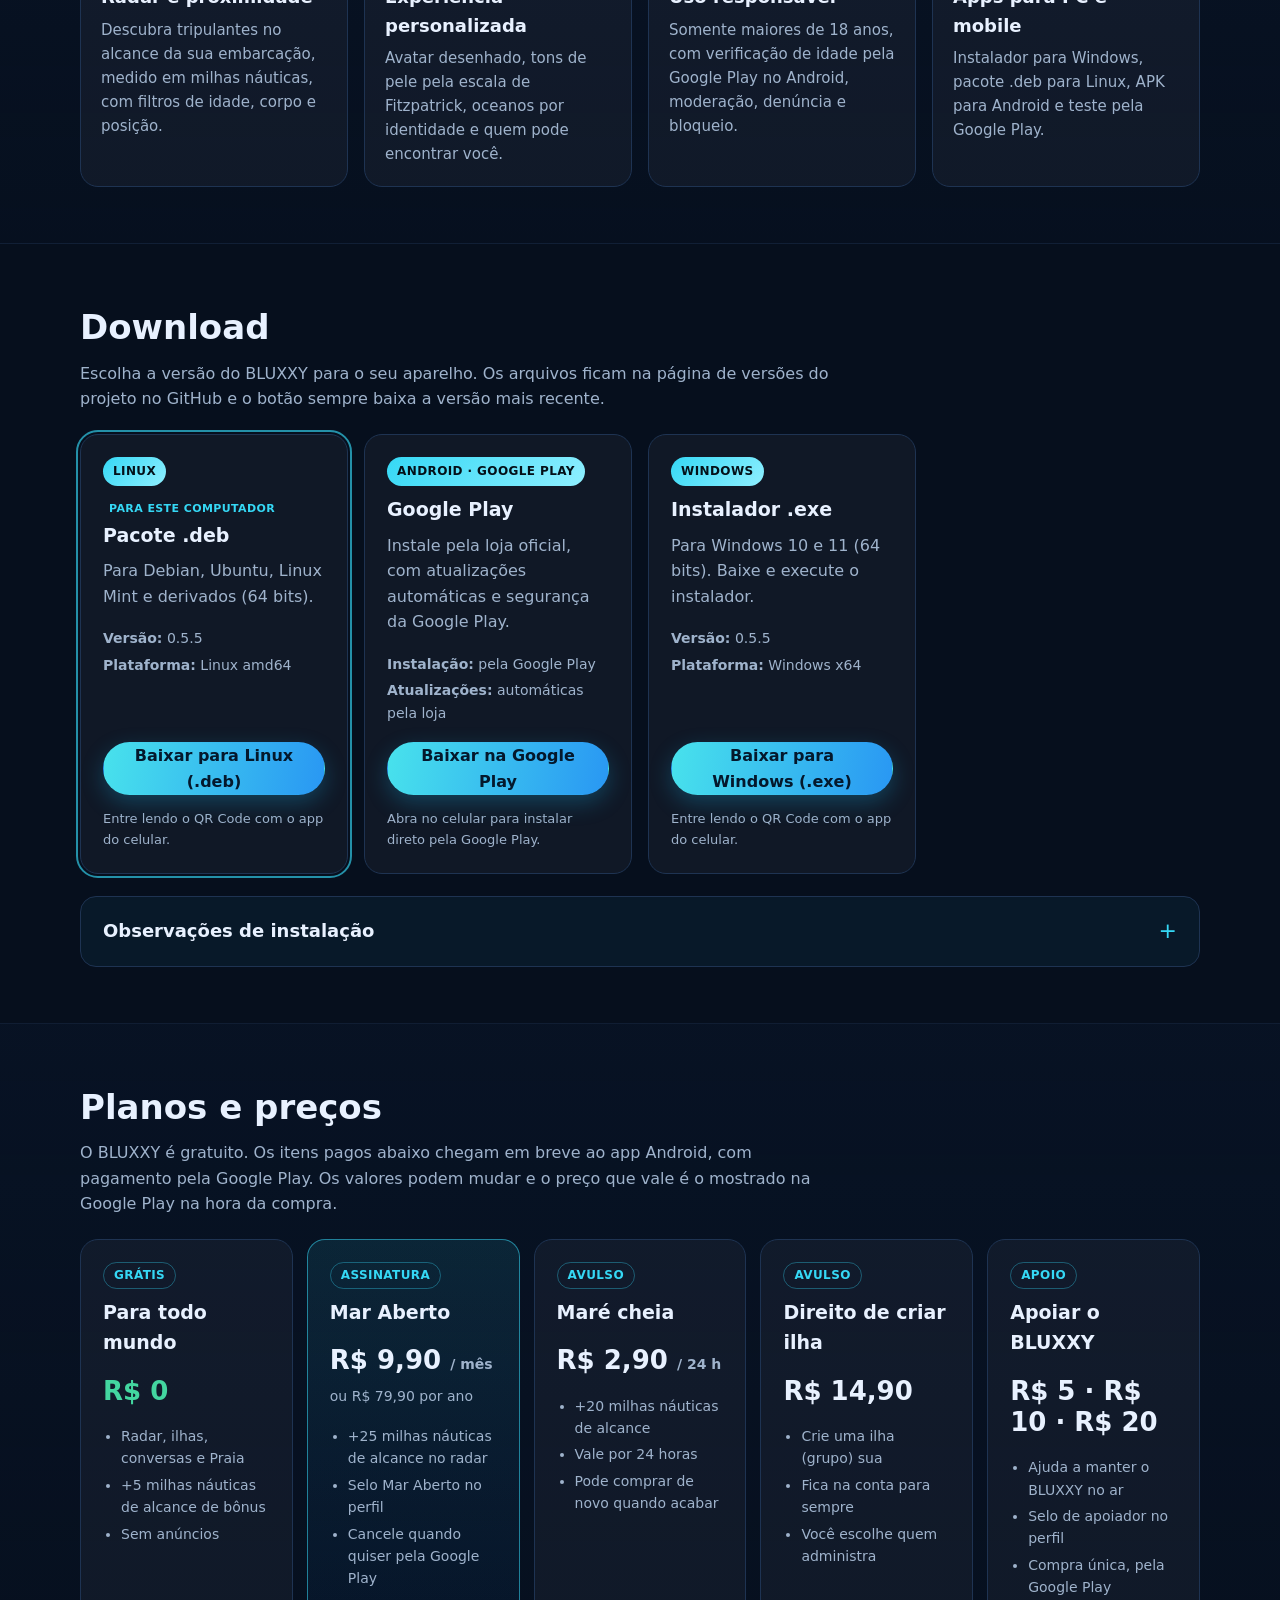
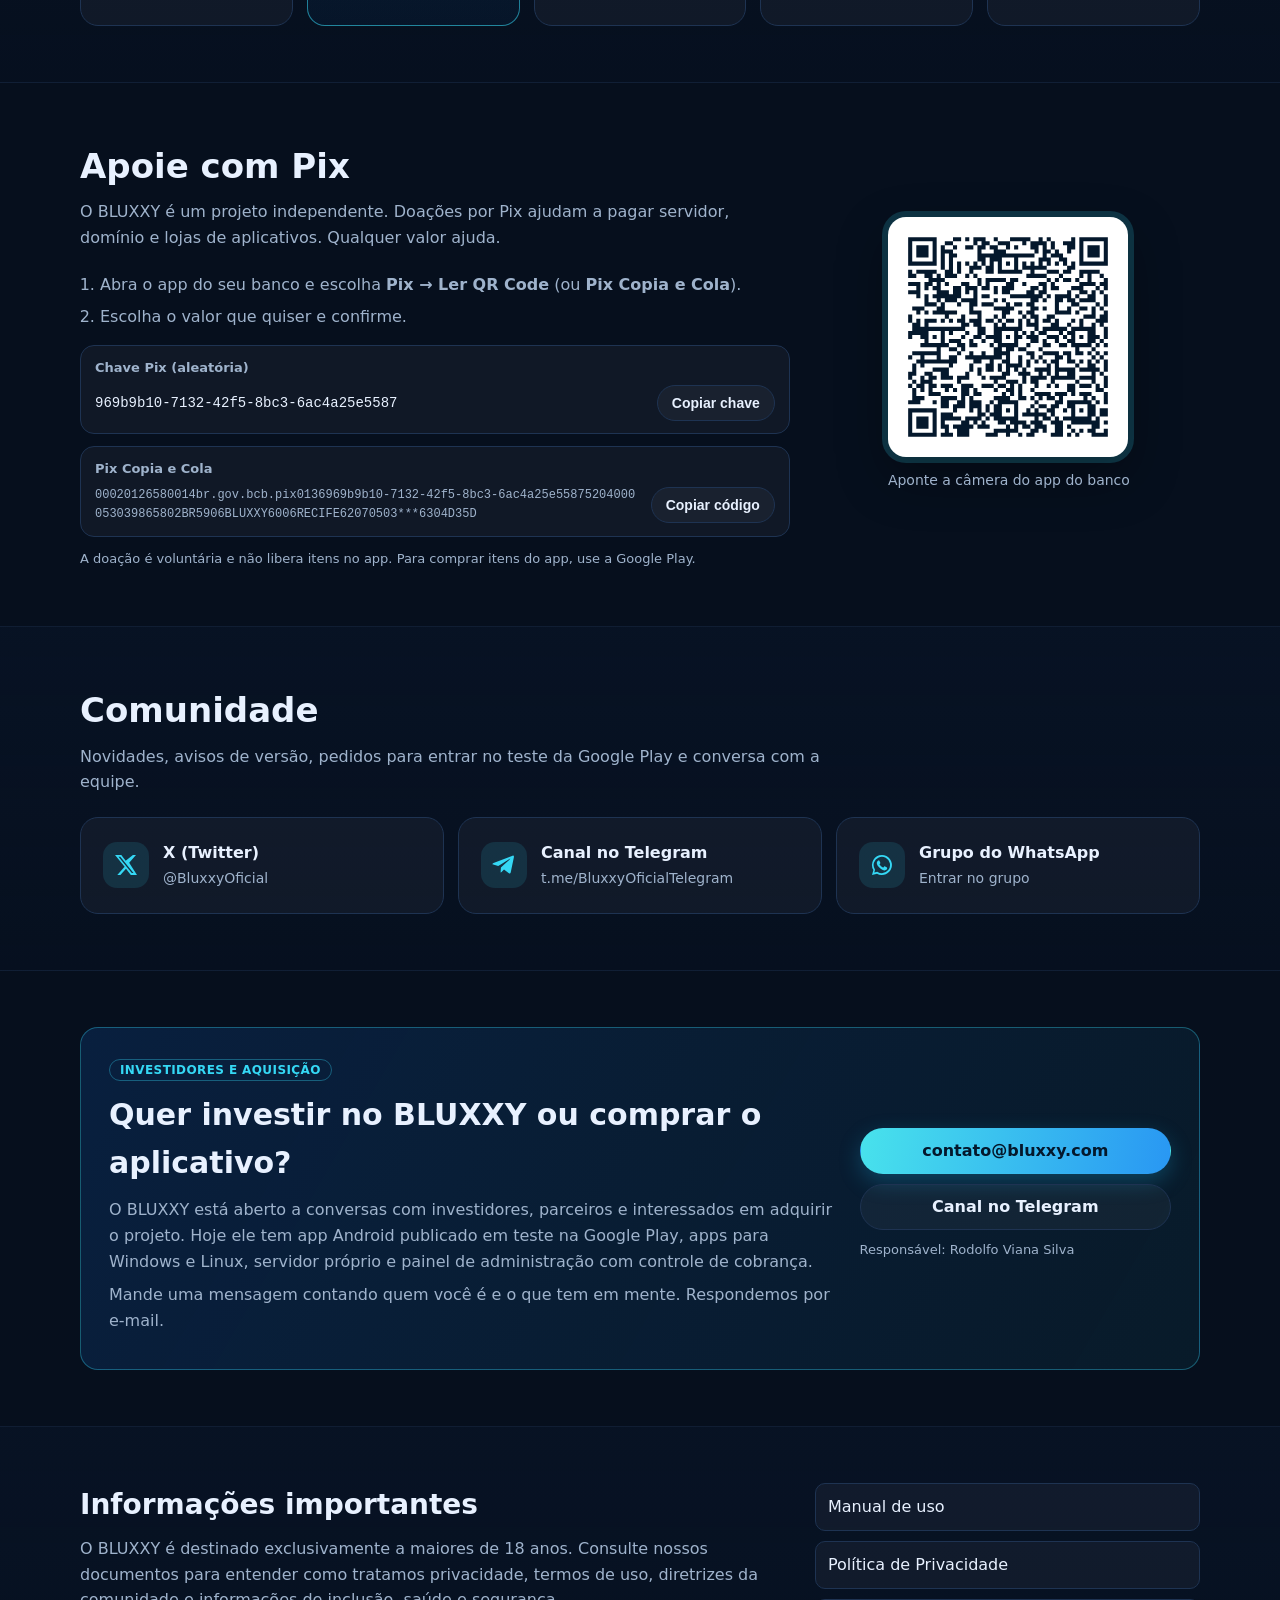
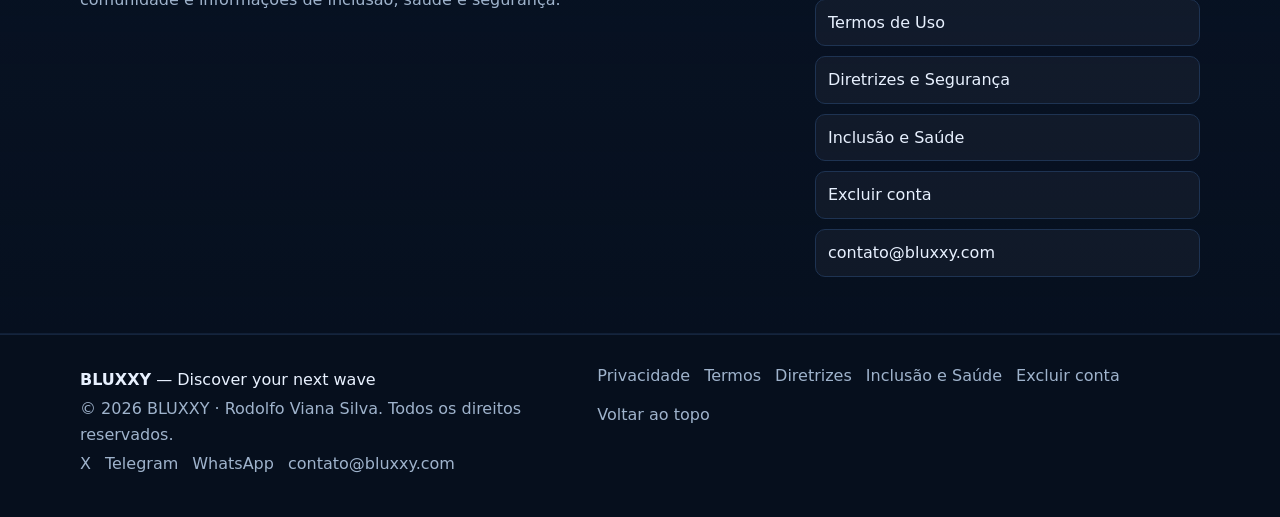
==== commit cabbe40c: "Site: downloads (exe, deb, apk e teste na Google Play), planos e preços, Pix, comunidade, investidor" ====
--- a/index.html
+++ b/index.html
@@ -4,7 +4,7 @@
   <meta charset="utf-8" />
   <meta name="viewport" content="width=device-width, initial-scale=1" />
   <title>BLUXXY — Discover your next wave</title>
-  <meta name="description" content="BLUXXY é um app de conexões por proximidade para maiores de 18 anos. Baixe para Windows (.exe), Linux (.deb) e Android (.apk ou teste na Google Play)." />
+  <meta name="description" content="BLUXXY é um app de conexões por proximidade para maiores de 18 anos. Baixe para Windows (.exe), Linux (.deb) e Android pela Google Play." />
   <meta name="theme-color" content="#060f1d" />
   <meta property="og:title" content="BLUXXY — Discover your next wave" />
   <meta property="og:description" content="Conexões por proximidade com foco em privacidade e segurança. Baixe para Windows, Linux e Android." />
@@ -62,8 +62,7 @@
           <ul class="hero-badges" aria-label="Disponibilidade">
             <li>Windows (.exe)</li>
             <li>Linux (.deb)</li>
-            <li>Android (.apk)</li>
-            <li>Google Play (teste)</li>
+            <li>Android (Google Play)</li>
           </ul>
         </div>
         <div class="hero-visual" aria-hidden="true">
@@ -144,29 +143,15 @@
           <article class="card download-card" data-plat="play">
             <div class="dl-top">
               <span class="dl-badge">Android · Google Play</span><span class="dl-tag-aqui">Para o seu celular</span>
-              <h3>Teste na Google Play</h3>
-              <p>Instale pela loja oficial, com atualizações automáticas e verificação de idade pela Google Play.</p>
+              <h3>Google Play</h3>
+              <p>Instale pela loja oficial, com atualizações automáticas e segurança da Google Play.</p>
             </div>
             <ul class="dl-meta">
-              <li><strong>Acesso:</strong> testadores cadastrados</li>
-              <li><strong>Como entrar:</strong> mande o seu e-mail Google no <a href="#comunidade">grupo</a></li>
-            </ul>
-            <a class="btn btn-primary btn-block" href="https://play.google.com/apps/internaltest/4701215348006334558" target="_blank" rel="noopener">Abrir o teste na Google Play</a>
-            <p class="dl-note">Abra o link no celular, com a conta Google cadastrada, e toque em <em>Tornar-se testador</em>.</p>
-          </article>
-
-          <article class="card download-card" data-plat="apk">
-            <div class="dl-top">
-              <span class="dl-badge">Android</span><span class="dl-tag-aqui">Para o seu celular</span>
-              <h3>Aplicativo .apk</h3>
-              <p>Instalação direta no celular, sem passar pela loja.</p>
-            </div>
-            <ul class="dl-meta">
-              <li><strong>Versão:</strong> 1.5.7</li>
-              <li><strong>Requer:</strong> Android 7.0 ou mais novo</li>
-            </ul>
-            <a class="btn btn-primary btn-block" href="https://github.com/vianasilva980-oss/bluxxy.com/releases/latest/download/bluxxy.apk">Baixar para Android (.apk)</a>
-            <p class="dl-note">Quem instalou pela Google Play não precisa do APK.</p>
+              <li><strong>Instalação:</strong> pela Google Play</li>
+              <li><strong>Atualizações:</strong> automáticas pela loja</li>
+            </ul>
+            <a class="btn btn-primary btn-block" href="https://play.google.com/store/apps/details?id=com.bluxxy.app" target="_blank" rel="noopener">Baixar na Google Play</a>
+            <p class="dl-note">Abra no celular para instalar direto pela Google Play.</p>
           </article>
 
           <article class="card download-card" data-plat="windows">
@@ -204,7 +189,6 @@
           <ul>
             <li><strong>Windows:</strong> o instalador ainda não tem assinatura digital. Se o SmartScreen avisar, clique em <em>Mais informações</em> e depois em <em>Executar assim mesmo</em>. Baixe sempre por este site.</li>
             <li><strong>Linux:</strong> instale pela central de programas ou com <code>sudo apt install ./bluxxy.deb</code>.</li>
-            <li><strong>Android (.apk):</strong> o celular pede para permitir a instalação pelo navegador. Para trocar o APK pela versão da Google Play, desinstale o APK antes.</li>
             <li>A conferência dos arquivos (SHA-256) fica no arquivo <a href="https://github.com/vianasilva980-oss/bluxxy.com/releases/latest/download/SHA256SUMS.txt">SHA256SUMS.txt</a>.</li>
           </ul>
         </details>
